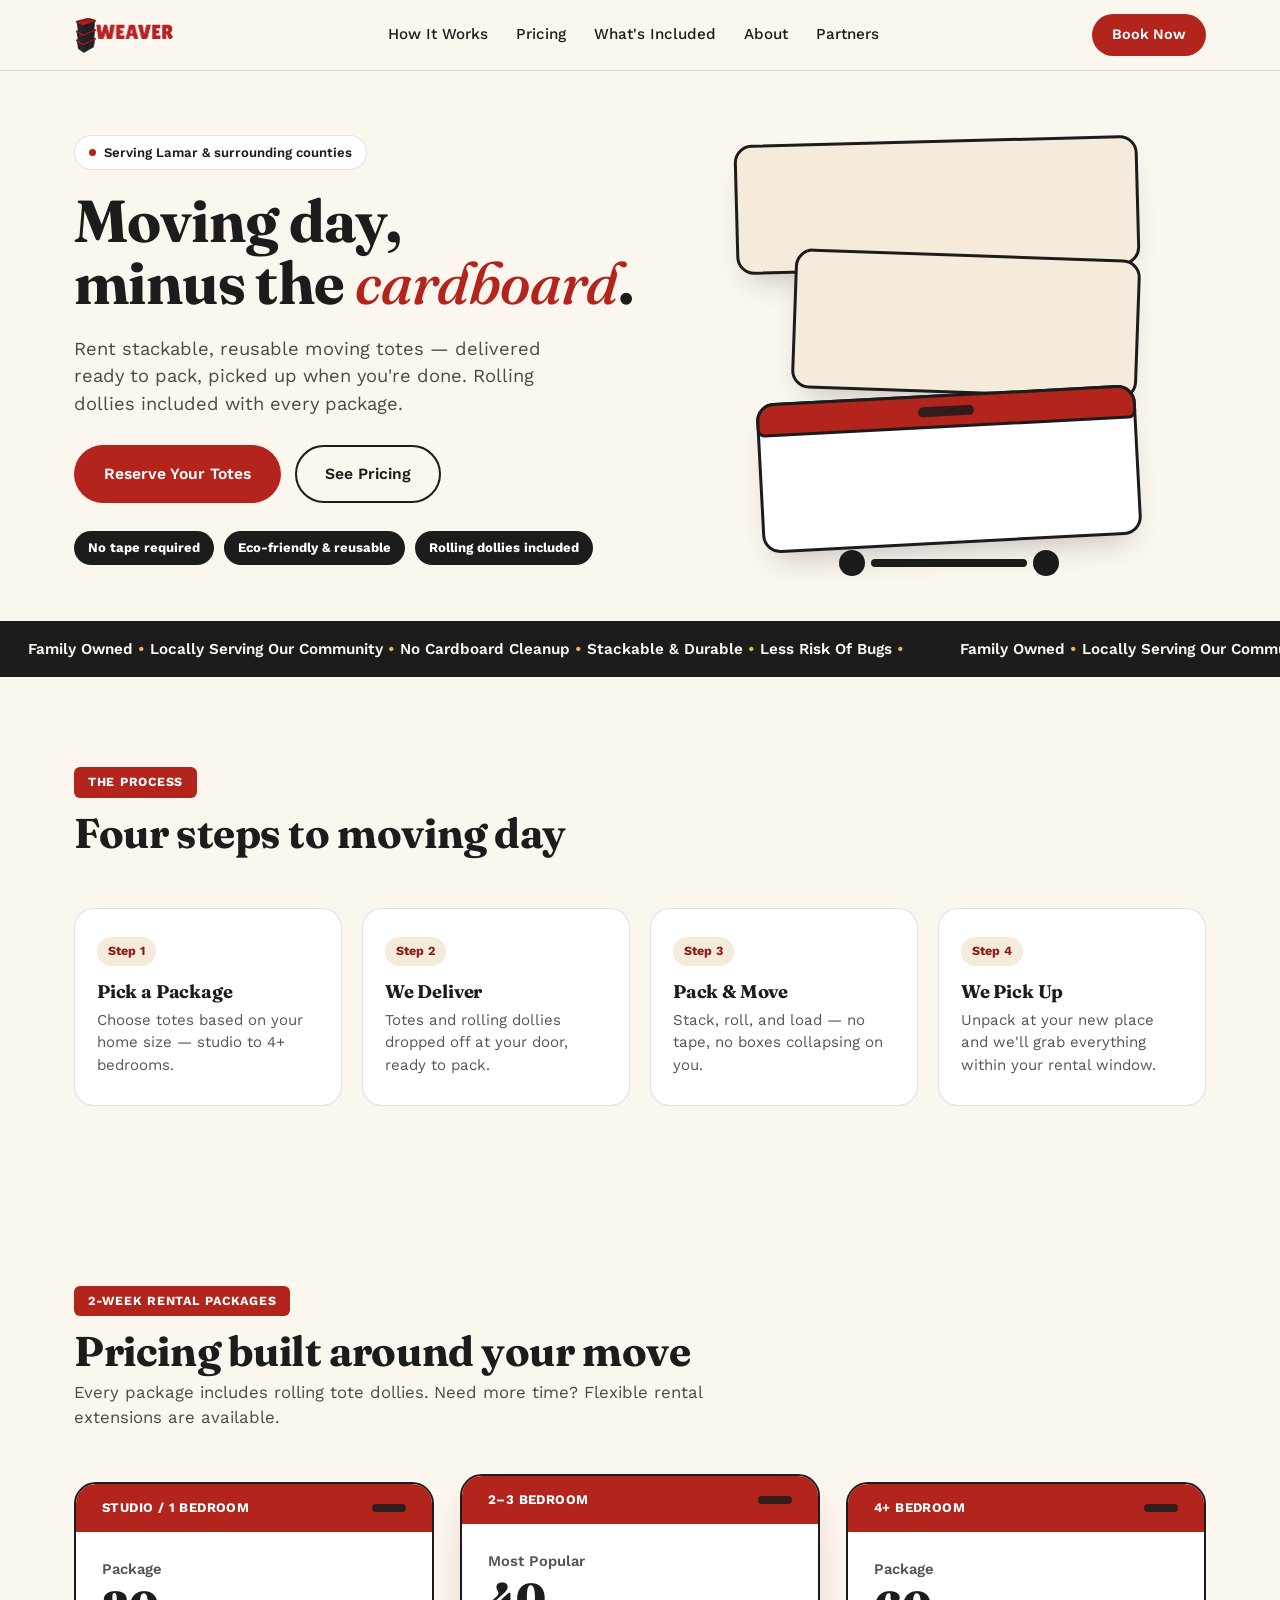
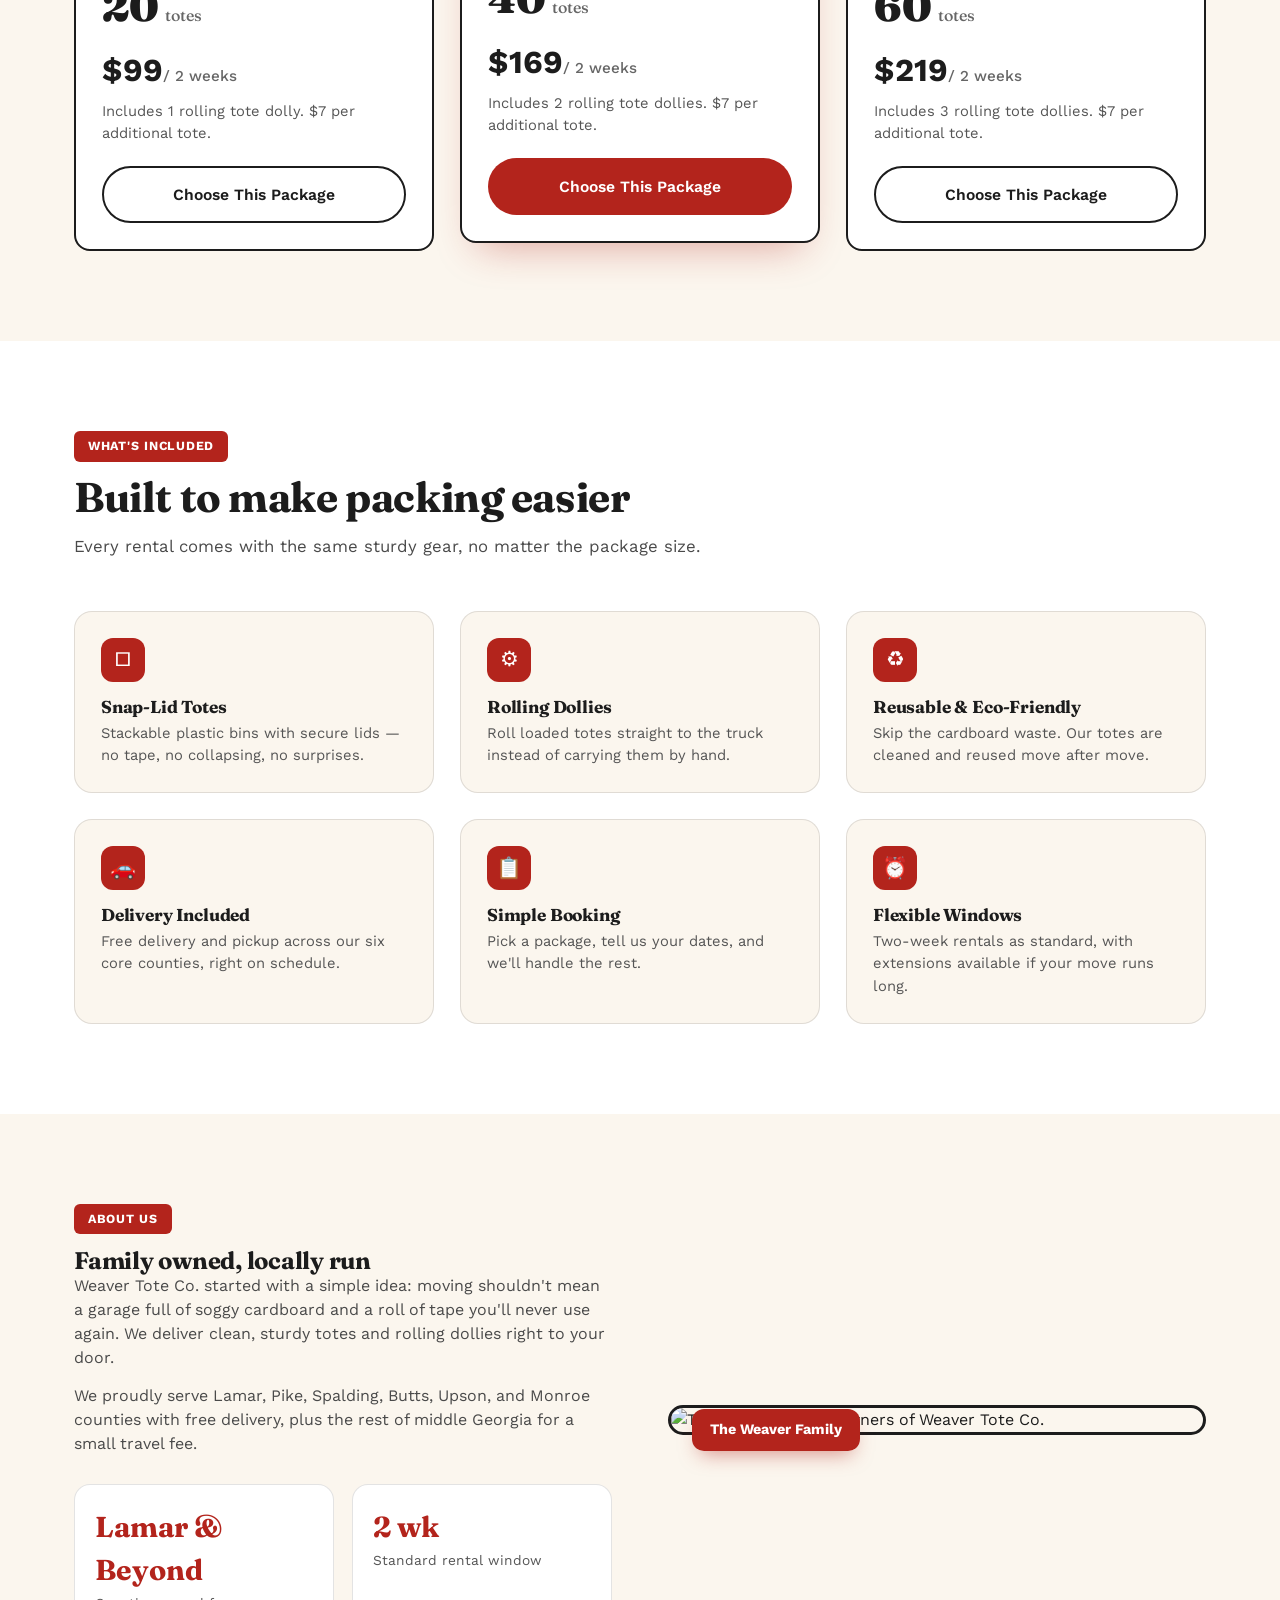
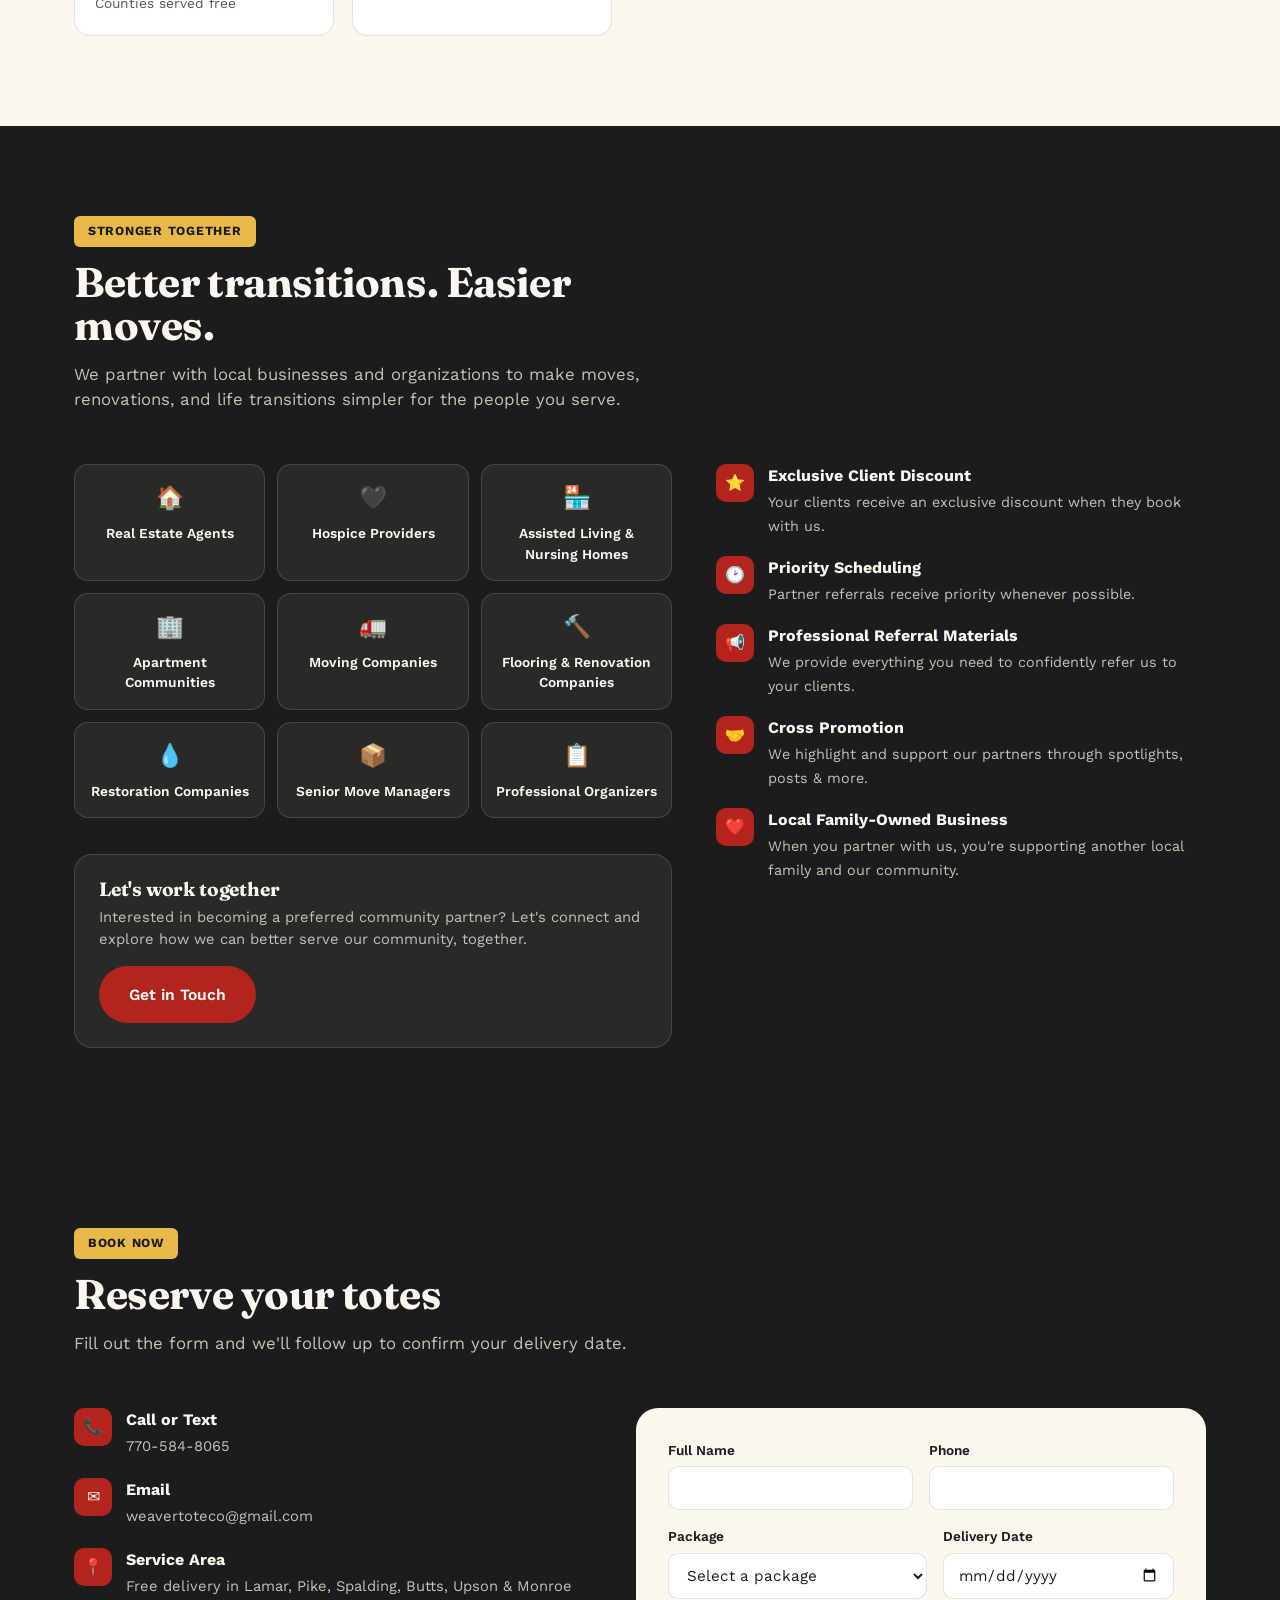
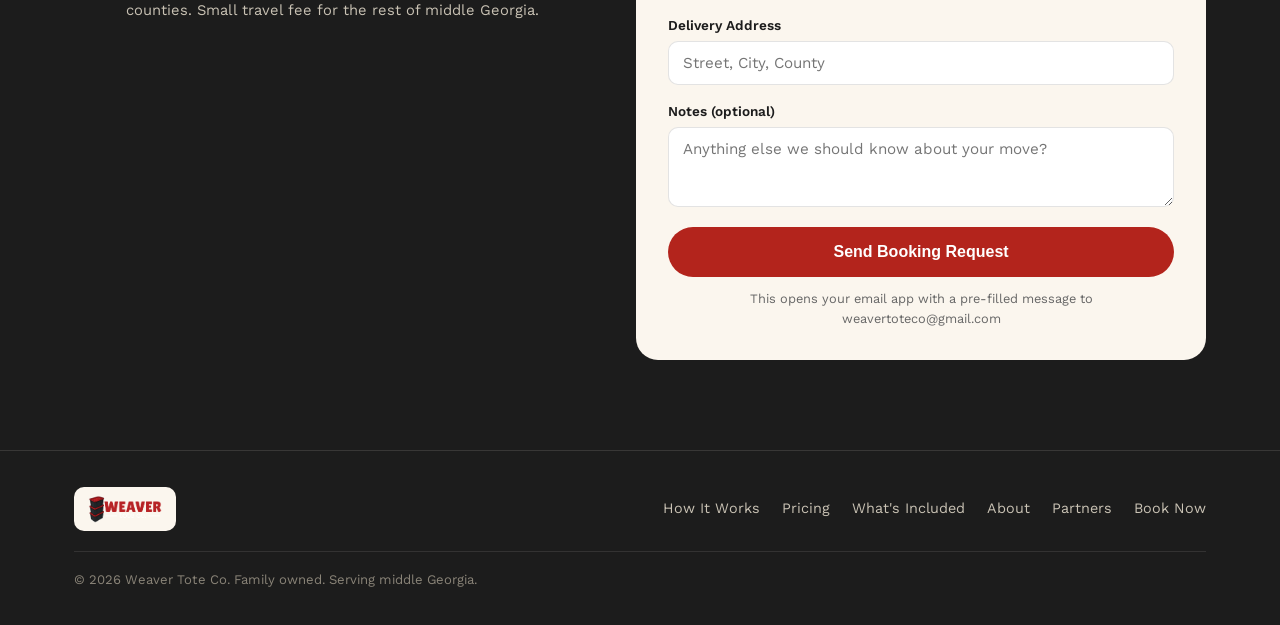
==== index.html @ 9ec3a5f7 "Add files via upload" ====
<!DOCTYPE html>
<html lang="en">
<head>
<meta charset="UTF-8">
<meta name="viewport" content="width=device-width, initial-scale=1.0">
<meta name="color-scheme" content="light only">
<title>Weaver Tote Co. | Moving Tote & Dolly Rentals in Middle Georgia</title>
<meta name="description" content="Rent stackable moving totes and rolling dollies, delivered to your door in middle Georgia. Free delivery to Lamar, Pike, Spalding, Butts, Upson & Monroe counties.">
<link rel="preconnect" href="https://fonts.googleapis.com">
<link rel="preconnect" href="https://fonts.gstatic.com" crossorigin>
<link href="https://fonts.googleapis.com/css2?family=Fraunces:ital,opsz,wght@0,9..144,400;0,9..144,600;0,9..144,700;0,9..144,900;1,9..144,500&family=Work+Sans:wght@400;500;600;700&display=swap" rel="stylesheet">
<style>
  :root{
    color-scheme: light;
    --red:#B3241C;
    --red-dark:#8C1B15;
    --ink:#1C1C1C;
    --cream:#FBF6EE;
    --cream-deep:#F4EBDA;
    --white:#FFFFFF;
    --gold:#E8B84B;
    --line: rgba(28,28,28,0.12);
    --max: 1180px;
  }
  *{box-sizing:border-box; margin:0; padding:0;}
  html{scroll-behavior:smooth; background:#FBF6EE;}
  body{
    font-family:'Work Sans', sans-serif;
    color:var(--ink);
    background:var(--cream);
    line-height:1.5;
    -webkit-font-smoothing:antialiased;
  }
  h1,h2,h3,h4{ font-family:'Fraunces', serif; font-weight:700; line-height:1.05; letter-spacing:-0.01em; }
  a{ color:inherit; text-decoration:none; }
  img{ max-width:100%; display:block; }
  .section-inner{ max-width:var(--max); margin:0 auto; padding:0 24px; }
  @media (prefers-reduced-motion: reduce){ *{ animation:none !important; transition:none !important; } }

  /* ---------- NAV ---------- */
  header{
    position:sticky; top:0; z-index:50;
    background:rgba(251,246,238,0.92);
    backdrop-filter:blur(8px);
    border-bottom:1px solid var(--line);
  }
  .nav-inner{
    max-width:var(--max); margin:0 auto; padding:14px 24px;
    display:flex; align-items:center; justify-content:space-between;
  }
  .nav-logo{ display:flex; align-items:center; gap:10px; font-family:'Fraunces',serif; font-weight:700; font-size:1.25rem; }
  .nav-logo img{ height:38px; width:auto; }
  .nav-links{ display:flex; gap:28px; font-size:0.95rem; font-weight:500; }
  .nav-links a{ position:relative; padding:4px 0; }
  .nav-links a::after{
    content:''; position:absolute; left:0; bottom:-2px; width:0; height:2px; background:var(--red);
    transition:width 0.2s ease;
  }
  .nav-links a:hover::after{ width:100%; }
  .nav-cta{
    background:var(--red); color:var(--white); padding:10px 20px; border-radius:999px;
    font-weight:600; font-size:0.9rem; white-space:nowrap;
  }
  .nav-cta:hover{ background:var(--red-dark); }
  .nav-toggle{ display:none; background:none; border:none; font-size:1.6rem; cursor:pointer; }

  @media (max-width:820px){
    .nav-links{
      position:fixed; top:66px; left:0; right:0; background:var(--white);
      flex-direction:column; gap:0; border-bottom:1px solid var(--line);
      max-height:0; overflow:hidden; transition:max-height 0.25s ease;
    }
    .nav-links.open{ max-height:340px; }
    .nav-links a{ padding:16px 24px; border-top:1px solid var(--line); }
    .nav-toggle{ display:block; }
  }

  /* ---------- HERO ---------- */
  .hero{ padding:64px 0 0; overflow:hidden; }
  .hero-grid{
    display:grid; grid-template-columns:1.05fr 0.95fr; gap:48px; align-items:center;
  }
  .badge-strip{
    display:inline-flex; align-items:center; gap:8px; background:var(--white);
    border:1px solid var(--line); padding:7px 14px; border-radius:999px;
    font-size:0.82rem; font-weight:600; margin-bottom:20px;
  }
  .badge-dot{ width:7px; height:7px; border-radius:50%; background:var(--red); }
  .hero h1{ font-size:clamp(2.4rem, 5vw, 3.7rem); margin-bottom:20px; }
  .hero h1 em{ font-style:italic; color:var(--red); font-weight:500; }
  .hero p.lead{ font-size:1.15rem; max-width:480px; color:#4a4a4a; margin-bottom:28px; }
  .hero-actions{ display:flex; gap:14px; flex-wrap:wrap; margin-bottom:28px; }
  .btn{
    display:inline-flex; align-items:center; justify-content:center; padding:15px 28px;
    border-radius:999px; font-weight:600; font-size:0.98rem; cursor:pointer; border:2px solid transparent;
    transition:transform 0.15s ease, background 0.15s ease;
  }
  .btn:hover{ transform:translateY(-2px); }
  .btn-primary{ background:var(--red); color:var(--white); }
  .btn-primary:hover{ background:var(--red-dark); }
  .btn-ghost{ background:transparent; border-color:var(--ink); color:var(--ink); }
  .btn-ghost:hover{ background:var(--ink); color:var(--white); }
  .hero-tags{ display:flex; gap:10px; flex-wrap:wrap; }
  .hero-tag{
    font-size:0.82rem; font-weight:700; color:var(--white); background:var(--ink);
    padding:7px 14px; border-radius:999px;
  }

  /* Signature: illustrated tote stack */
  .hero-art{ position:relative; display:flex; align-items:center; justify-content:center; }
  .tote-stack{ position:relative; width:100%; max-width:380px; }
  .tote{
    background:var(--white); border:3px solid var(--ink); border-radius:18px;
    position:relative; box-shadow:0 18px 30px -14px rgba(28,28,28,0.25);
  }
  .tote-lid{
    background:var(--red); border:3px solid var(--ink); border-radius:18px 18px 8px 8px;
    height:34px; margin:-3px -3px 0; position:relative;
  }
  .tote-lid::after{
    content:''; position:absolute; left:50%; top:50%; transform:translate(-50%,-50%);
    width:56px; height:10px; background:var(--ink); border-radius:6px; opacity:0.85;
  }
  .tote.t1{ height:150px; transform:rotate(-3deg); z-index:3; }
  .tote.t2{ height:140px; margin-top:-16px; margin-left:34px; transform:rotate(2deg); z-index:2; background:var(--cream-deep);}
  .tote.t3{ height:130px; margin-top:-16px; margin-left:-24px; transform:rotate(-1.5deg); z-index:1; background:var(--cream-deep);}
  .dolly{
    position:absolute; bottom:-26px; left:50%; transform:translateX(-50%); width:220px; height:14px;
    display:flex; justify-content:space-between; align-items:center;
  }
  .dolly-wheel{ width:26px; height:26px; border-radius:50%; background:var(--ink); }
  .dolly-bar{ flex:1; height:8px; background:var(--ink); margin:0 6px; border-radius:4px; }

  .marquee{ border-top:1px solid var(--line); border-bottom:1px solid var(--line); background:var(--ink); overflow:hidden; margin-top:56px; }
  .marquee-track{ display:flex; white-space:nowrap; animation:scroll 26s linear infinite; }
  .marquee-track span{ color:var(--cream); font-weight:600; font-size:0.95rem; padding:16px 28px; }
  .marquee-track span span{ color:var(--gold); padding:0; }
  @keyframes scroll{ from{ transform:translateX(0);} to{ transform:translateX(-50%);} }

  /* ---------- SECTION HEAD ---------- */
  section{ padding:90px 0; }
  .section-head{ max-width:640px; margin-bottom:52px; }
  .eyebrow{
    display:inline-block; font-size:0.78rem; font-weight:700; letter-spacing:0.06em; text-transform:uppercase;
    color:var(--white); background:var(--red); padding:6px 14px; border-radius:6px; margin-bottom:14px;
  }
  .section-head h2{ font-size:clamp(1.9rem, 3.4vw, 2.6rem); margin-bottom:14px; }
  .section-head p{ color:#4a4a4a; font-size:1.05rem; }

  /* ---------- PROCESS ---------- */
  .steps{ display:grid; grid-template-columns:repeat(4,1fr); gap:20px; position:relative; }
  .step{
    background:var(--white); border:1px solid var(--line); border-radius:20px; padding:28px 22px;
    position:relative;
  }
  .step-tag{
    display:inline-block; background:var(--cream-deep); color:var(--red-dark); font-weight:700;
    font-size:0.78rem; padding:5px 11px; border-radius:999px; margin-bottom:16px;
  }
  .step h3{ font-size:1.15rem; margin-bottom:8px; }
  .step p{ color:#555; font-size:0.94rem; }
  @media (max-width:900px){ .steps{ grid-template-columns:1fr 1fr; } }
  @media (max-width:560px){ .steps{ grid-template-columns:1fr; } }

  /* ---------- PRICING (signature cards styled as totes) ---------- */
  .pricing-note{ margin-top:-8px; }
  .pricing-grid{ display:grid; grid-template-columns:repeat(3,1fr); gap:26px; }
  .price-card{
    background:var(--white); border:2px solid var(--ink); border-radius:22px 22px 16px 16px;
    overflow:hidden; position:relative; display:flex; flex-direction:column;
  }
  .price-card.featured{ box-shadow:0 20px 40px -18px rgba(179,36,28,0.4); transform:translateY(-8px); }
  .price-lid{ background:var(--red); padding:14px 26px; display:flex; align-items:center; justify-content:space-between; }
  .price-lid span{ color:var(--white); font-weight:700; font-size:0.82rem; letter-spacing:0.03em; text-transform:uppercase; }
  .price-lid .clasp{ width:34px; height:8px; background:var(--ink); border-radius:5px; opacity:0.85; }
  .price-body{ padding:26px; flex:1; display:flex; flex-direction:column; }
  .price-card-label{ font-size:0.92rem; color:#555; font-weight:600; margin-bottom:6px; }
  .price-tote-count{ font-family:'Fraunces',serif; font-size:2.6rem; font-weight:900; line-height:1; }
  .price-tote-count small{ font-size:1rem; font-weight:500; margin-left:6px; color:#666; }
  .price-amount{ font-size:2rem; font-weight:700; margin:18px 0 6px; }
  .price-amount span{ font-size:0.95rem; font-weight:500; color:#666; }
  .price-includes{ color:#555; font-size:0.92rem; margin-bottom:22px; }
  .price-card .btn{ margin-top:auto; }
  @media (max-width:900px){ .pricing-grid{ grid-template-columns:1fr; } .price-card.featured{ transform:none; } }

  /* ---------- CATALOG / FEATURES ---------- */
  .catalog{ background:var(--white); }
  .feature-grid{ display:grid; grid-template-columns:repeat(3,1fr); gap:26px; }
  .feature{
    padding:26px; border-radius:18px; background:var(--cream);
    border:1px solid var(--line);
  }
  .feature-icon{
    width:44px; height:44px; border-radius:12px; background:var(--red); color:var(--white);
    display:flex; align-items:center; justify-content:center; font-size:1.3rem; margin-bottom:16px;
  }
  .feature h3{ font-size:1.08rem; margin-bottom:6px; }
  .feature p{ color:#555; font-size:0.92rem; }
  @media (max-width:900px){ .feature-grid{ grid-template-columns:1fr 1fr; } }
  @media (max-width:560px){ .feature-grid{ grid-template-columns:1fr; } }

  /* ---------- ABOUT ---------- */
  .about-grid{ display:grid; grid-template-columns:1fr 1fr; gap:56px; align-items:center; }
  .about-stats{ display:grid; grid-template-columns:1fr 1fr; gap:18px; margin-top:28px; }
  .stat{ background:var(--white); border:1px solid var(--line); border-radius:16px; padding:20px; }
  .stat b{ font-family:'Fraunces',serif; font-size:1.8rem; display:block; color:var(--red); }
  .stat span{ font-size:0.86rem; color:#555; }
  .about-copy p{ color:#4a4a4a; margin-bottom:14px; }
  @media (max-width:820px){ .about-grid{ grid-template-columns:1fr; } }
  .family-photo-wrap{ position:relative; }
  .family-photo-wrap img{
    border-radius:22px; border:3px solid var(--ink); box-shadow:0 20px 40px -18px rgba(28,28,28,0.35);
    width:100%; height:auto; object-fit:cover;
  }
  .family-tag{
    position:absolute; bottom:-16px; left:24px; background:var(--red); color:var(--white);
    padding:10px 18px; border-radius:12px; font-weight:700; font-size:0.9rem; box-shadow:0 10px 20px -8px rgba(179,36,28,0.5);
  }

  /* ---------- PARTNERS ---------- */
  .partners{ background:var(--ink); color:var(--cream); }
  .partners .eyebrow{ background:var(--gold); color:var(--ink); }
  .partners .section-head p{ color:#c9c2b4; }
  .partners-layout{ display:grid; grid-template-columns:1.1fr 0.9fr; gap:44px; }
  .partner-grid{ display:grid; grid-template-columns:repeat(3,1fr); gap:12px; margin-bottom:36px; }
  .partner-chip{
    background:rgba(251,246,238,0.06); border:1px solid rgba(251,246,238,0.14); border-radius:14px;
    padding:16px 12px; text-align:center; font-size:0.86rem; font-weight:600;
  }
  .partner-chip .p-icon{ font-size:1.4rem; display:block; margin-bottom:8px; }
  @media (max-width:700px){ .partner-grid{ grid-template-columns:1fr 1fr; } }

  .benefit-list{ display:flex; flex-direction:column; gap:18px; }
  .benefit{ display:flex; gap:14px; align-items:flex-start; }
  .benefit-icon{
    width:38px; height:38px; border-radius:10px; background:var(--red); flex-shrink:0;
    display:flex; align-items:center; justify-content:center; font-size:1rem;
  }
  .benefit b{ display:block; margin-bottom:2px; }
  .benefit span{ color:#c9c2b4; font-size:0.9rem; }
  .partner-cta{
    margin-top:32px; background:rgba(251,246,238,0.06); border:1px solid rgba(251,246,238,0.14);
    border-radius:18px; padding:24px;
  }
  .partner-cta h3{ font-size:1.2rem; margin-bottom:6px; }
  .partner-cta p{ color:#c9c2b4; font-size:0.92rem; margin-bottom:16px; }
  @media (max-width:900px){ .partners-layout{ grid-template-columns:1fr; } }

  /* ---------- BOOKING ---------- */
  .book{ background:var(--ink); color:var(--cream); }
  .book .eyebrow{ background:var(--gold); color:var(--ink); }
  .book .section-head p{ color:#c9c2b4; }
  .book-grid{ display:grid; grid-template-columns:1fr 1.1fr; gap:44px; }
  .book-info{ display:flex; flex-direction:column; gap:20px; }
  .info-row{ display:flex; gap:14px; align-items:flex-start; }
  .info-icon{
    width:38px; height:38px; border-radius:10px; background:var(--red); flex-shrink:0;
    display:flex; align-items:center; justify-content:center; font-size:1rem;
  }
  .info-row b{ display:block; margin-bottom:2px; }
  .info-row span{ color:#c9c2b4; font-size:0.92rem; }
  form{ background:var(--cream); border-radius:22px; padding:32px; color:var(--ink); }
  .form-row{ display:grid; grid-template-columns:1fr 1fr; gap:16px; }
  .form-field{ margin-bottom:16px; display:flex; flex-direction:column; gap:6px; }
  label{ font-size:0.85rem; font-weight:600; }
  input, select, textarea{
    font-family:'Work Sans',sans-serif; padding:12px 14px; border-radius:10px; border:1.5px solid var(--line);
    font-size:0.95rem; background:var(--white); color:var(--ink);
  }
  input:focus, select:focus, textarea:focus{ outline:2px solid var(--red); outline-offset:1px; border-color:var(--red); }
  textarea{ resize:vertical; min-height:80px; }
  .form-submit{
    width:100%; background:var(--red); color:var(--white); border:none; padding:16px; border-radius:999px;
    font-weight:700; font-size:1rem; cursor:pointer; margin-top:4px;
  }
  .form-submit:hover{ background:var(--red-dark); }
  .form-note{ font-size:0.8rem; color:#666; text-align:center; margin-top:12px; }
  @media (max-width:820px){ .book-grid{ grid-template-columns:1fr; } .form-row{ grid-template-columns:1fr; } }

  /* ---------- FOOTER ---------- */
  footer{ background:var(--ink); border-top:1px solid rgba(251,246,238,0.12); padding:36px 0; }
  .footer-inner{ max-width:var(--max); margin:0 auto; padding:0 24px; display:flex; flex-direction:column; gap:20px; }
  .footer-top{ display:flex; justify-content:space-between; align-items:center; flex-wrap:wrap; gap:16px; }
  .footer-logo{ display:flex; align-items:center; gap:10px; background:var(--cream); padding:8px 14px; border-radius:10px; }
  .footer-logo img{ height:28px; width:auto; }
  .footer-links{ display:flex; gap:22px; flex-wrap:wrap; font-size:0.9rem; }
  .footer-links a{ color:#c9c2b4; }
  .footer-links a:hover{ color:var(--white); }
  .footer-bottom{ color:#8a8478; font-size:0.82rem; border-top:1px solid rgba(251,246,238,0.1); padding-top:18px; }

  :focus-visible{ outline:2px solid var(--red); outline-offset:2px; }
</style>
</head>
<body>

<header>
  <div class="nav-inner">
    <a href="#" class="nav-logo">
      <img src="logo.png" alt="Weaver Tote Co.">
    </a>
    <nav class="nav-links" id="navLinks">
      <a href="#how">How It Works</a>
      <a href="#pricing">Pricing</a>
      <a href="#catalog">What's Included</a>
      <a href="#about">About</a>
      <a href="#partners">Partners</a>
    </nav>
    <div style="display:flex; align-items:center; gap:14px;">
      <a href="#book" class="nav-cta">Book Now</a>
      <button class="nav-toggle" id="navToggle" aria-label="Toggle menu">&#9776;</button>
    </div>
  </div>
</header>

<section class="hero">
  <div class="section-inner">
    <div class="hero-grid">
      <div>
        <div class="badge-strip"><span class="badge-dot"></span> Serving Lamar &amp; surrounding counties</div>
        <h1>Moving day,<br>minus the <em>cardboard</em>.</h1>
        <p class="lead">Rent stackable, reusable moving totes — delivered ready to pack, picked up when you're done. Rolling dollies included with every package.</p>
        <div class="hero-actions">
          <a href="#book" class="btn btn-primary">Reserve Your Totes</a>
          <a href="#pricing" class="btn btn-ghost">See Pricing</a>
        </div>
        <div class="hero-tags">
          <span class="hero-tag">No tape required</span>
          <span class="hero-tag">Eco-friendly & reusable</span>
          <span class="hero-tag">Rolling dollies included</span>
        </div>
      </div>
      <div class="hero-art">
        <div class="tote-stack">
          <div class="tote t3"></div>
          <div class="tote t2"></div>
          <div class="tote t1">
            <div class="tote-lid"></div>
          </div>
          <div class="dolly">
            <div class="dolly-wheel"></div>
            <div class="dolly-bar"></div>
            <div class="dolly-wheel"></div>
          </div>
        </div>
      </div>
    </div>
  </div>

  <div class="marquee">
    <div class="marquee-track">
      <span>Family Owned <span>&bull;</span> Locally Serving Our Community <span>&bull;</span> No Cardboard Cleanup <span>&bull;</span> Stackable &amp; Durable <span>&bull;</span> Less Risk Of Bugs <span>&bull;</span></span>
      <span>Family Owned <span>&bull;</span> Locally Serving Our Community <span>&bull;</span> No Cardboard Cleanup <span>&bull;</span> Stackable &amp; Durable <span>&bull;</span> Less Risk Of Bugs <span>&bull;</span></span>
    </div>
  </div>
</section>

<section id="how">
  <div class="section-inner">
    <div class="section-head">
      <span class="eyebrow">The Process</span>
      <h2>Four steps to moving day</h2>
    </div>
    <div class="steps">
      <div class="step">
        <span class="step-tag">Step 1</span>
        <h3>Pick a Package</h3>
        <p>Choose totes based on your home size — studio to 4+ bedrooms.</p>
      </div>
      <div class="step">
        <span class="step-tag">Step 2</span>
        <h3>We Deliver</h3>
        <p>Totes and rolling dollies dropped off at your door, ready to pack.</p>
      </div>
      <div class="step">
        <span class="step-tag">Step 3</span>
        <h3>Pack & Move</h3>
        <p>Stack, roll, and load — no tape, no boxes collapsing on you.</p>
      </div>
      <div class="step">
        <span class="step-tag">Step 4</span>
        <h3>We Pick Up</h3>
        <p>Unpack at your new place and we'll grab everything within your rental window.</p>
      </div>
    </div>
  </div>
</section>

<section id="pricing">
  <div class="section-inner">
    <div class="section-head">
      <span class="eyebrow">2-Week Rental Packages</span>
      <h2>Pricing built around your move</h2>
      <p class="pricing-note">Every package includes rolling tote dollies. Need more time? Flexible rental extensions are available.</p>
    </div>

    <div class="pricing-grid">
      <div class="price-card">
        <div class="price-lid"><span>Studio / 1 Bedroom</span><div class="clasp"></div></div>
        <div class="price-body">
          <div class="price-card-label">Package</div>
          <div class="price-tote-count">20<small>totes</small></div>
          <div class="price-amount">$99<span>/ 2 weeks</span></div>
          <p class="price-includes">Includes 1 rolling tote dolly. $7 per additional tote.</p>
          <a href="#book" class="btn btn-ghost">Choose This Package</a>
        </div>
      </div>
      <div class="price-card featured">
        <div class="price-lid"><span>2&ndash;3 Bedroom</span><div class="clasp"></div></div>
        <div class="price-body">
          <div class="price-card-label">Most Popular</div>
          <div class="price-tote-count">40<small>totes</small></div>
          <div class="price-amount">$169<span>/ 2 weeks</span></div>
          <p class="price-includes">Includes 2 rolling tote dollies. $7 per additional tote.</p>
          <a href="#book" class="btn btn-primary">Choose This Package</a>
        </div>
      </div>
      <div class="price-card">
        <div class="price-lid"><span>4+ Bedroom</span><div class="clasp"></div></div>
        <div class="price-body">
          <div class="price-card-label">Package</div>
          <div class="price-tote-count">60<small>totes</small></div>
          <div class="price-amount">$219<span>/ 2 weeks</span></div>
          <p class="price-includes">Includes 3 rolling tote dollies. $7 per additional tote.</p>
          <a href="#book" class="btn btn-ghost">Choose This Package</a>
        </div>
      </div>
    </div>
  </div>
</section>

<section id="catalog" class="catalog">
  <div class="section-inner">
    <div class="section-head">
      <span class="eyebrow">What's Included</span>
      <h2>Built to make packing easier</h2>
      <p>Every rental comes with the same sturdy gear, no matter the package size.</p>
    </div>
    <div class="feature-grid">
      <div class="feature">
        <div class="feature-icon">&#9633;</div>
        <h3>Snap-Lid Totes</h3>
        <p>Stackable plastic bins with secure lids — no tape, no collapsing, no surprises.</p>
      </div>
      <div class="feature">
        <div class="feature-icon">&#9881;</div>
        <h3>Rolling Dollies</h3>
        <p>Roll loaded totes straight to the truck instead of carrying them by hand.</p>
      </div>
      <div class="feature">
        <div class="feature-icon">&#9851;</div>
        <h3>Reusable & Eco-Friendly</h3>
        <p>Skip the cardboard waste. Our totes are cleaned and reused move after move.</p>
      </div>
      <div class="feature">
        <div class="feature-icon">&#128663;</div>
        <h3>Delivery Included</h3>
        <p>Free delivery and pickup across our six core counties, right on schedule.</p>
      </div>
      <div class="feature">
        <div class="feature-icon">&#128203;</div>
        <h3>Simple Booking</h3>
        <p>Pick a package, tell us your dates, and we'll handle the rest.</p>
      </div>
      <div class="feature">
        <div class="feature-icon">&#9200;</div>
        <h3>Flexible Windows</h3>
        <p>Two-week rentals as standard, with extensions available if your move runs long.</p>
      </div>
    </div>
  </div>
</section>

<section id="about">
  <div class="section-inner">
    <div class="about-grid">
      <div class="about-copy">
        <span class="eyebrow">About Us</span>
        <h2>Family owned, locally run</h2>
        <p>Weaver Tote Co. started with a simple idea: moving shouldn't mean a garage full of soggy cardboard and a roll of tape you'll never use again. We deliver clean, sturdy totes and rolling dollies right to your door.</p>
        <p>We proudly serve Lamar, Pike, Spalding, Butts, Upson, and Monroe counties with free delivery, plus the rest of middle Georgia for a small travel fee.</p>
        <div class="about-stats">
          <div class="stat"><b>Lamar &amp;<br>Beyond</b><span>Counties served free</span></div>
          <div class="stat"><b>2 wk</b><span>Standard rental window</span></div>
        </div>
      </div>
      <div class="family-photo-wrap">
        <img src="family.jpg" alt="The Weaver family, owners of Weaver Tote Co.">
        <div class="family-tag">The Weaver Family</div>
      </div>
    </div>
  </div>
</section>

<section id="partners" class="partners">
  <div class="section-inner">
    <div class="section-head">
      <span class="eyebrow">Stronger Together</span>
      <h2>Better transitions. Easier moves.</h2>
      <p>We partner with local businesses and organizations to make moves, renovations, and life transitions simpler for the people you serve.</p>
    </div>
    <div class="partners-layout">
      <div>
        <div class="partner-grid">
          <div class="partner-chip"><span class="p-icon">&#127968;</span>Real Estate Agents</div>
          <div class="partner-chip"><span class="p-icon">&#128420;&#65039;</span>Hospice Providers</div>
          <div class="partner-chip"><span class="p-icon">&#127978;</span>Assisted Living &amp; Nursing Homes</div>
          <div class="partner-chip"><span class="p-icon">&#127970;</span>Apartment Communities</div>
          <div class="partner-chip"><span class="p-icon">&#128667;</span>Moving Companies</div>
          <div class="partner-chip"><span class="p-icon">&#128296;</span>Flooring &amp; Renovation Companies</div>
          <div class="partner-chip"><span class="p-icon">&#128167;</span>Restoration Companies</div>
          <div class="partner-chip"><span class="p-icon">&#128230;</span>Senior Move Managers</div>
          <div class="partner-chip"><span class="p-icon">&#128203;</span>Professional Organizers</div>
        </div>
        <div class="partner-cta">
          <h3>Let's work together</h3>
          <p>Interested in becoming a preferred community partner? Let's connect and explore how we can better serve our community, together.</p>
          <a href="#book" class="btn btn-primary">Get in Touch</a>
        </div>
      </div>
      <div class="benefit-list">
        <div class="benefit">
          <div class="benefit-icon">&#11088;</div>
          <div><b>Exclusive Client Discount</b><span>Your clients receive an exclusive discount when they book with us.</span></div>
        </div>
        <div class="benefit">
          <div class="benefit-icon">&#128337;</div>
          <div><b>Priority Scheduling</b><span>Partner referrals receive priority whenever possible.</span></div>
        </div>
        <div class="benefit">
          <div class="benefit-icon">&#128226;</div>
          <div><b>Professional Referral Materials</b><span>We provide everything you need to confidently refer us to your clients.</span></div>
        </div>
        <div class="benefit">
          <div class="benefit-icon">&#129309;</div>
          <div><b>Cross Promotion</b><span>We highlight and support our partners through spotlights, posts &amp; more.</span></div>
        </div>
        <div class="benefit">
          <div class="benefit-icon">&#10084;&#65039;</div>
          <div><b>Local Family-Owned Business</b><span>When you partner with us, you're supporting another local family and our community.</span></div>
        </div>
      </div>
    </div>
  </div>
</section>

<section id="book" class="book">
  <div class="section-inner">
    <div class="section-head">
      <span class="eyebrow">Book Now</span>
      <h2>Reserve your totes</h2>
      <p>Fill out the form and we'll follow up to confirm your delivery date.</p>
    </div>
    <div class="book-grid">
      <div class="book-info">
        <div class="info-row">
          <div class="info-icon">&#128222;</div>
          <div><b>Call or Text</b><span>770-584-8065</span></div>
        </div>
        <div class="info-row">
          <div class="info-icon">&#9993;</div>
          <div><b>Email</b><span>weavertoteco@gmail.com</span></div>
        </div>
        <div class="info-row">
          <div class="info-icon">&#128205;</div>
          <div><b>Service Area</b><span>Free delivery in Lamar, Pike, Spalding, Butts, Upson &amp; Monroe counties. Small travel fee for the rest of middle Georgia.</span></div>
        </div>
      </div>
      <form id="bookingForm">
        <div class="form-row">
          <div class="form-field">
            <label for="name">Full Name</label>
            <input type="text" id="name" required>
          </div>
          <div class="form-field">
            <label for="phone">Phone</label>
            <input type="tel" id="phone" required>
          </div>
        </div>
        <div class="form-row">
          <div class="form-field">
            <label for="package">Package</label>
            <select id="package" required>
              <option value="">Select a package</option>
              <option value="20 Totes — Studio/1BR ($99)">20 Totes — Studio/1BR ($99)</option>
              <option value="40 Totes — 2-3BR ($169)">40 Totes — 2-3BR ($169)</option>
              <option value="60 Totes — 4+BR ($219)">60 Totes — 4+BR ($219)</option>
              <option value="Custom / Not Sure Yet">Custom / Not Sure Yet</option>
            </select>
          </div>
          <div class="form-field">
            <label for="date">Delivery Date</label>
            <input type="date" id="date" required>
          </div>
        </div>
        <div class="form-field">
          <label for="address">Delivery Address</label>
          <input type="text" id="address" placeholder="Street, City, County" required>
        </div>
        <div class="form-field">
          <label for="notes">Notes (optional)</label>
          <textarea id="notes" placeholder="Anything else we should know about your move?"></textarea>
        </div>
        <button type="submit" class="form-submit">Send Booking Request</button>
        <p class="form-note">This opens your email app with a pre-filled message to weavertoteco@gmail.com</p>
      </form>
    </div>
  </div>
</section>

<footer>
  <div class="footer-inner">
    <div class="footer-top">
      <div class="footer-logo">
        <img src="logo.png" alt="Weaver Tote Co.">
      </div>
      <div class="footer-links">
        <a href="#how">How It Works</a>
        <a href="#pricing">Pricing</a>
        <a href="#catalog">What's Included</a>
        <a href="#about">About</a>
        <a href="#partners">Partners</a>
        <a href="#book">Book Now</a>
      </div>
    </div>
    <div class="footer-bottom">
      <span>&copy; 2026 Weaver Tote Co. Family owned. Serving middle Georgia.</span>
    </div>
  </div>
</footer>

<script>
  const navToggle = document.getElementById('navToggle');
  const navLinks = document.getElementById('navLinks');
  navToggle.addEventListener('click', () => navLinks.classList.toggle('open'));
  navLinks.querySelectorAll('a').forEach(a => a.addEventListener('click', () => navLinks.classList.remove('open')));

  document.getElementById('bookingForm').addEventListener('submit', function(e){
    e.preventDefault();
    const name = document.getElementById('name').value;
    const phone = document.getElementById('phone').value;
    const pkg = document.getElementById('package').value;
    const date = document.getElementById('date').value;
    const address = document.getElementById('address').value;
    const notes = document.getElementById('notes').value;

    const subject = encodeURIComponent('Tote Booking Request — ' + name);
    const body = encodeURIComponent(
      'Name: ' + name + '\n' +
      'Phone: ' + phone + '\n' +
      'Package: ' + pkg + '\n' +
      'Delivery Date: ' + date + '\n' +
      'Delivery Address: ' + address + '\n' +
      'Notes: ' + (notes || 'None')
    );
    window.location.href = 'mailto:weavertoteco@gmail.com?subject=' + subject + '&body=' + body;
  });
</script>

</body>
</html>
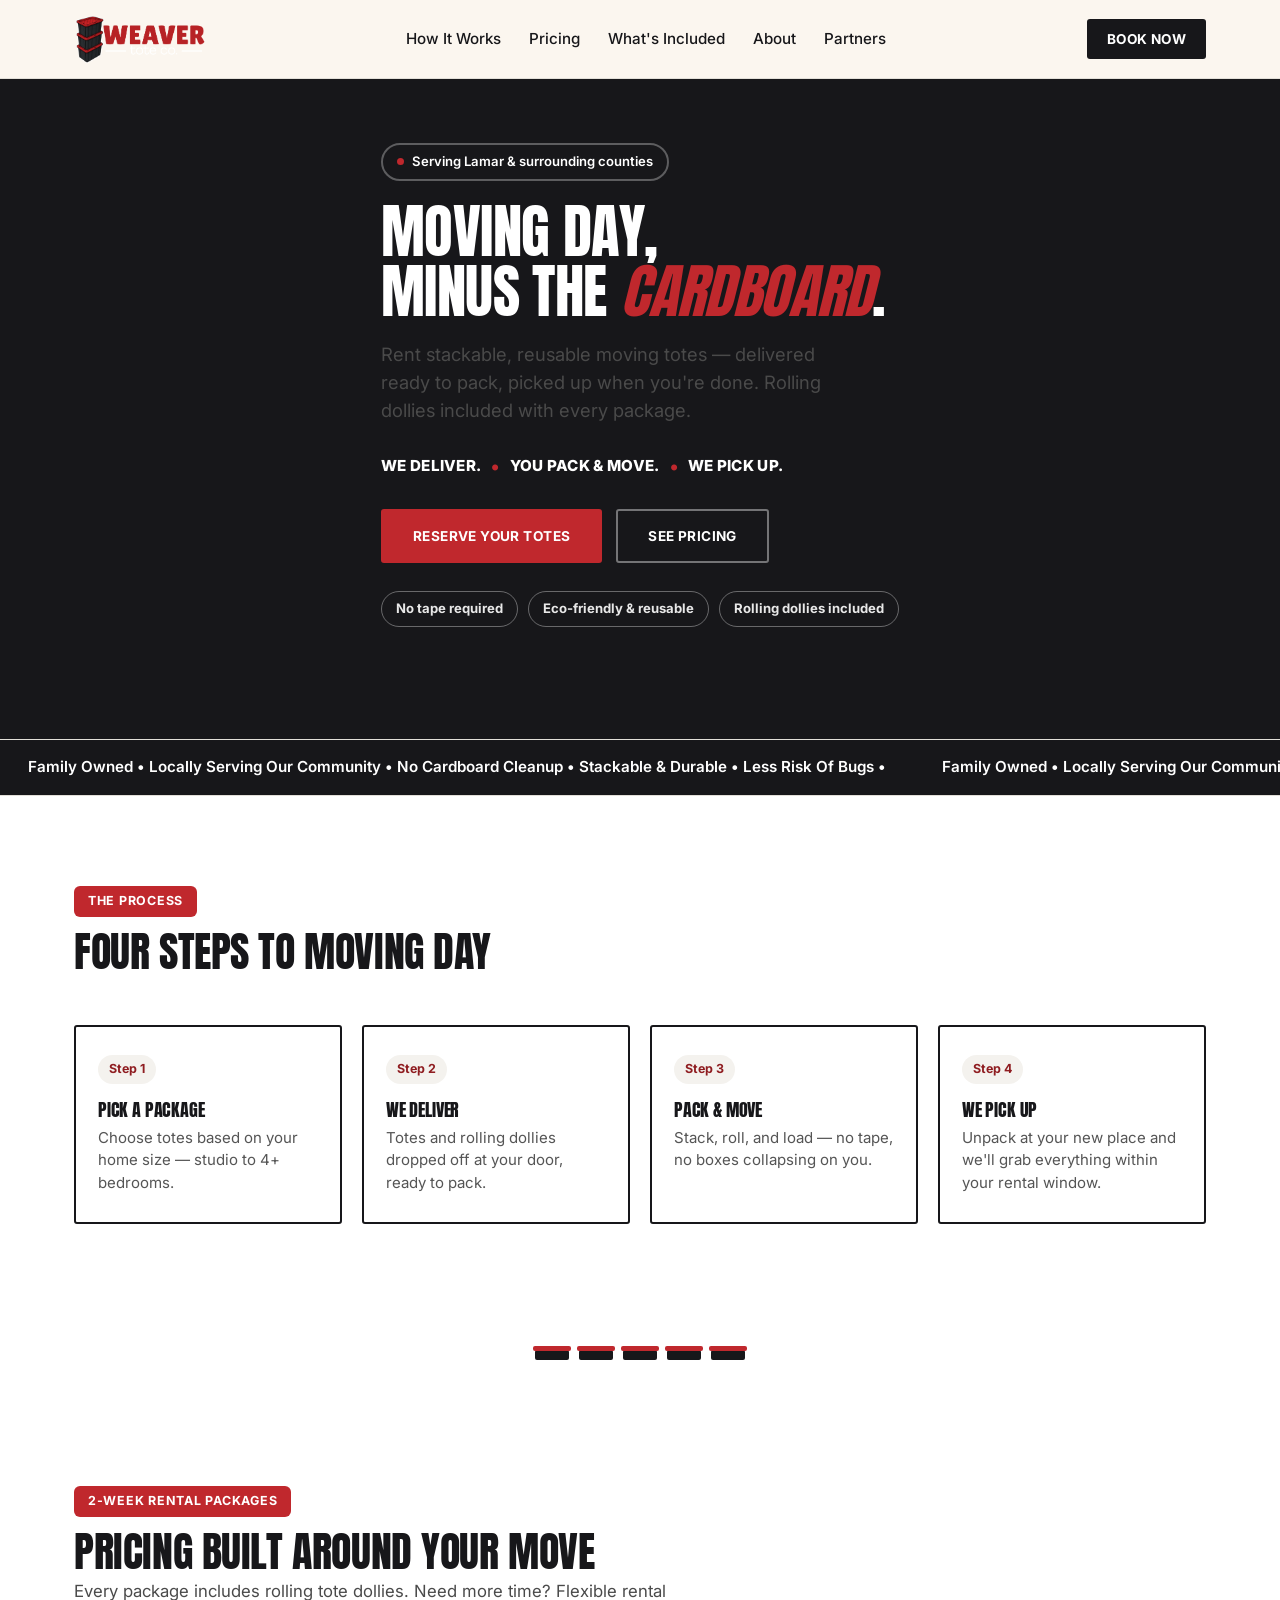
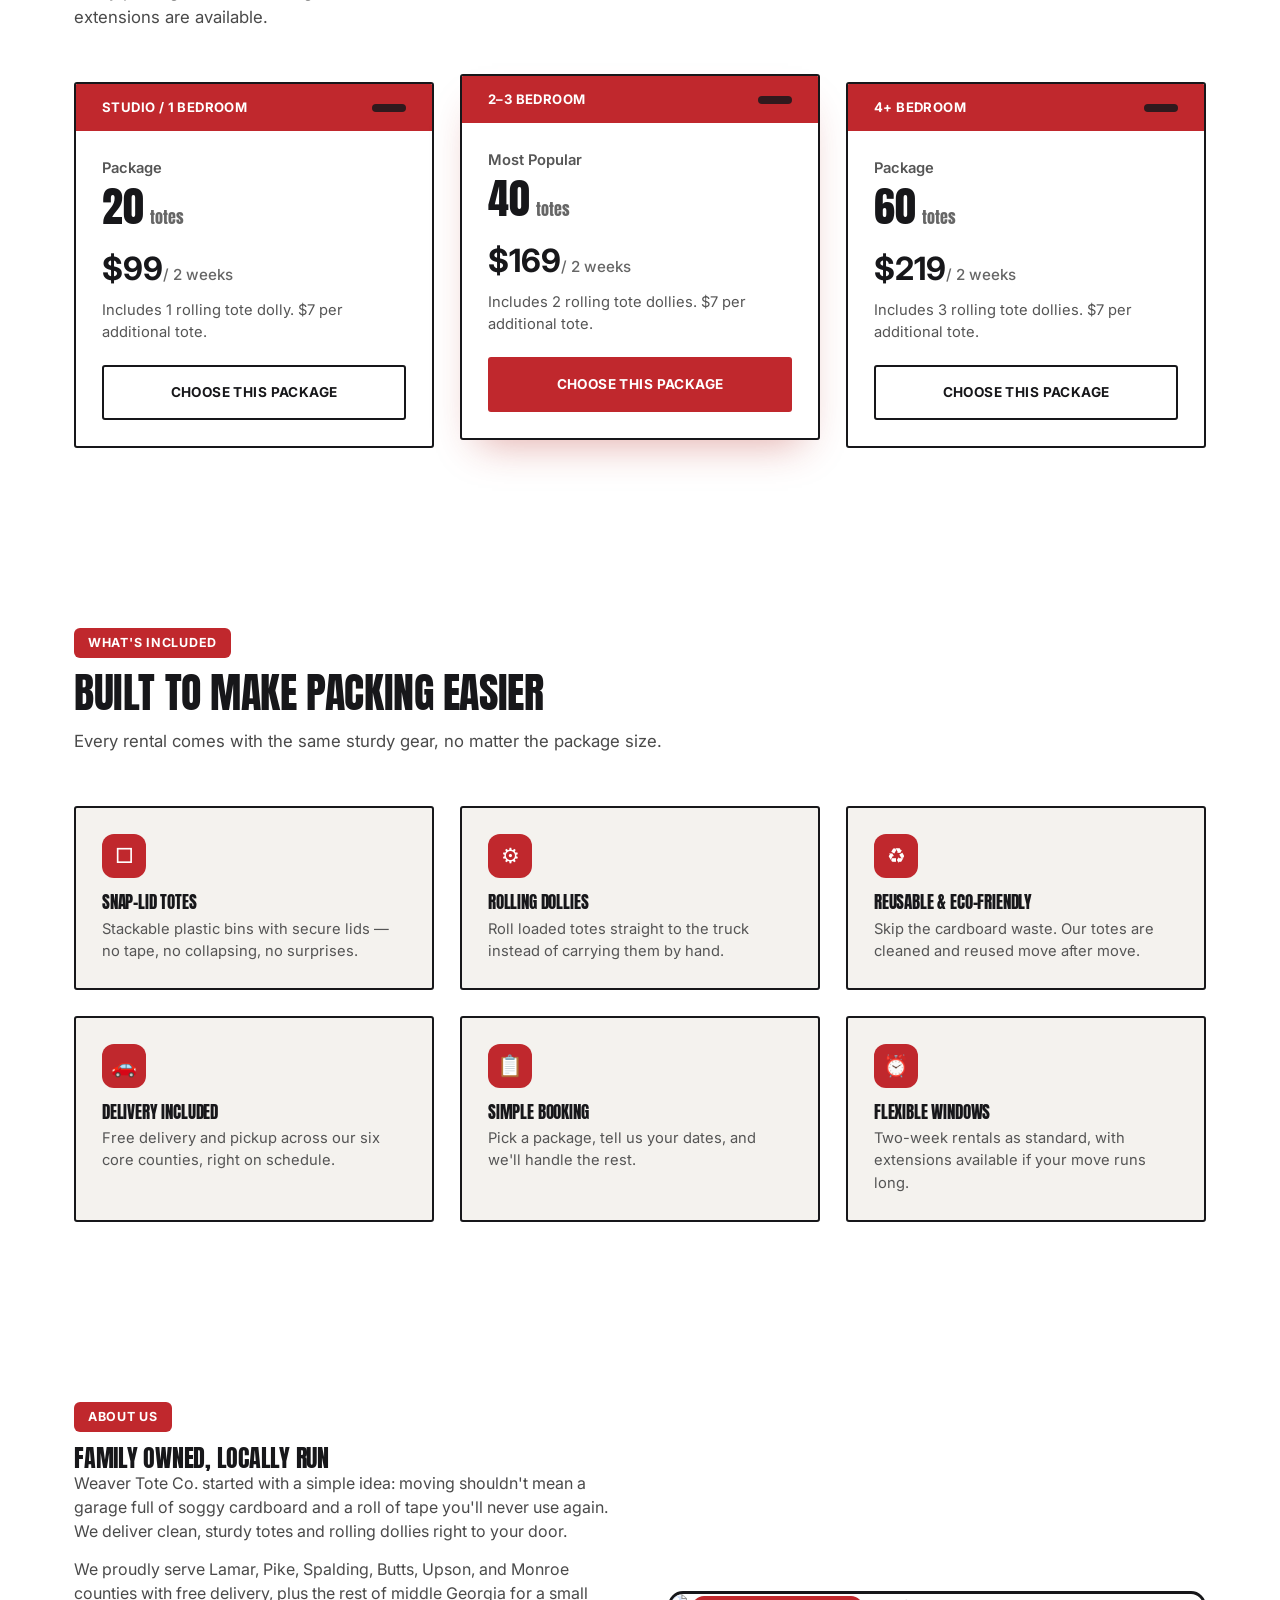
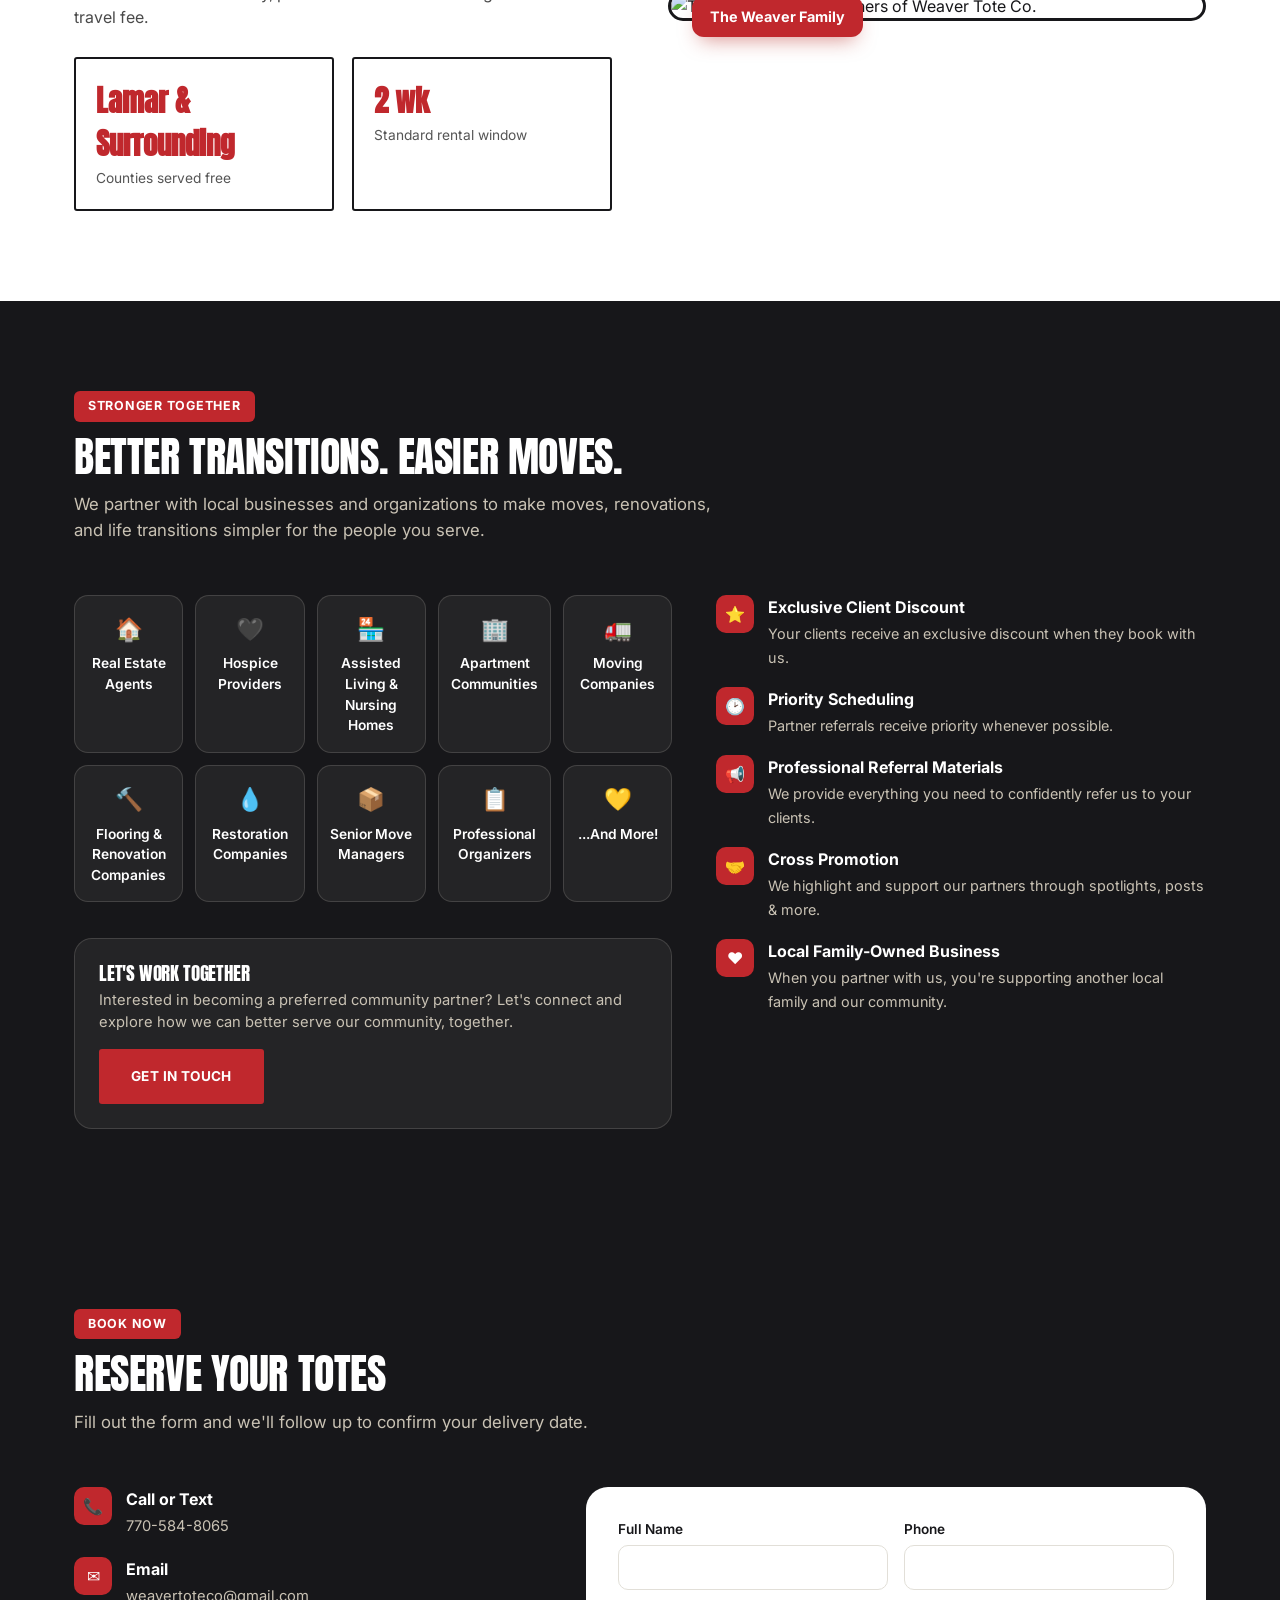
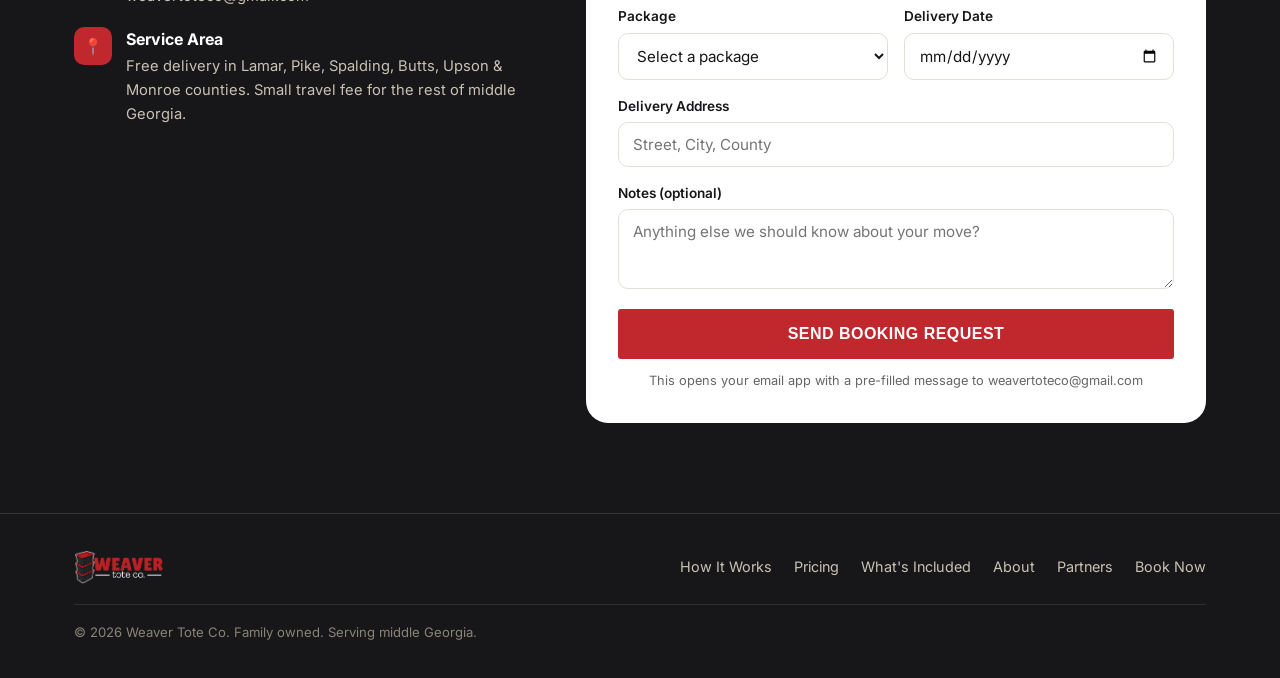
==== commit cc631c2f: "Add files via upload" ====
--- a/index.html
+++ b/index.html
@@ -8,30 +8,31 @@
 <meta name="description" content="Rent stackable moving totes and rolling dollies, delivered to your door in middle Georgia. Free delivery to Lamar, Pike, Spalding, Butts, Upson & Monroe counties.">
 <link rel="preconnect" href="https://fonts.googleapis.com">
 <link rel="preconnect" href="https://fonts.gstatic.com" crossorigin>
-<link href="https://fonts.googleapis.com/css2?family=Fraunces:ital,opsz,wght@0,9..144,400;0,9..144,600;0,9..144,700;0,9..144,900;1,9..144,500&family=Work+Sans:wght@400;500;600;700&display=swap" rel="stylesheet">
+<link href="https://fonts.googleapis.com/css2?family=Anton&family=Inter:wght@400;500;600;700;800&display=swap" rel="stylesheet">
 <style>
   :root{
     color-scheme: light;
-    --red:#B3241C;
-    --red-dark:#8C1B15;
-    --ink:#1C1C1C;
-    --cream:#FBF6EE;
-    --cream-deep:#F4EBDA;
+    --red:#C0282D;
+    --red-dark:#8F1D21;
+    --ink:#17171A;
+    --cream:#FFFFFF;
+    --cream-deep:#F4F2EE;
     --white:#FFFFFF;
-    --gold:#E8B84B;
-    --line: rgba(28,28,28,0.12);
+    --gold:#C0282D;
+    --line: #E2DFD8;
+    --radius: 3px;
     --max: 1180px;
   }
   *{box-sizing:border-box; margin:0; padding:0;}
-  html{scroll-behavior:smooth; background:#FBF6EE;}
+  html{scroll-behavior:smooth; background:#FFFFFF;}
   body{
-    font-family:'Work Sans', sans-serif;
+    font-family:'Inter', sans-serif;
     color:var(--ink);
     background:var(--cream);
     line-height:1.5;
     -webkit-font-smoothing:antialiased;
   }
-  h1,h2,h3,h4{ font-family:'Fraunces', serif; font-weight:700; line-height:1.05; letter-spacing:-0.01em; }
+  h1,h2,h3,h4{ font-family:'Anton', sans-serif; font-weight:400; line-height:1.02; letter-spacing:-0.01em; text-transform:uppercase; }
   a{ color:inherit; text-decoration:none; }
   img{ max-width:100%; display:block; }
   .section-inner{ max-width:var(--max); margin:0 auto; padding:0 24px; }
@@ -48,8 +49,8 @@
     max-width:var(--max); margin:0 auto; padding:14px 24px;
     display:flex; align-items:center; justify-content:space-between;
   }
-  .nav-logo{ display:flex; align-items:center; gap:10px; font-family:'Fraunces',serif; font-weight:700; font-size:1.25rem; }
-  .nav-logo img{ height:38px; width:auto; }
+  .nav-logo{ display:flex; align-items:center; gap:10px; font-family:'Anton',sans-serif; font-weight:400; font-size:1.25rem; }
+  .nav-logo img{ height:50px; width:auto; }
   .nav-links{ display:flex; gap:28px; font-size:0.95rem; font-weight:500; }
   .nav-links a{ position:relative; padding:4px 0; }
   .nav-links a::after{
@@ -58,11 +59,14 @@
   }
   .nav-links a:hover::after{ width:100%; }
   .nav-cta{
-    background:var(--red); color:var(--white); padding:10px 20px; border-radius:999px;
-    font-weight:600; font-size:0.9rem; white-space:nowrap;
-  }
-  .nav-cta:hover{ background:var(--red-dark); }
-  .nav-toggle{ display:none; background:none; border:none; font-size:1.6rem; cursor:pointer; }
+    background:var(--ink); color:var(--white); padding:10px 20px; border-radius:var(--radius);
+    font-weight:700; font-size:0.85rem; white-space:nowrap; text-transform:uppercase; letter-spacing:0.03em;
+  }
+  .nav-cta:hover{ background:var(--red); }
+  .nav-toggle{
+    display:none; background:none; border:none; font-size:1.6rem; cursor:pointer;
+    -webkit-appearance:none; appearance:none; color:var(--ink); padding:4px; line-height:1;
+  }
 
   @media (max-width:820px){
     .nav-links{
@@ -76,13 +80,28 @@
   }
 
   /* ---------- HERO ---------- */
-  .hero{ padding:64px 0 0; overflow:hidden; }
+  .hero{ padding:64px 0 0; overflow:hidden; background:var(--ink); color:#fff; }
+  .hero h1{ color:#fff; }
+  .hero .lead{ color:#cfcfd2; }
+  .hero-tagline{
+    display:flex; flex-wrap:wrap; gap:10px; align-items:center;
+    font-weight:800; text-transform:uppercase; font-size:0.95rem; letter-spacing:0.02em;
+    color:#fff; margin:20px 0 28px;
+  }
+  .hero-tagline span{ display:flex; align-items:center; gap:10px; }
+  .hero-tagline span:not(.first)::before{ content:'•'; color:var(--red); font-size:1.2rem; }
+  .hero .badge-strip{ background:transparent; border-color:rgba(255,255,255,0.3); color:#fff; }
+  .hero .badge-strip .badge-dot{ background:var(--red); }
+  .hero .btn-ghost{ border-color:rgba(255,255,255,0.4); color:#fff; }
+  .hero .btn-ghost:hover{ background:#fff; color:var(--ink); }
+  .hero .hero-tag{ background:transparent; border:1.5px solid rgba(255,255,255,0.35); color:#e8e8e8; }
   .hero-grid{
-    display:grid; grid-template-columns:1.05fr 0.95fr; gap:48px; align-items:center;
-  }
+    display:flex; justify-content:center;
+  }
+  .hero-solo{ max-width:640px; text-align:left; padding-bottom:56px; }
   .badge-strip{
     display:inline-flex; align-items:center; gap:8px; background:var(--white);
-    border:1px solid var(--line); padding:7px 14px; border-radius:999px;
+    border:2px solid var(--ink); padding:7px 14px; border-radius:999px;
     font-size:0.82rem; font-weight:600; margin-bottom:20px;
   }
   .badge-dot{ width:7px; height:7px; border-radius:50%; background:var(--red); }
@@ -91,8 +110,9 @@
   .hero p.lead{ font-size:1.15rem; max-width:480px; color:#4a4a4a; margin-bottom:28px; }
   .hero-actions{ display:flex; gap:14px; flex-wrap:wrap; margin-bottom:28px; }
   .btn{
-    display:inline-flex; align-items:center; justify-content:center; padding:15px 28px;
-    border-radius:999px; font-weight:600; font-size:0.98rem; cursor:pointer; border:2px solid transparent;
+    display:inline-flex; align-items:center; justify-content:center; padding:15px 30px;
+    border-radius:var(--radius); font-weight:700; font-size:0.85rem; cursor:pointer; border:2px solid transparent;
+    text-transform:uppercase; letter-spacing:0.03em;
     transition:transform 0.15s ease, background 0.15s ease;
   }
   .btn:hover{ transform:translateY(-2px); }
@@ -106,35 +126,10 @@
     padding:7px 14px; border-radius:999px;
   }
 
-  /* Signature: illustrated tote stack */
-  .hero-art{ position:relative; display:flex; align-items:center; justify-content:center; }
-  .tote-stack{ position:relative; width:100%; max-width:380px; }
-  .tote{
-    background:var(--white); border:3px solid var(--ink); border-radius:18px;
-    position:relative; box-shadow:0 18px 30px -14px rgba(28,28,28,0.25);
-  }
-  .tote-lid{
-    background:var(--red); border:3px solid var(--ink); border-radius:18px 18px 8px 8px;
-    height:34px; margin:-3px -3px 0; position:relative;
-  }
-  .tote-lid::after{
-    content:''; position:absolute; left:50%; top:50%; transform:translate(-50%,-50%);
-    width:56px; height:10px; background:var(--ink); border-radius:6px; opacity:0.85;
-  }
-  .tote.t1{ height:150px; transform:rotate(-3deg); z-index:3; }
-  .tote.t2{ height:140px; margin-top:-16px; margin-left:34px; transform:rotate(2deg); z-index:2; background:var(--cream-deep);}
-  .tote.t3{ height:130px; margin-top:-16px; margin-left:-24px; transform:rotate(-1.5deg); z-index:1; background:var(--cream-deep);}
-  .dolly{
-    position:absolute; bottom:-26px; left:50%; transform:translateX(-50%); width:220px; height:14px;
-    display:flex; justify-content:space-between; align-items:center;
-  }
-  .dolly-wheel{ width:26px; height:26px; border-radius:50%; background:var(--ink); }
-  .dolly-bar{ flex:1; height:8px; background:var(--ink); margin:0 6px; border-radius:4px; }
-
   .marquee{ border-top:1px solid var(--line); border-bottom:1px solid var(--line); background:var(--ink); overflow:hidden; margin-top:56px; }
   .marquee-track{ display:flex; white-space:nowrap; animation:scroll 26s linear infinite; }
   .marquee-track span{ color:var(--cream); font-weight:600; font-size:0.95rem; padding:16px 28px; }
-  .marquee-track span span{ color:var(--gold); padding:0; }
+  .marquee-track span span{ color:var(--white); padding:0; }
   @keyframes scroll{ from{ transform:translateX(0);} to{ transform:translateX(-50%);} }
 
   /* ---------- SECTION HEAD ---------- */
@@ -150,7 +145,7 @@
   /* ---------- PROCESS ---------- */
   .steps{ display:grid; grid-template-columns:repeat(4,1fr); gap:20px; position:relative; }
   .step{
-    background:var(--white); border:1px solid var(--line); border-radius:20px; padding:28px 22px;
+    background:var(--white); border:2px solid var(--ink); border-radius:var(--radius); padding:28px 22px;
     position:relative;
   }
   .step-tag{
@@ -166,7 +161,7 @@
   .pricing-note{ margin-top:-8px; }
   .pricing-grid{ display:grid; grid-template-columns:repeat(3,1fr); gap:26px; }
   .price-card{
-    background:var(--white); border:2px solid var(--ink); border-radius:22px 22px 16px 16px;
+    background:var(--white); border:2px solid var(--ink); border-radius:var(--radius);
     overflow:hidden; position:relative; display:flex; flex-direction:column;
   }
   .price-card.featured{ box-shadow:0 20px 40px -18px rgba(179,36,28,0.4); transform:translateY(-8px); }
@@ -175,7 +170,7 @@
   .price-lid .clasp{ width:34px; height:8px; background:var(--ink); border-radius:5px; opacity:0.85; }
   .price-body{ padding:26px; flex:1; display:flex; flex-direction:column; }
   .price-card-label{ font-size:0.92rem; color:#555; font-weight:600; margin-bottom:6px; }
-  .price-tote-count{ font-family:'Fraunces',serif; font-size:2.6rem; font-weight:900; line-height:1; }
+  .price-tote-count{ font-family:'Anton',sans-serif; font-size:2.6rem; font-weight:400; line-height:1; }
   .price-tote-count small{ font-size:1rem; font-weight:500; margin-left:6px; color:#666; }
   .price-amount{ font-size:2rem; font-weight:700; margin:18px 0 6px; }
   .price-amount span{ font-size:0.95rem; font-weight:500; color:#666; }
@@ -187,8 +182,8 @@
   .catalog{ background:var(--white); }
   .feature-grid{ display:grid; grid-template-columns:repeat(3,1fr); gap:26px; }
   .feature{
-    padding:26px; border-radius:18px; background:var(--cream);
-    border:1px solid var(--line);
+    padding:26px; border-radius:var(--radius); background:var(--cream-deep);
+    border:2px solid var(--ink);
   }
   .feature-icon{
     width:44px; height:44px; border-radius:12px; background:var(--red); color:var(--white);
@@ -202,8 +197,8 @@
   /* ---------- ABOUT ---------- */
   .about-grid{ display:grid; grid-template-columns:1fr 1fr; gap:56px; align-items:center; }
   .about-stats{ display:grid; grid-template-columns:1fr 1fr; gap:18px; margin-top:28px; }
-  .stat{ background:var(--white); border:1px solid var(--line); border-radius:16px; padding:20px; }
-  .stat b{ font-family:'Fraunces',serif; font-size:1.8rem; display:block; color:var(--red); }
+  .stat{ background:var(--white); border:2px solid var(--ink); border-radius:var(--radius); padding:20px; }
+  .stat b{ font-family:'Anton',sans-serif; font-size:1.8rem; display:block; color:var(--red); }
   .stat span{ font-size:0.86rem; color:#555; }
   .about-copy p{ color:#4a4a4a; margin-bottom:14px; }
   @media (max-width:820px){ .about-grid{ grid-template-columns:1fr; } }
@@ -219,10 +214,10 @@
 
   /* ---------- PARTNERS ---------- */
   .partners{ background:var(--ink); color:var(--cream); }
-  .partners .eyebrow{ background:var(--gold); color:var(--ink); }
+  
   .partners .section-head p{ color:#c9c2b4; }
   .partners-layout{ display:grid; grid-template-columns:1.1fr 0.9fr; gap:44px; }
-  .partner-grid{ display:grid; grid-template-columns:repeat(3,1fr); gap:12px; margin-bottom:36px; }
+  .partner-grid{ display:grid; grid-template-columns:repeat(5,1fr); gap:12px; margin-bottom:36px; }
   .partner-chip{
     background:rgba(251,246,238,0.06); border:1px solid rgba(251,246,238,0.14); border-radius:14px;
     padding:16px 12px; text-align:center; font-size:0.86rem; font-weight:600;
@@ -248,7 +243,7 @@
 
   /* ---------- BOOKING ---------- */
   .book{ background:var(--ink); color:var(--cream); }
-  .book .eyebrow{ background:var(--gold); color:var(--ink); }
+  
   .book .section-head p{ color:#c9c2b4; }
   .book-grid{ display:grid; grid-template-columns:1fr 1.1fr; gap:44px; }
   .book-info{ display:flex; flex-direction:column; gap:20px; }
@@ -264,13 +259,13 @@
   .form-field{ margin-bottom:16px; display:flex; flex-direction:column; gap:6px; }
   label{ font-size:0.85rem; font-weight:600; }
   input, select, textarea{
-    font-family:'Work Sans',sans-serif; padding:12px 14px; border-radius:10px; border:1.5px solid var(--line);
+    font-family:'Inter',sans-serif; padding:12px 14px; border-radius:10px; border:1.5px solid var(--line);
     font-size:0.95rem; background:var(--white); color:var(--ink);
   }
   input:focus, select:focus, textarea:focus{ outline:2px solid var(--red); outline-offset:1px; border-color:var(--red); }
   textarea{ resize:vertical; min-height:80px; }
   .form-submit{
-    width:100%; background:var(--red); color:var(--white); border:none; padding:16px; border-radius:999px;
+    width:100%; background:var(--red); color:var(--white); border:none; padding:16px; border-radius:var(--radius); text-transform:uppercase; letter-spacing:0.03em;
     font-weight:700; font-size:1rem; cursor:pointer; margin-top:4px;
   }
   .form-submit:hover{ background:var(--red-dark); }
@@ -281,14 +276,22 @@
   footer{ background:var(--ink); border-top:1px solid rgba(251,246,238,0.12); padding:36px 0; }
   .footer-inner{ max-width:var(--max); margin:0 auto; padding:0 24px; display:flex; flex-direction:column; gap:20px; }
   .footer-top{ display:flex; justify-content:space-between; align-items:center; flex-wrap:wrap; gap:16px; }
-  .footer-logo{ display:flex; align-items:center; gap:10px; background:var(--cream); padding:8px 14px; border-radius:10px; }
-  .footer-logo img{ height:28px; width:auto; }
+  .footer-logo{ display:flex; align-items:center; gap:10px; }
+  .footer-logo img{ height:34px; width:auto; }
   .footer-links{ display:flex; gap:22px; flex-wrap:wrap; font-size:0.9rem; }
   .footer-links a{ color:#c9c2b4; }
   .footer-links a:hover{ color:var(--white); }
   .footer-bottom{ color:#8a8478; font-size:0.82rem; border-top:1px solid rgba(251,246,238,0.1); padding-top:18px; }
 
   :focus-visible{ outline:2px solid var(--red); outline-offset:2px; }
+
+  /* signature divider */
+  .tote-rule{ display:flex; align-items:center; justify-content:center; gap:10px; padding:36px 0; }
+  .tote-rule span{ width:34px; height:10px; background:var(--ink); border-radius:2px; position:relative; }
+  .tote-rule span::after{
+    content:''; position:absolute; top:-4px; left:-2px; right:-2px; height:5px;
+    background:var(--red); border-radius:2px;
+  }
 </style>
 </head>
 <body>
@@ -315,10 +318,11 @@
 <section class="hero">
   <div class="section-inner">
     <div class="hero-grid">
-      <div>
+      <div class="hero-solo">
         <div class="badge-strip"><span class="badge-dot"></span> Serving Lamar &amp; surrounding counties</div>
         <h1>Moving day,<br>minus the <em>cardboard</em>.</h1>
         <p class="lead">Rent stackable, reusable moving totes — delivered ready to pack, picked up when you're done. Rolling dollies included with every package.</p>
+        <p class="hero-tagline"><span class="first">We deliver.</span><span>You pack &amp; move.</span><span>We pick up.</span></p>
         <div class="hero-actions">
           <a href="#book" class="btn btn-primary">Reserve Your Totes</a>
           <a href="#pricing" class="btn btn-ghost">See Pricing</a>
@@ -327,20 +331,6 @@
           <span class="hero-tag">No tape required</span>
           <span class="hero-tag">Eco-friendly & reusable</span>
           <span class="hero-tag">Rolling dollies included</span>
-        </div>
-      </div>
-      <div class="hero-art">
-        <div class="tote-stack">
-          <div class="tote t3"></div>
-          <div class="tote t2"></div>
-          <div class="tote t1">
-            <div class="tote-lid"></div>
-          </div>
-          <div class="dolly">
-            <div class="dolly-wheel"></div>
-            <div class="dolly-bar"></div>
-            <div class="dolly-wheel"></div>
-          </div>
         </div>
       </div>
     </div>
@@ -384,6 +374,8 @@
     </div>
   </div>
 </section>
+
+<div class="tote-rule"><span></span><span></span><span></span><span></span><span></span></div>
 
 <section id="pricing">
   <div class="section-inner">
@@ -479,7 +471,7 @@
         <p>Weaver Tote Co. started with a simple idea: moving shouldn't mean a garage full of soggy cardboard and a roll of tape you'll never use again. We deliver clean, sturdy totes and rolling dollies right to your door.</p>
         <p>We proudly serve Lamar, Pike, Spalding, Butts, Upson, and Monroe counties with free delivery, plus the rest of middle Georgia for a small travel fee.</p>
         <div class="about-stats">
-          <div class="stat"><b>Lamar &amp;<br>Beyond</b><span>Counties served free</span></div>
+          <div class="stat"><b>Lamar &amp;<br>Surrounding</b><span>Counties served free</span></div>
           <div class="stat"><b>2 wk</b><span>Standard rental window</span></div>
         </div>
       </div>
@@ -510,6 +502,7 @@
           <div class="partner-chip"><span class="p-icon">&#128167;</span>Restoration Companies</div>
           <div class="partner-chip"><span class="p-icon">&#128230;</span>Senior Move Managers</div>
           <div class="partner-chip"><span class="p-icon">&#128203;</span>Professional Organizers</div>
+          <div class="partner-chip"><span class="p-icon">&#128155;</span>...And More!</div>
         </div>
         <div class="partner-cta">
           <h3>Let's work together</h3>
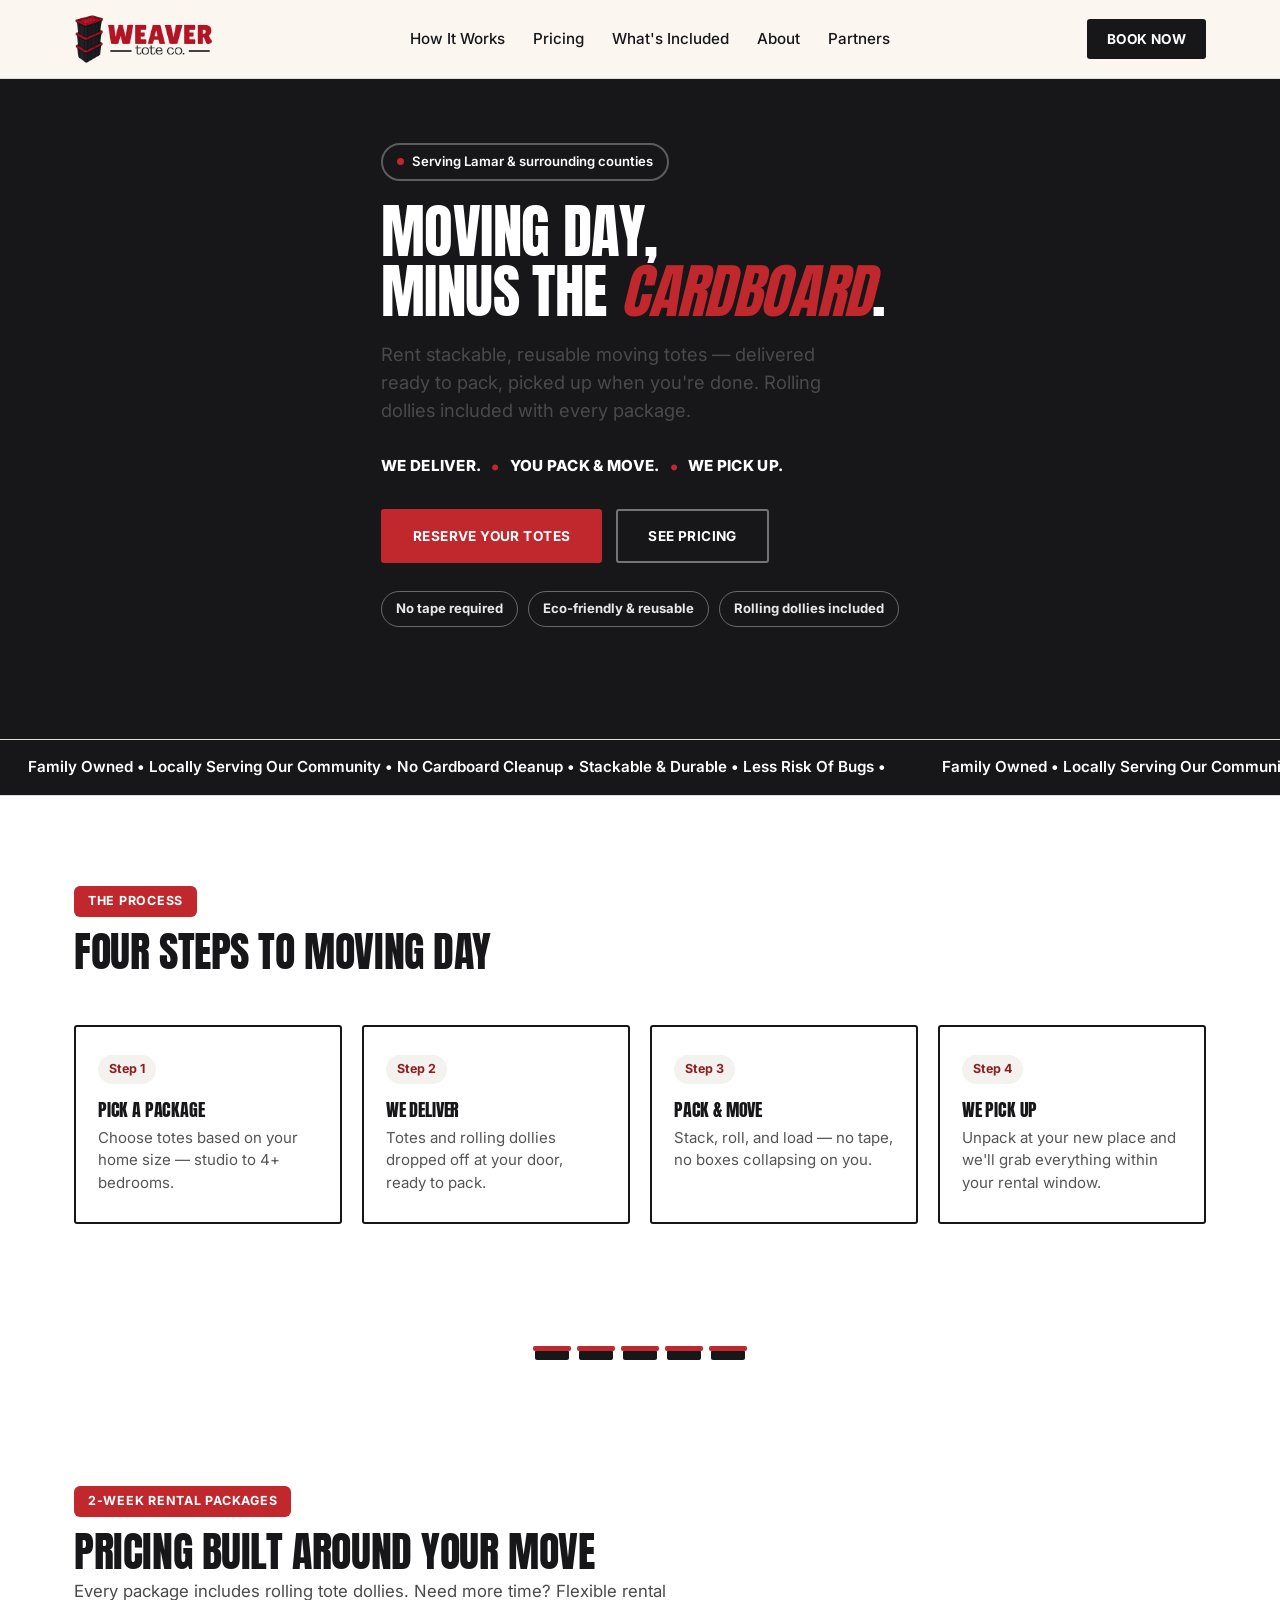
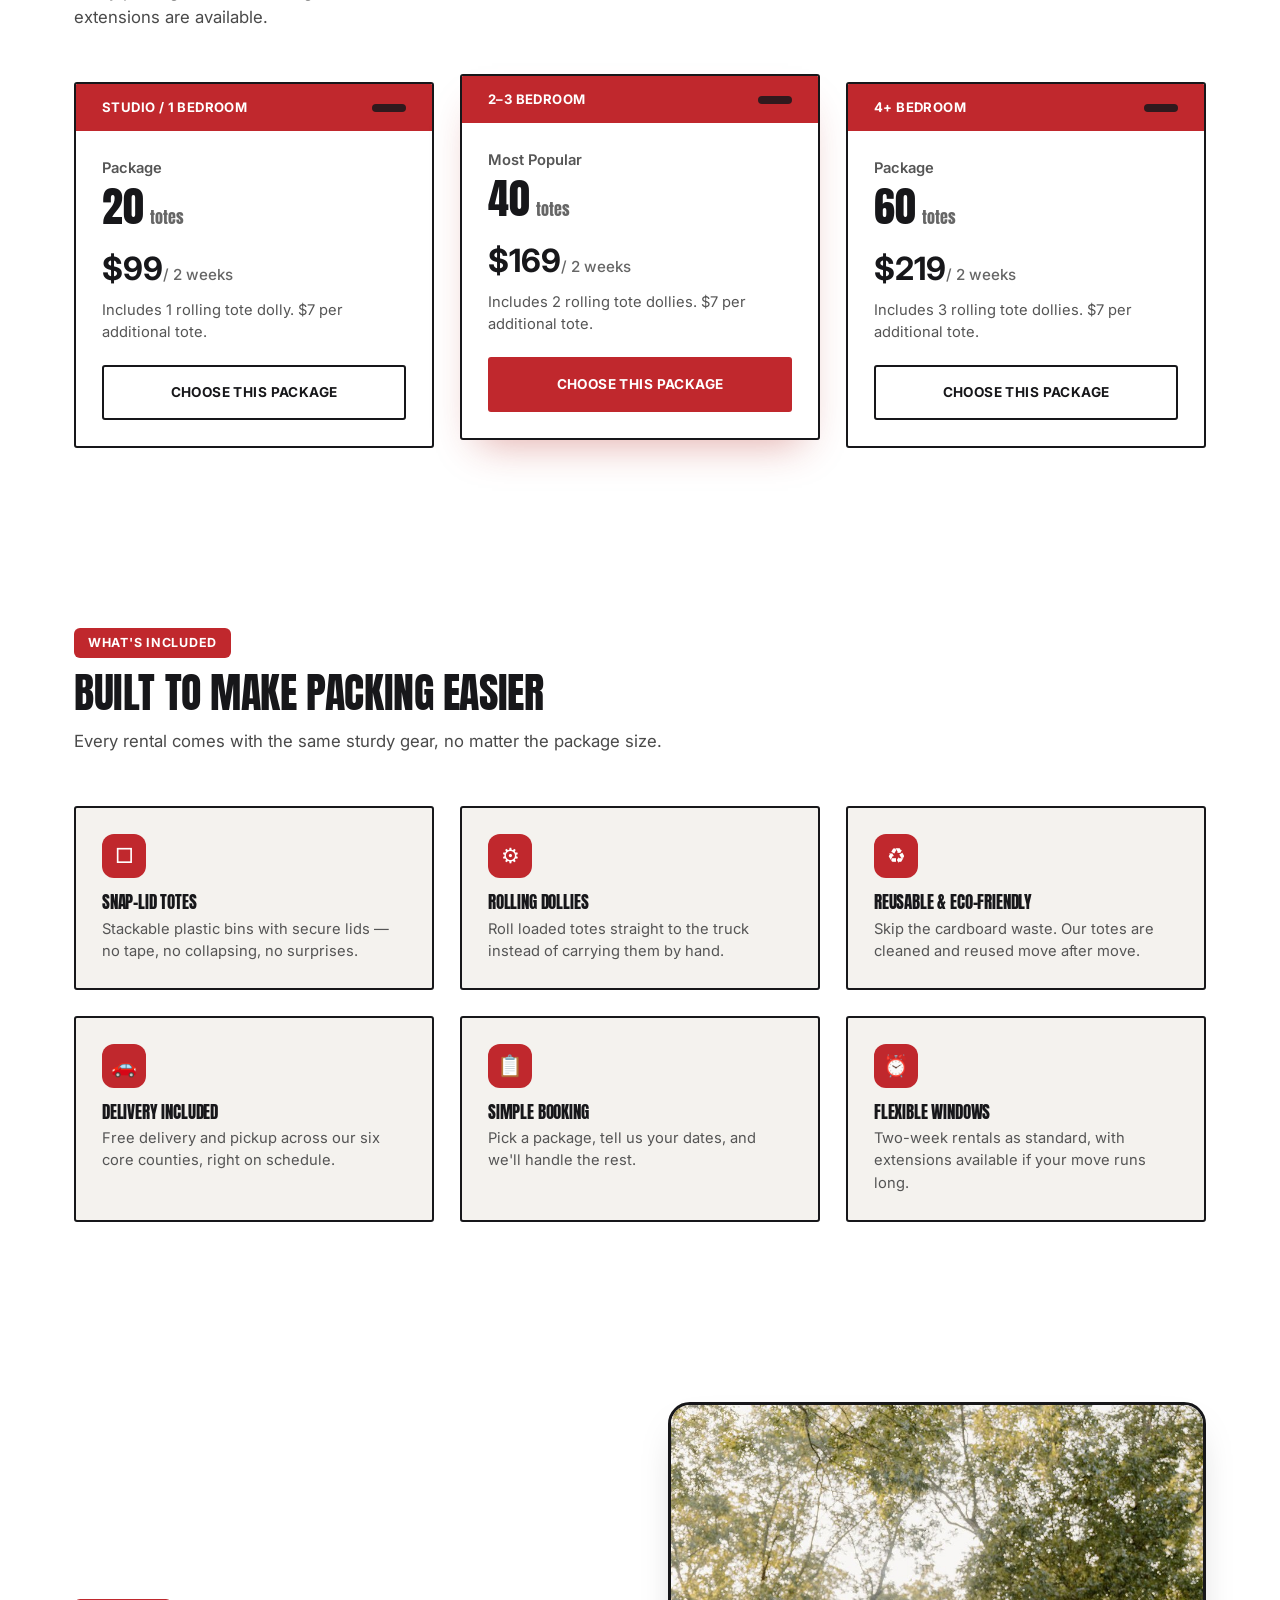
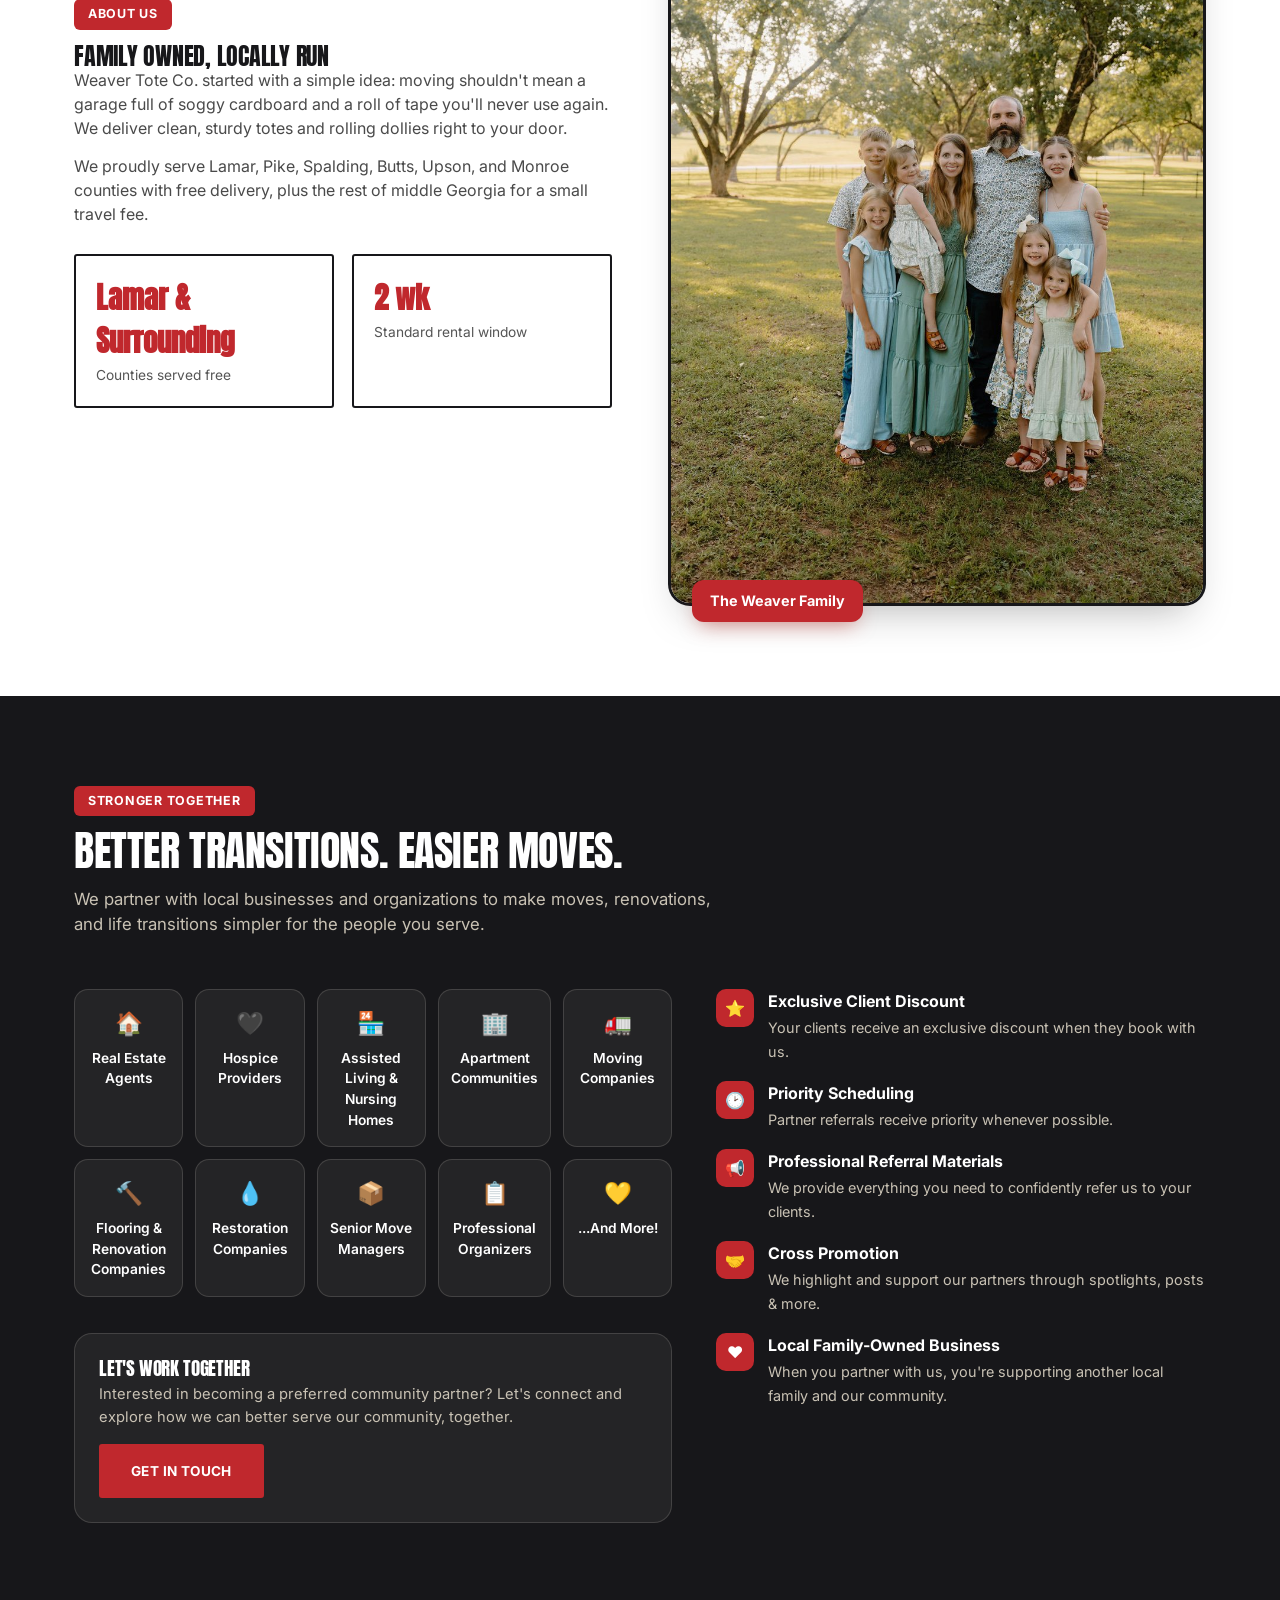
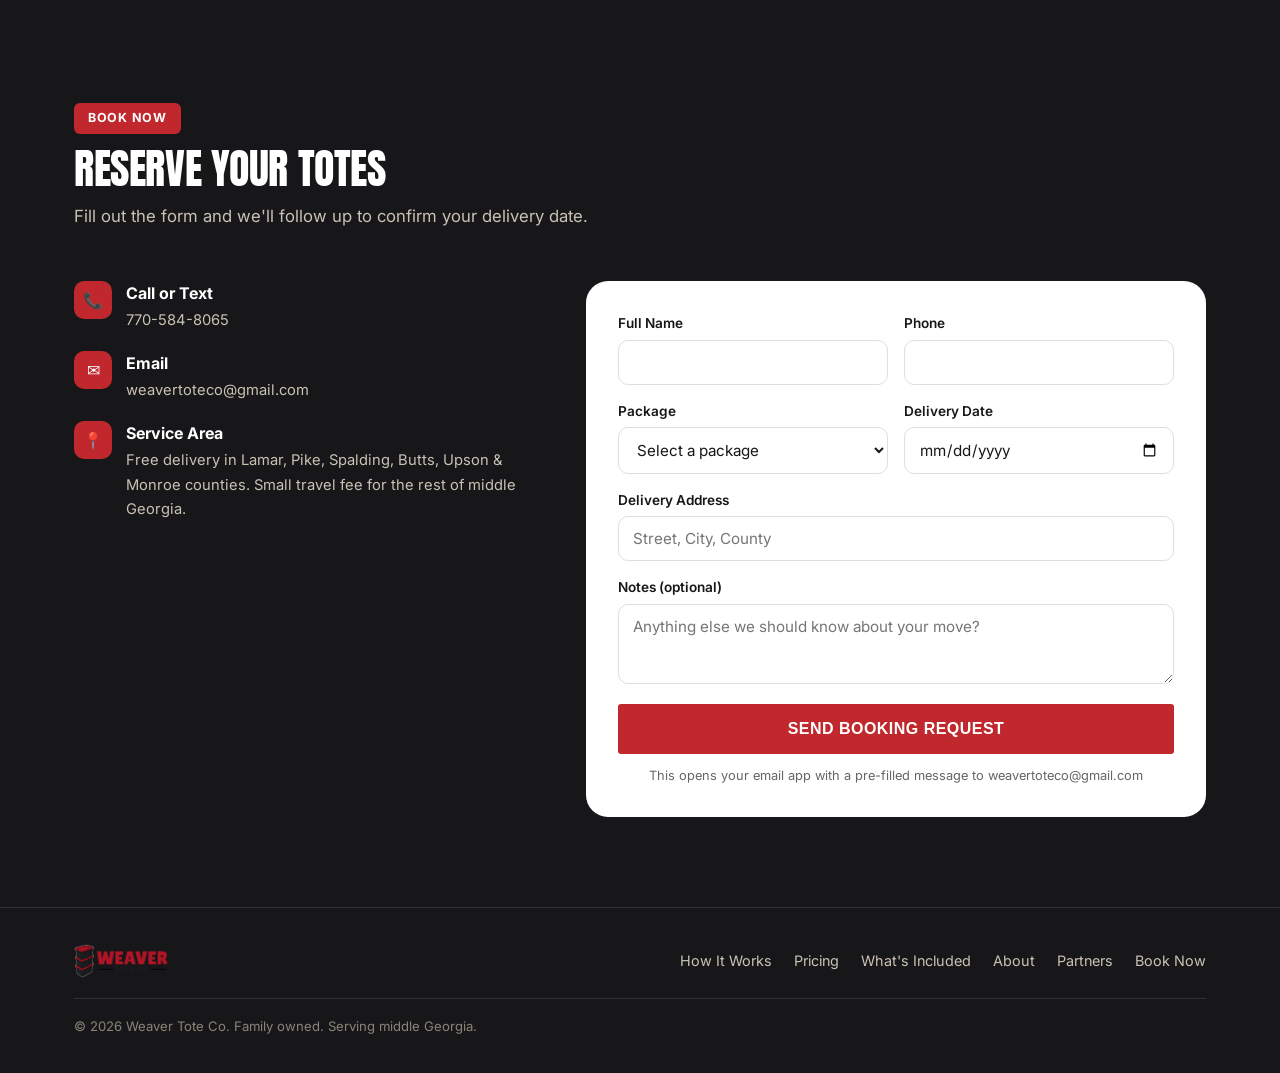
==== commit 084777aa: "Add files via upload" ====
--- a/index.html
+++ b/index.html
@@ -476,7 +476,7 @@
         </div>
       </div>
       <div class="family-photo-wrap">
-        <img src="family.jpg" alt="The Weaver family, owners of Weaver Tote Co.">
+        <img src="family.jpeg" alt="The Weaver family, owners of Weaver Tote Co.">
         <div class="family-tag">The Weaver Family</div>
       </div>
     </div>
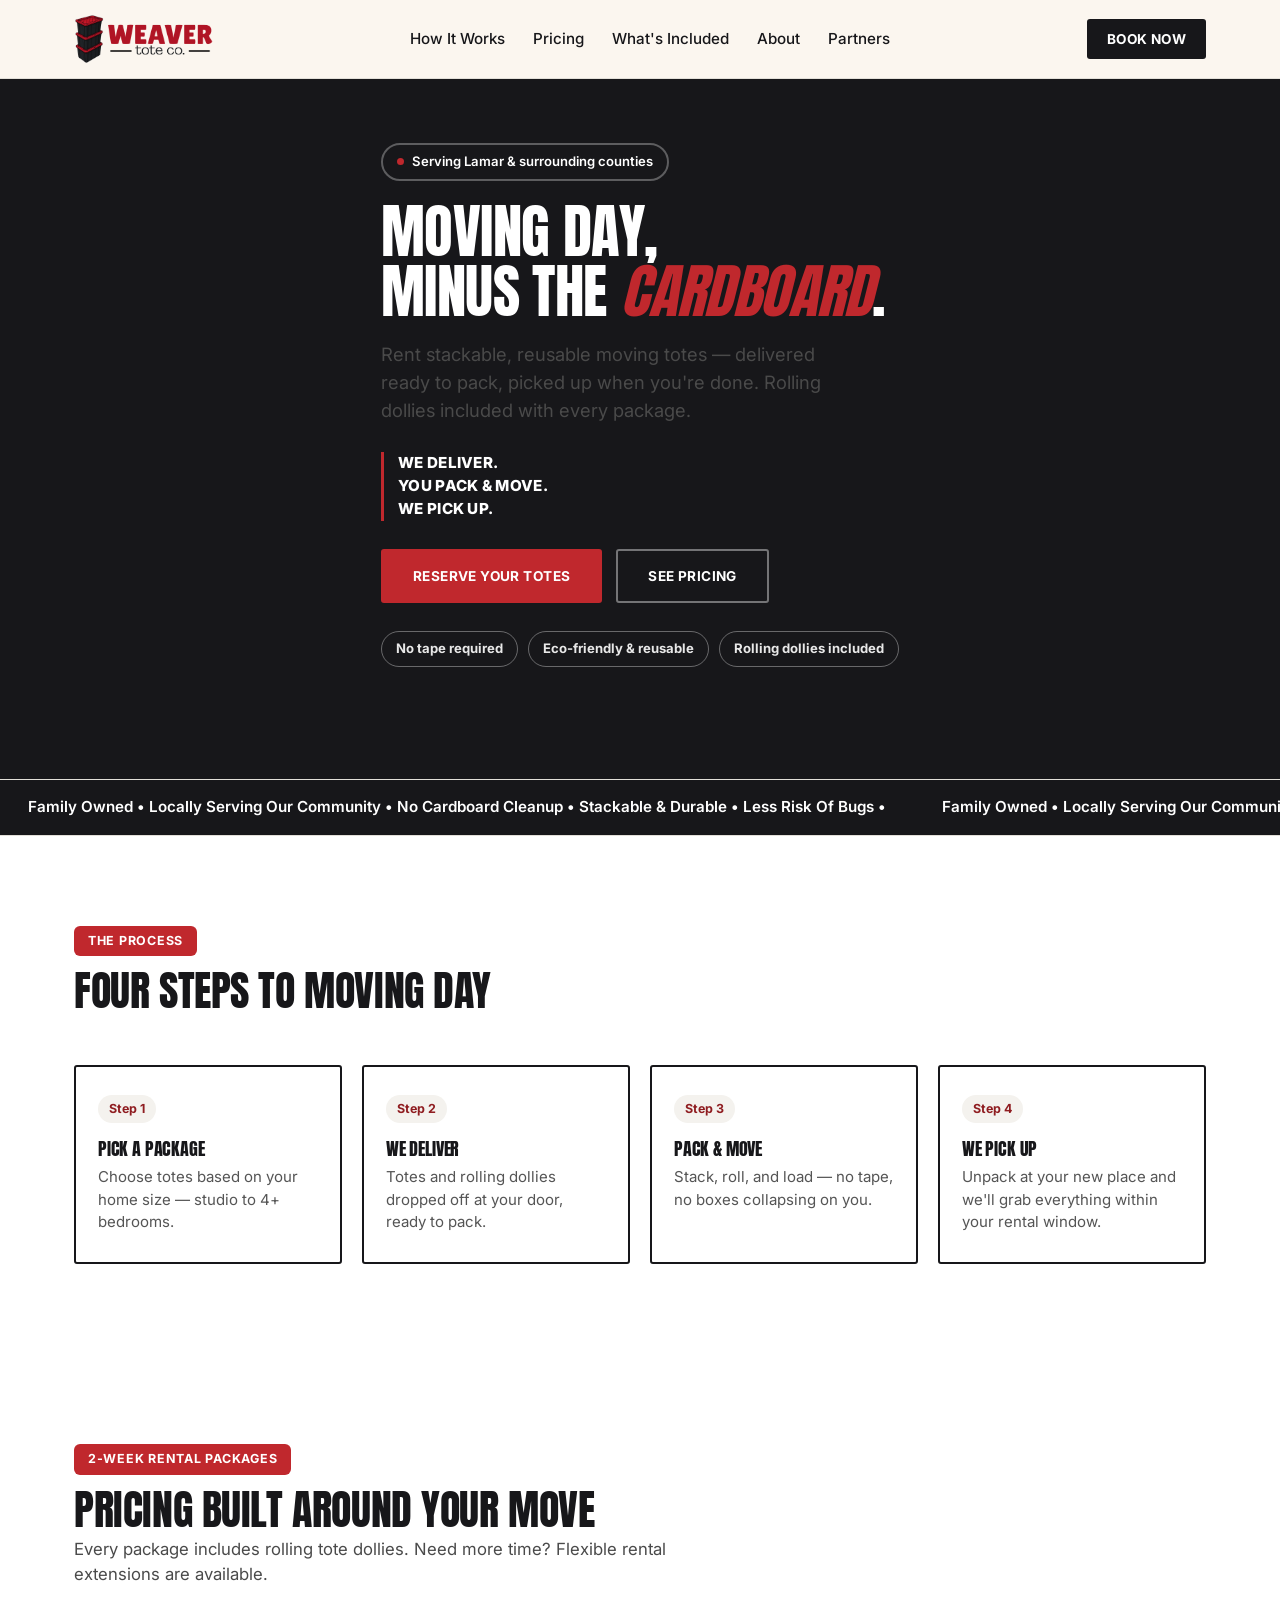
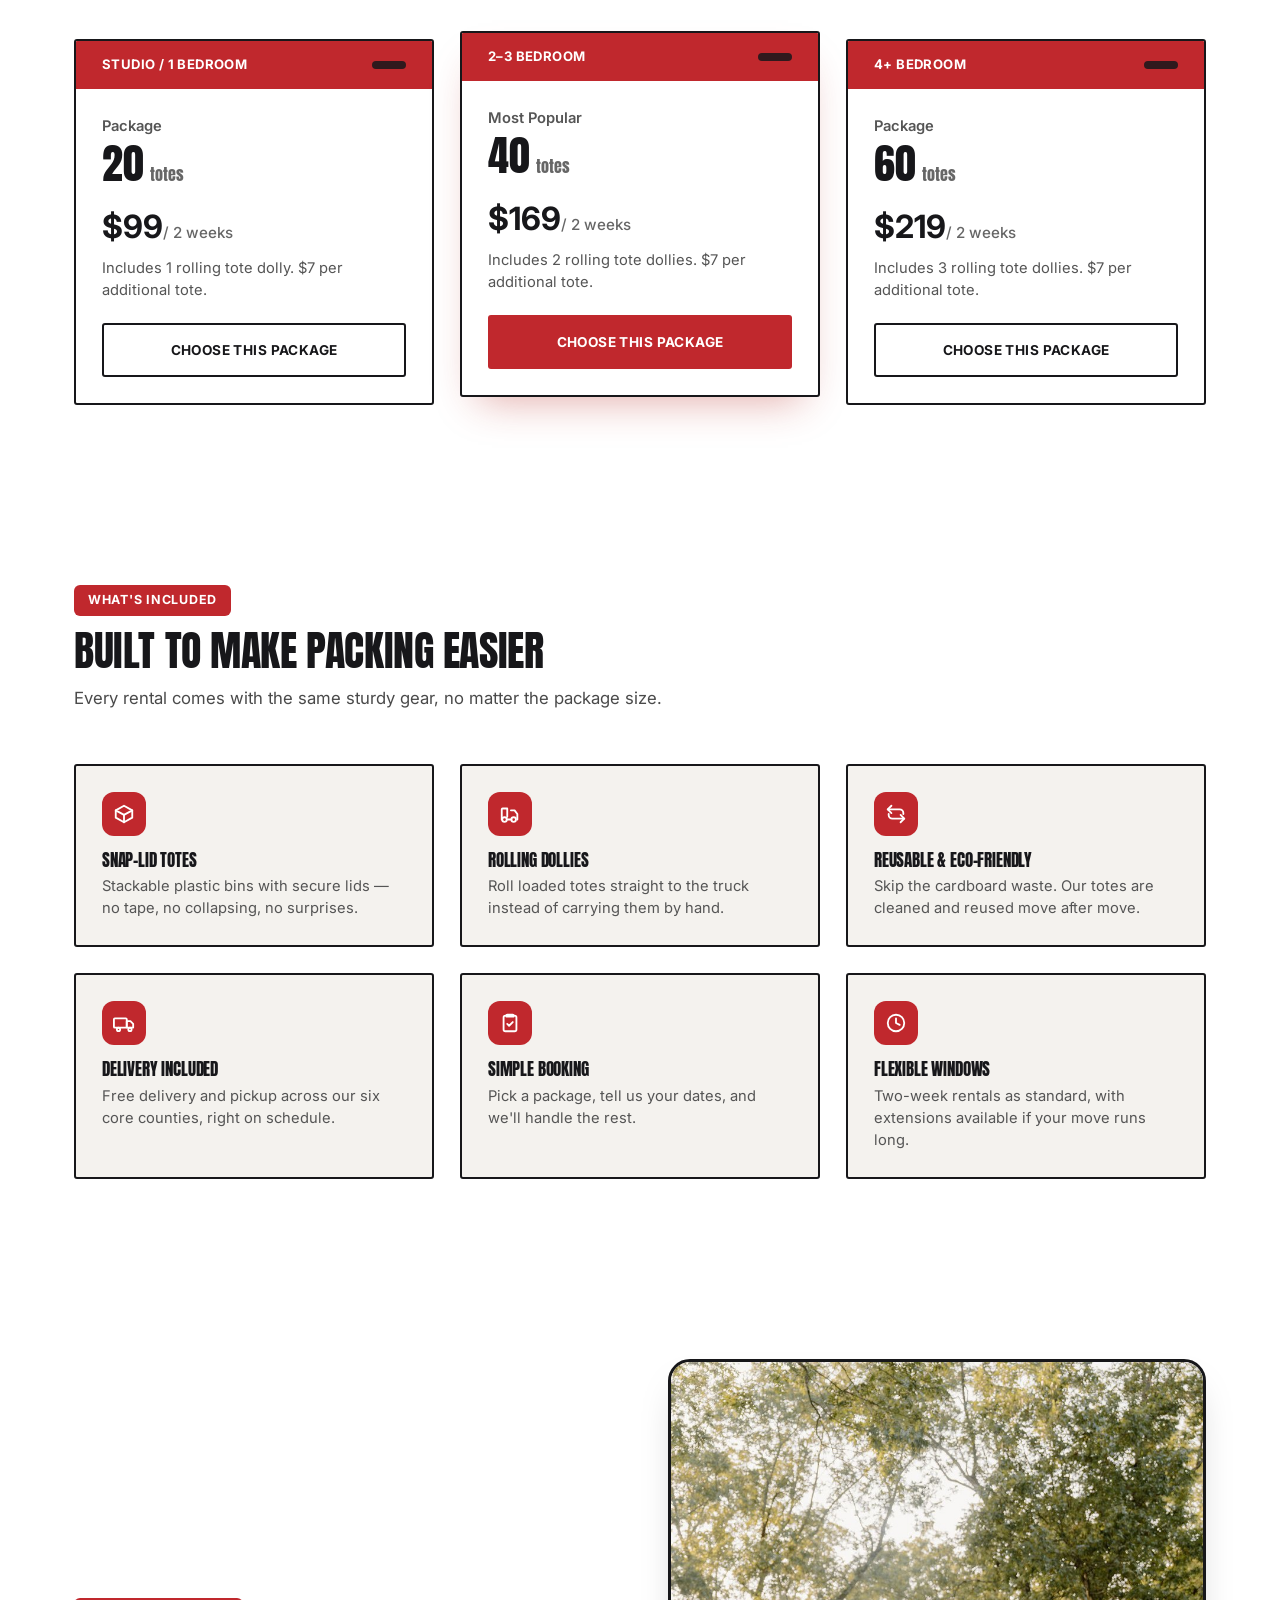
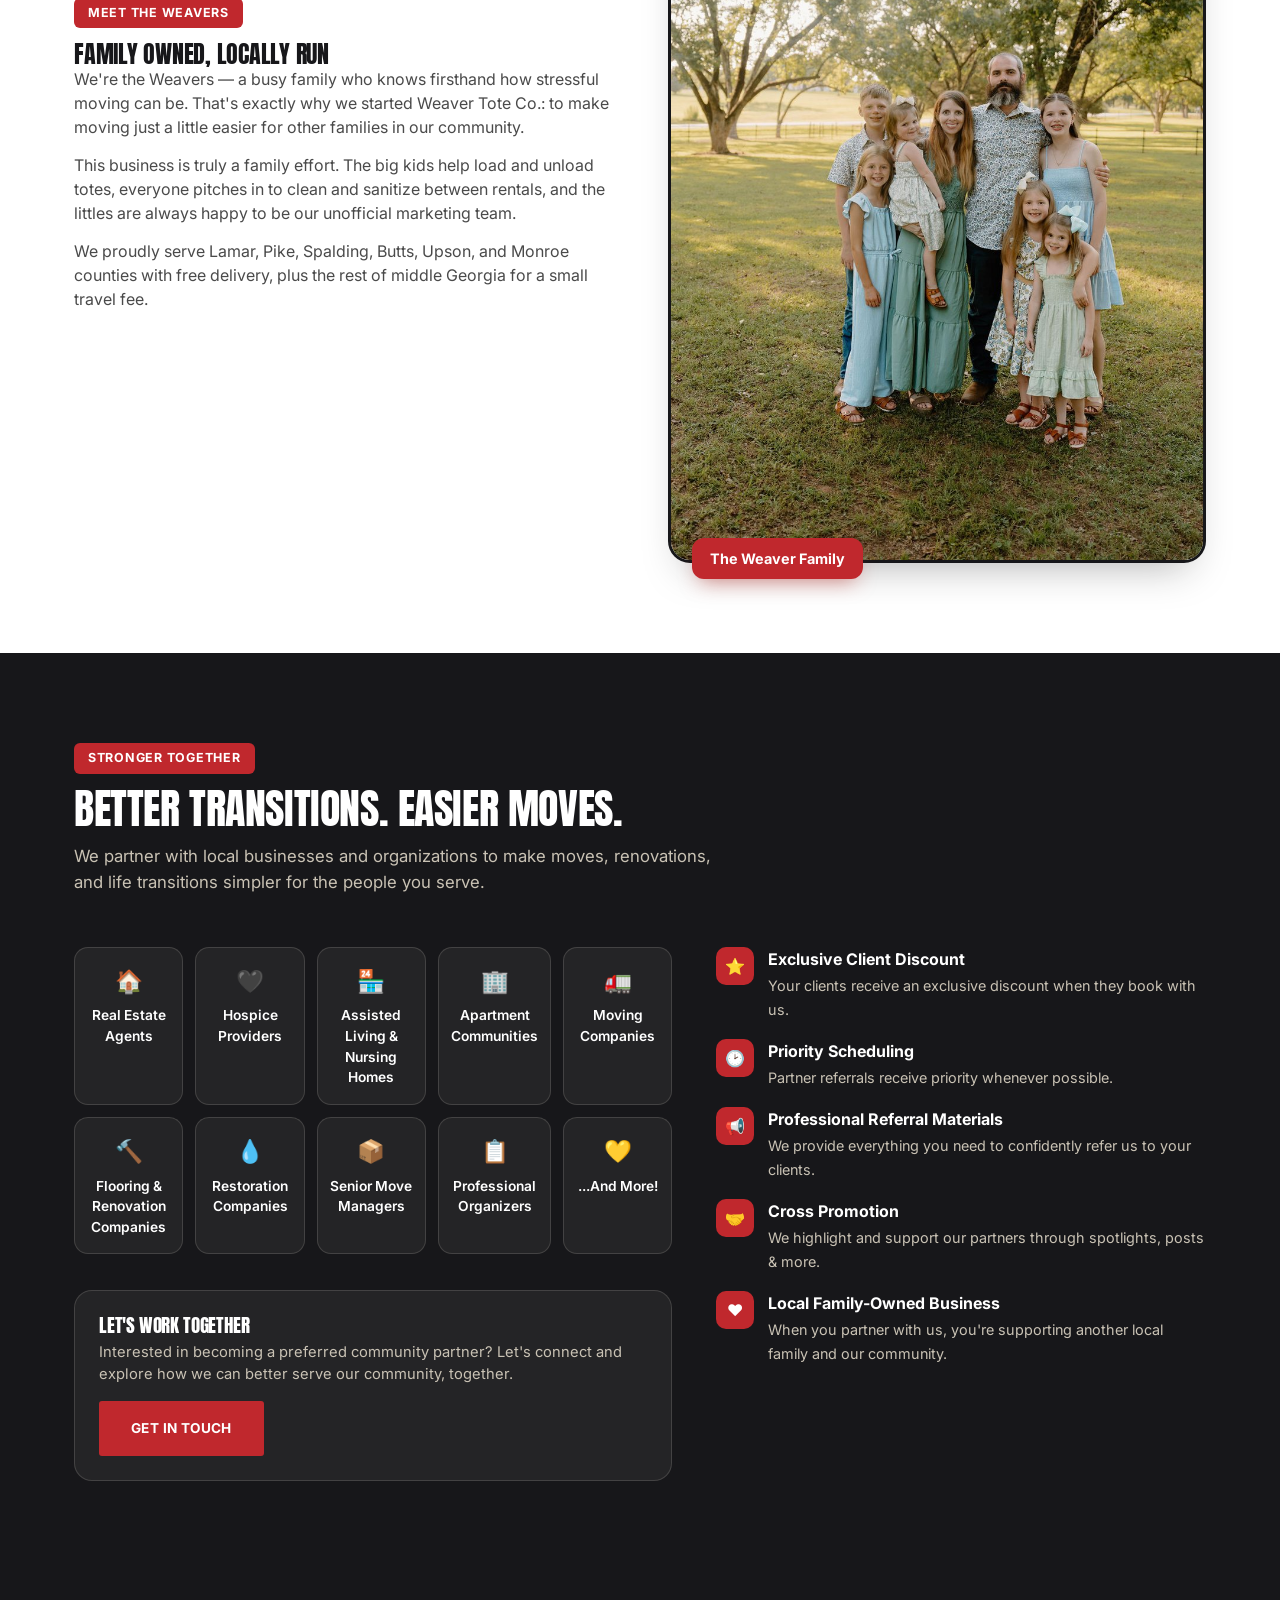
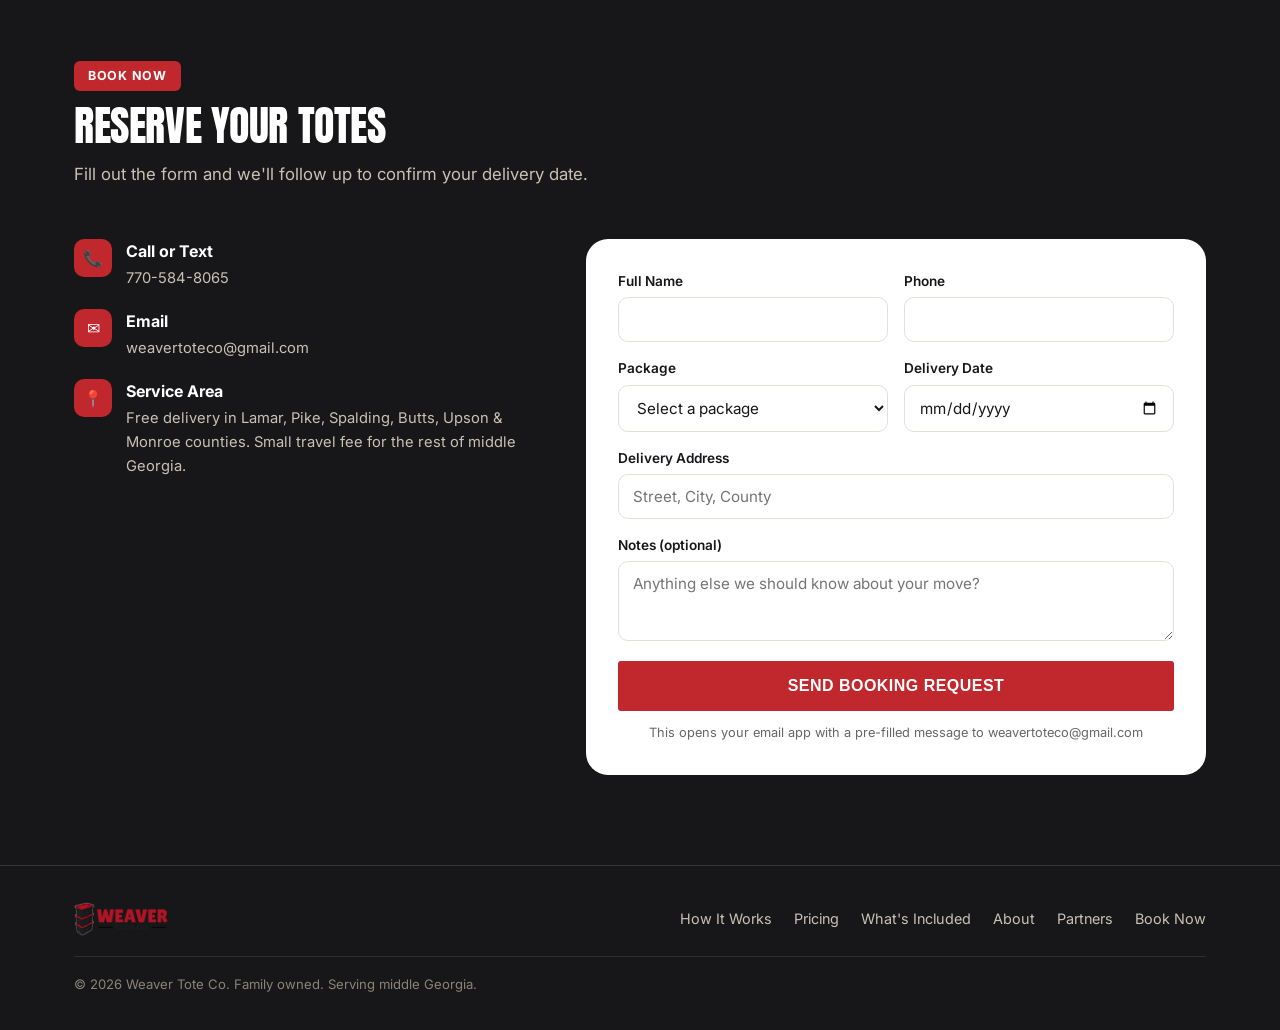
==== commit 5c28b028: "Add files via upload" ====
--- a/index.html
+++ b/index.html
@@ -84,12 +84,10 @@
   .hero h1{ color:#fff; }
   .hero .lead{ color:#cfcfd2; }
   .hero-tagline{
-    display:flex; flex-wrap:wrap; gap:10px; align-items:center;
+    display:flex; flex-direction:column; gap:6px;
     font-weight:800; text-transform:uppercase; font-size:0.95rem; letter-spacing:0.02em;
-    color:#fff; margin:20px 0 28px;
-  }
-  .hero-tagline span{ display:flex; align-items:center; gap:10px; }
-  .hero-tagline span:not(.first)::before{ content:'•'; color:var(--red); font-size:1.2rem; }
+    color:#fff; margin:20px 0 28px; padding-left:14px; border-left:3px solid var(--red);
+  }
   .hero .badge-strip{ background:transparent; border-color:rgba(255,255,255,0.3); color:#fff; }
   .hero .badge-strip .badge-dot{ background:var(--red); }
   .hero .btn-ghost{ border-color:rgba(255,255,255,0.4); color:#fff; }
@@ -189,6 +187,7 @@
     width:44px; height:44px; border-radius:12px; background:var(--red); color:var(--white);
     display:flex; align-items:center; justify-content:center; font-size:1.3rem; margin-bottom:16px;
   }
+  .feature-icon svg{ width:22px; height:22px; }
   .feature h3{ font-size:1.08rem; margin-bottom:6px; }
   .feature p{ color:#555; font-size:0.92rem; }
   @media (max-width:900px){ .feature-grid{ grid-template-columns:1fr 1fr; } }
@@ -322,7 +321,7 @@
         <div class="badge-strip"><span class="badge-dot"></span> Serving Lamar &amp; surrounding counties</div>
         <h1>Moving day,<br>minus the <em>cardboard</em>.</h1>
         <p class="lead">Rent stackable, reusable moving totes — delivered ready to pack, picked up when you're done. Rolling dollies included with every package.</p>
-        <p class="hero-tagline"><span class="first">We deliver.</span><span>You pack &amp; move.</span><span>We pick up.</span></p>
+        <p class="hero-tagline">We deliver.<br>You pack &amp; move.<br>We pick up.</p>
         <div class="hero-actions">
           <a href="#book" class="btn btn-primary">Reserve Your Totes</a>
           <a href="#pricing" class="btn btn-ghost">See Pricing</a>
@@ -374,8 +373,6 @@
     </div>
   </div>
 </section>
-
-<div class="tote-rule"><span></span><span></span><span></span><span></span><span></span></div>
 
 <section id="pricing">
   <div class="section-inner">
@@ -429,32 +426,32 @@
     </div>
     <div class="feature-grid">
       <div class="feature">
-        <div class="feature-icon">&#9633;</div>
+        <div class="feature-icon"><svg viewBox="0 0 24 24" fill="none" stroke="#fff" stroke-width="2" stroke-linecap="round" stroke-linejoin="round"><path d="M21 8 12 3 3 8l9 5 9-5Z"/><path d="M3 8v8l9 5 9-5V8"/><path d="M12 13v8"/></svg></div>
         <h3>Snap-Lid Totes</h3>
         <p>Stackable plastic bins with secure lids — no tape, no collapsing, no surprises.</p>
       </div>
       <div class="feature">
-        <div class="feature-icon">&#9881;</div>
+        <div class="feature-icon"><svg viewBox="0 0 24 24" fill="none" stroke="#fff" stroke-width="2" stroke-linecap="round" stroke-linejoin="round"><circle cx="6" cy="18" r="2.5"/><circle cx="16" cy="18" r="2.5"/><path d="M8.5 18h5M3 18V7a1 1 0 0 1 1-1h5v9M13 8h4l3 4v6"/></svg></div>
         <h3>Rolling Dollies</h3>
         <p>Roll loaded totes straight to the truck instead of carrying them by hand.</p>
       </div>
       <div class="feature">
-        <div class="feature-icon">&#9851;</div>
-        <h3>Reusable & Eco-Friendly</h3>
+        <div class="feature-icon"><svg viewBox="0 0 24 24" fill="none" stroke="#fff" stroke-width="2" stroke-linecap="round" stroke-linejoin="round"><path d="M7 3 3 7l4 4"/><path d="M3 7h13a4 4 0 0 1 4 4v1"/><path d="m17 21 4-4-4-4"/><path d="M21 17H8a4 4 0 0 1-4-4v-1"/></svg></div>
+        <h3>Reusable &amp; Eco-Friendly</h3>
         <p>Skip the cardboard waste. Our totes are cleaned and reused move after move.</p>
       </div>
       <div class="feature">
-        <div class="feature-icon">&#128663;</div>
+        <div class="feature-icon"><svg viewBox="0 0 24 24" fill="none" stroke="#fff" stroke-width="2" stroke-linecap="round" stroke-linejoin="round"><rect x="1" y="7" width="14" height="10" rx="1"/><path d="M15 10h4l3 3v4h-7z"/><circle cx="6" cy="19" r="1.8"/><circle cx="18.5" cy="19" r="1.8"/></svg></div>
         <h3>Delivery Included</h3>
         <p>Free delivery and pickup across our six core counties, right on schedule.</p>
       </div>
       <div class="feature">
-        <div class="feature-icon">&#128203;</div>
+        <div class="feature-icon"><svg viewBox="0 0 24 24" fill="none" stroke="#fff" stroke-width="2" stroke-linecap="round" stroke-linejoin="round"><rect x="5" y="4" width="14" height="17" rx="2"/><path d="M9 3h6a1 1 0 0 1 1 1v1H8V4a1 1 0 0 1 1-1Z"/><path d="m9 13 2 2 4-4"/></svg></div>
         <h3>Simple Booking</h3>
         <p>Pick a package, tell us your dates, and we'll handle the rest.</p>
       </div>
       <div class="feature">
-        <div class="feature-icon">&#9200;</div>
+        <div class="feature-icon"><svg viewBox="0 0 24 24" fill="none" stroke="#fff" stroke-width="2" stroke-linecap="round" stroke-linejoin="round"><circle cx="12" cy="12" r="9"/><path d="M12 7v5l4 2"/></svg></div>
         <h3>Flexible Windows</h3>
         <p>Two-week rentals as standard, with extensions available if your move runs long.</p>
       </div>
@@ -466,14 +463,11 @@
   <div class="section-inner">
     <div class="about-grid">
       <div class="about-copy">
-        <span class="eyebrow">About Us</span>
+        <span class="eyebrow">Meet the Weavers</span>
         <h2>Family owned, locally run</h2>
-        <p>Weaver Tote Co. started with a simple idea: moving shouldn't mean a garage full of soggy cardboard and a roll of tape you'll never use again. We deliver clean, sturdy totes and rolling dollies right to your door.</p>
+        <p>We're the Weavers — a busy family who knows firsthand how stressful moving can be. That's exactly why we started Weaver Tote Co.: to make moving just a little easier for other families in our community.</p>
+        <p>This business is truly a family effort. The big kids help load and unload totes, everyone pitches in to clean and sanitize between rentals, and the littles are always happy to be our unofficial marketing team.</p>
         <p>We proudly serve Lamar, Pike, Spalding, Butts, Upson, and Monroe counties with free delivery, plus the rest of middle Georgia for a small travel fee.</p>
-        <div class="about-stats">
-          <div class="stat"><b>Lamar &amp;<br>Surrounding</b><span>Counties served free</span></div>
-          <div class="stat"><b>2 wk</b><span>Standard rental window</span></div>
-        </div>
       </div>
       <div class="family-photo-wrap">
         <img src="family.jpeg" alt="The Weaver family, owners of Weaver Tote Co.">
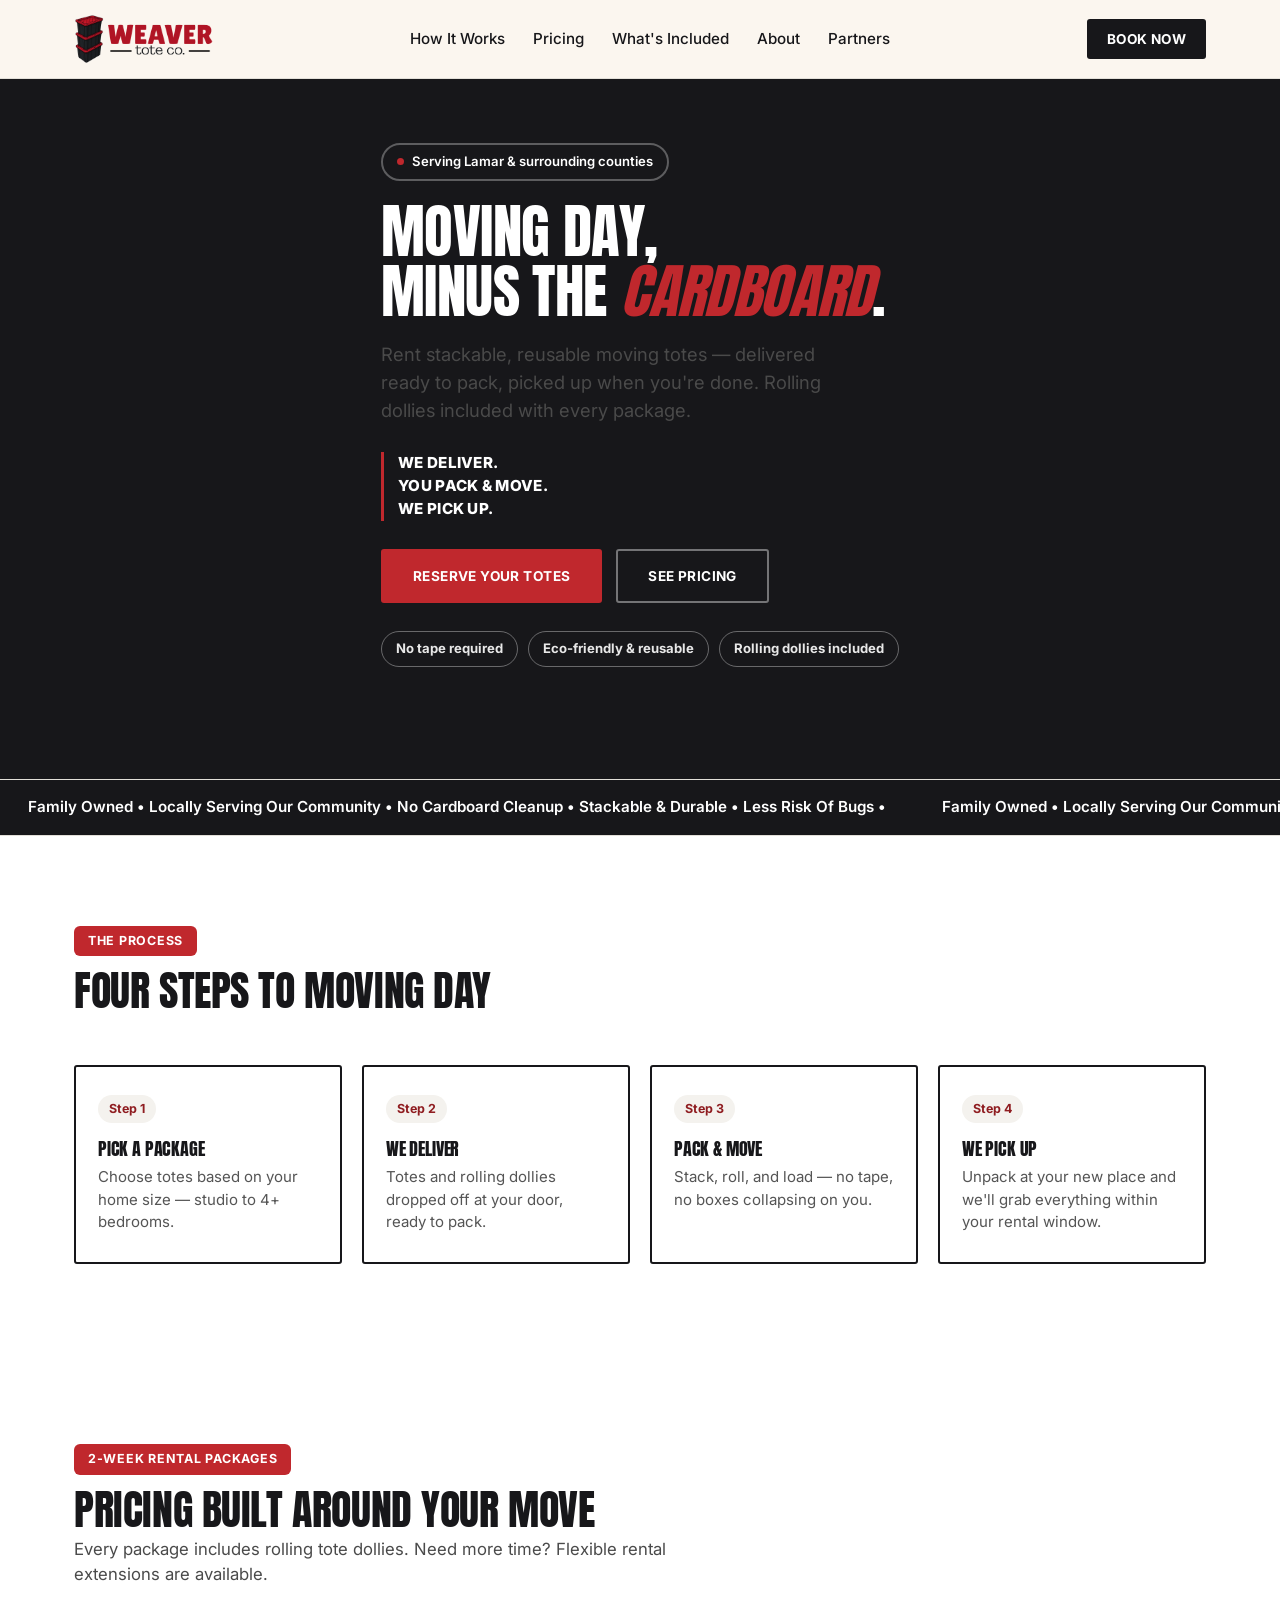
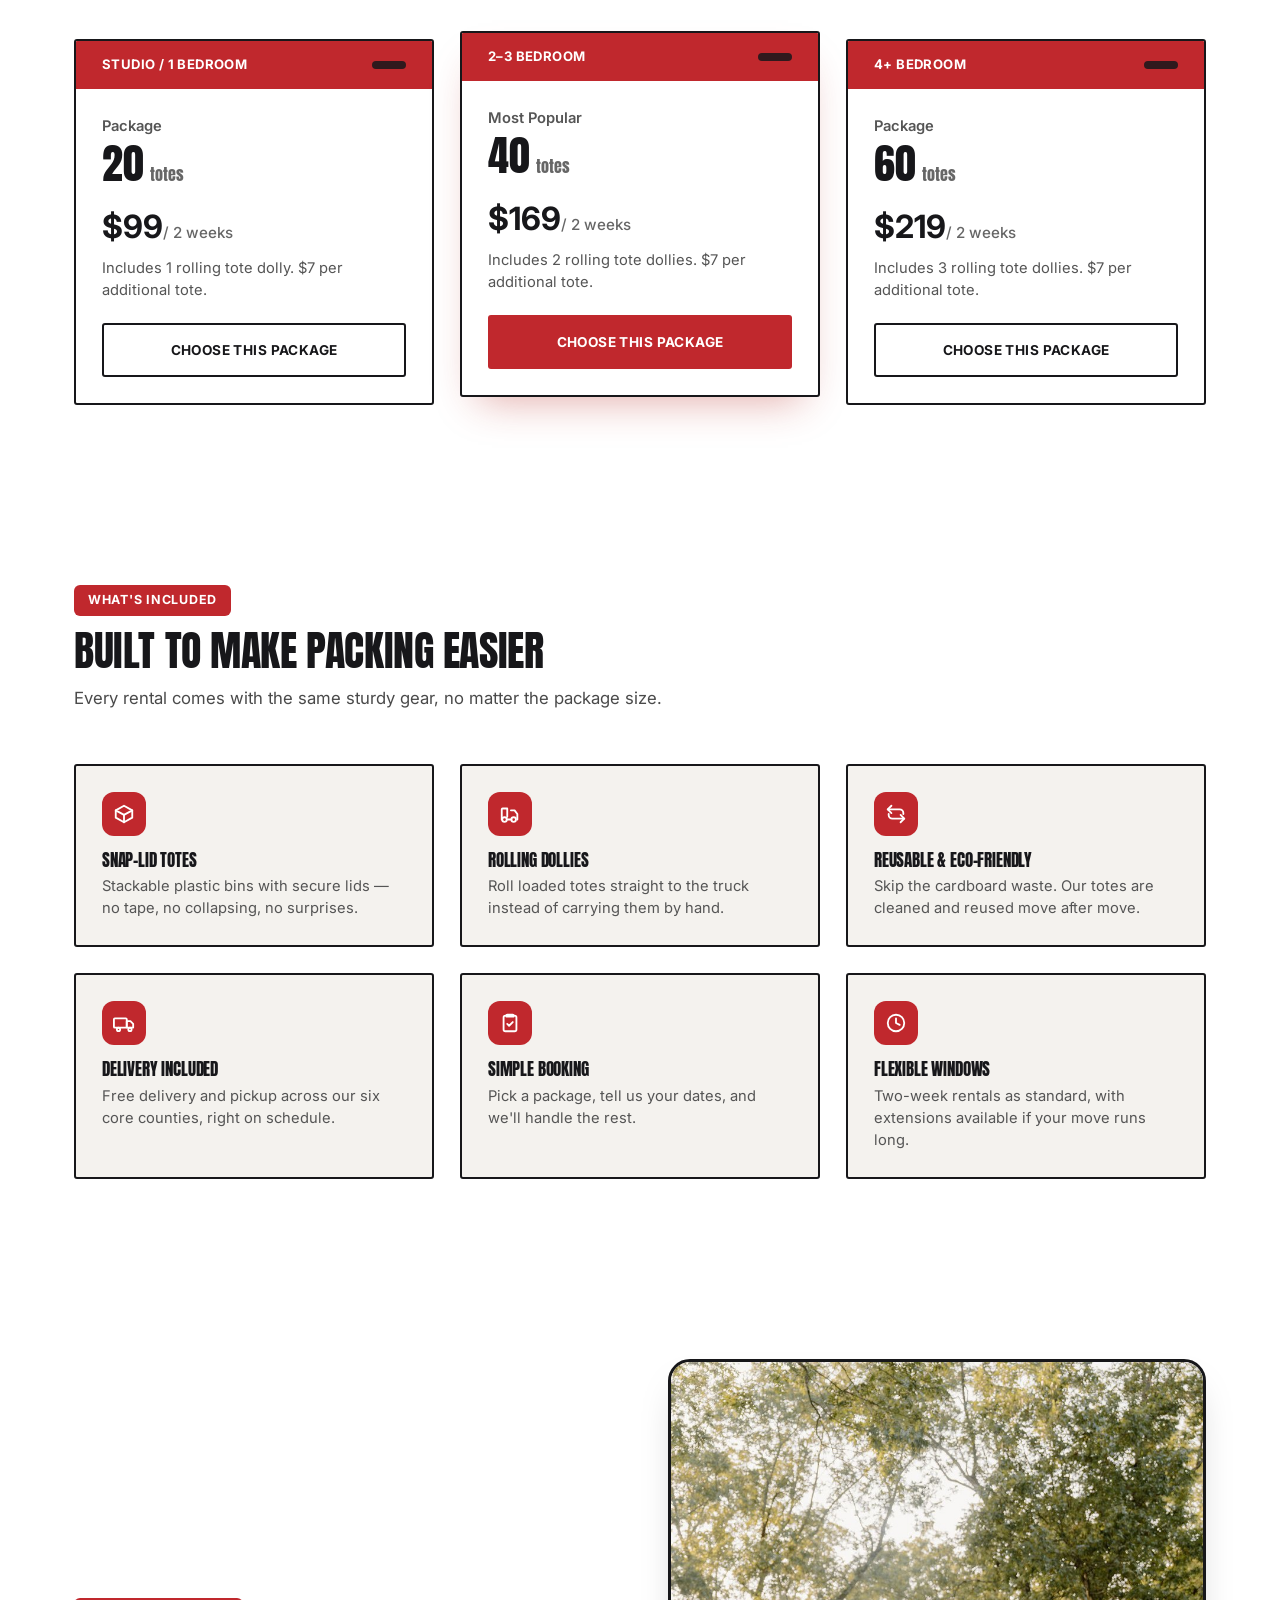
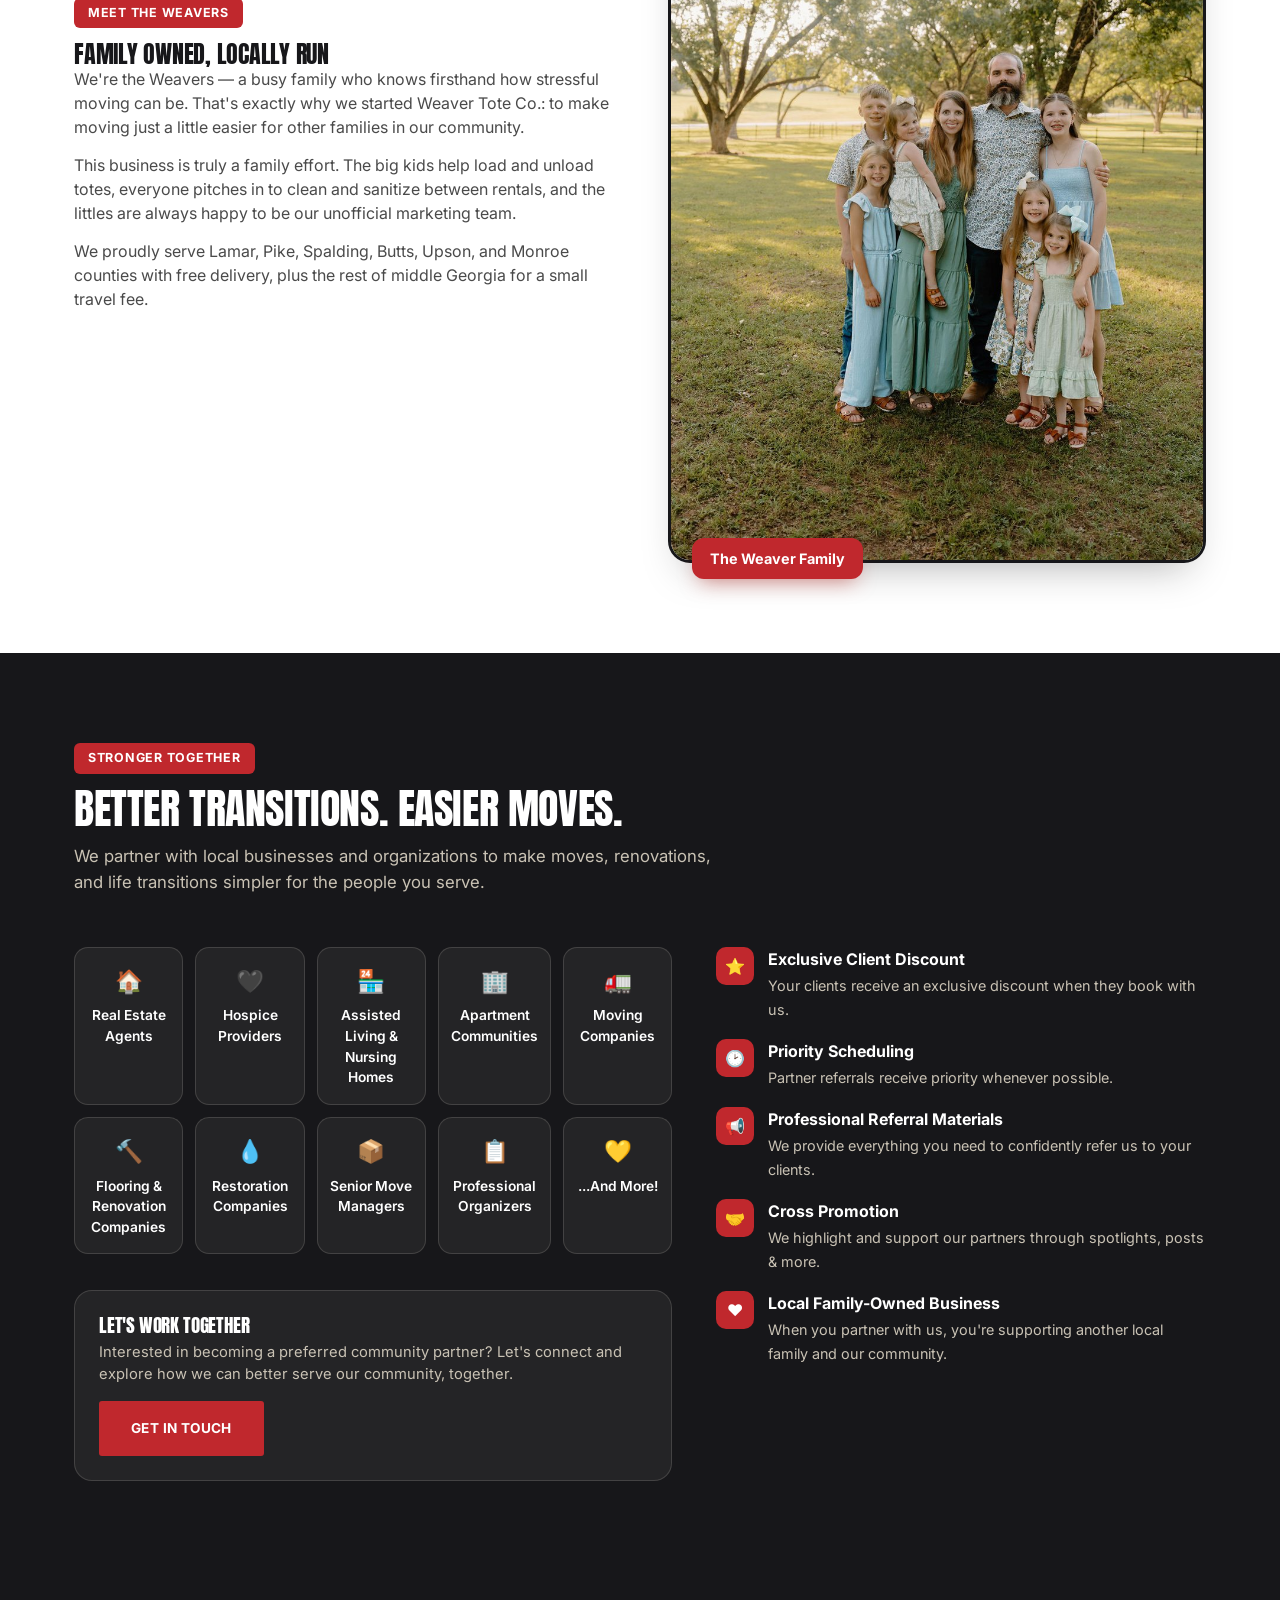
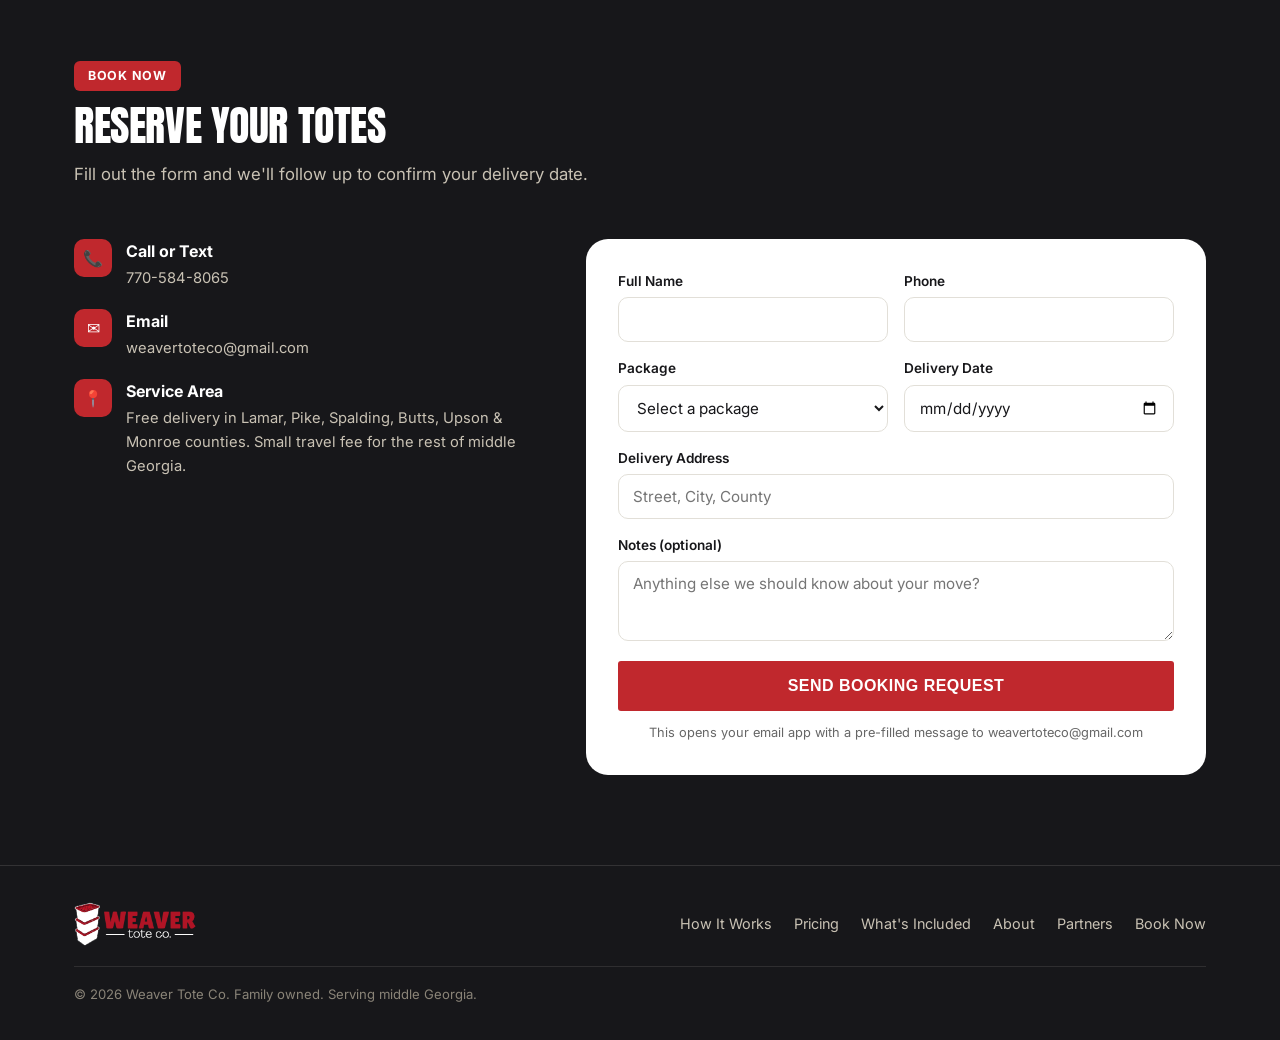
==== commit 4d50f650: "Add files via upload" ====
--- a/index.html
+++ b/index.html
@@ -275,8 +275,8 @@
   footer{ background:var(--ink); border-top:1px solid rgba(251,246,238,0.12); padding:36px 0; }
   .footer-inner{ max-width:var(--max); margin:0 auto; padding:0 24px; display:flex; flex-direction:column; gap:20px; }
   .footer-top{ display:flex; justify-content:space-between; align-items:center; flex-wrap:wrap; gap:16px; }
-  .footer-logo{ display:flex; align-items:center; gap:10px; }
-  .footer-logo img{ height:34px; width:auto; }
+  .footer-logo{ display:flex; align-items:center; gap:10px; flex-shrink:0; }
+  .footer-logo img{ height:44px; width:auto; flex-shrink:0; }
   .footer-links{ display:flex; gap:22px; flex-wrap:wrap; font-size:0.9rem; }
   .footer-links a{ color:#c9c2b4; }
   .footer-links a:hover{ color:var(--white); }
@@ -598,7 +598,7 @@
   <div class="footer-inner">
     <div class="footer-top">
       <div class="footer-logo">
-        <img src="logo.png" alt="Weaver Tote Co.">
+        <img src="logo-white.png" alt="Weaver Tote Co.">
       </div>
       <div class="footer-links">
         <a href="#how">How It Works</a>
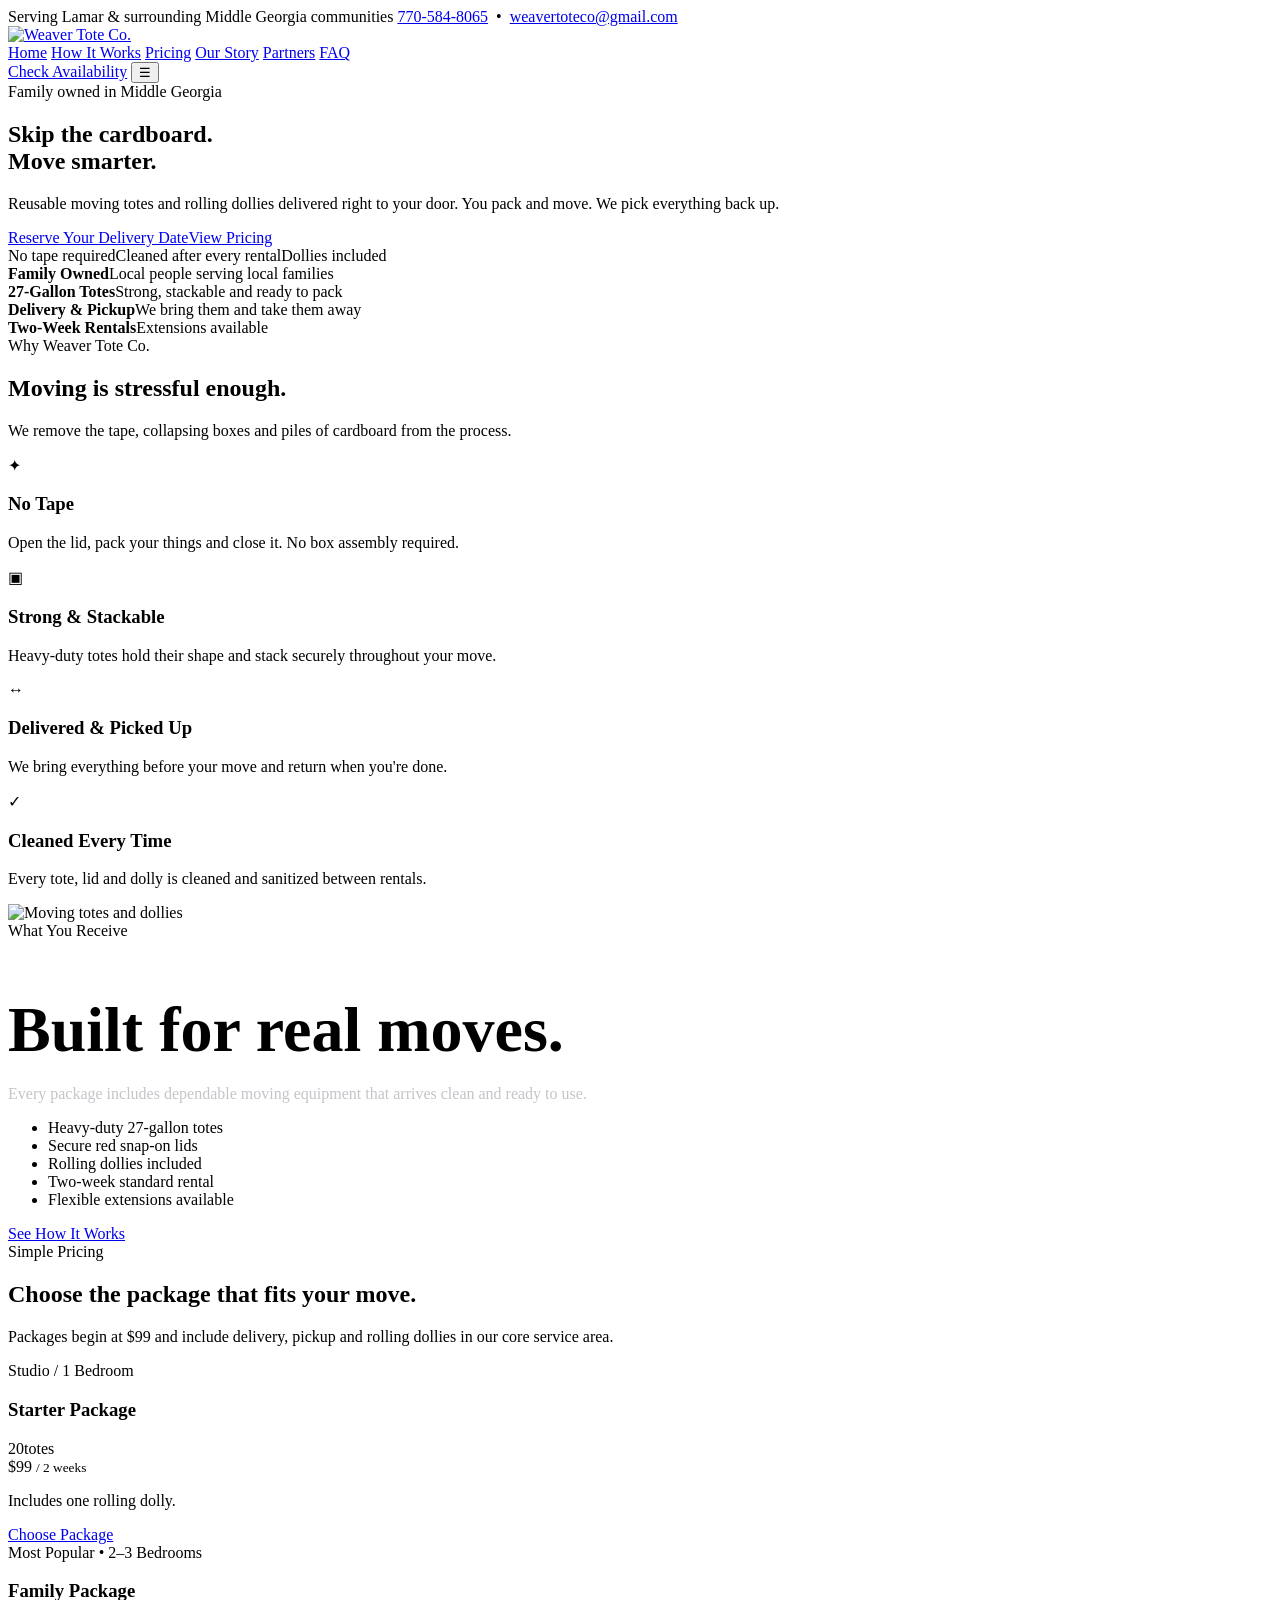
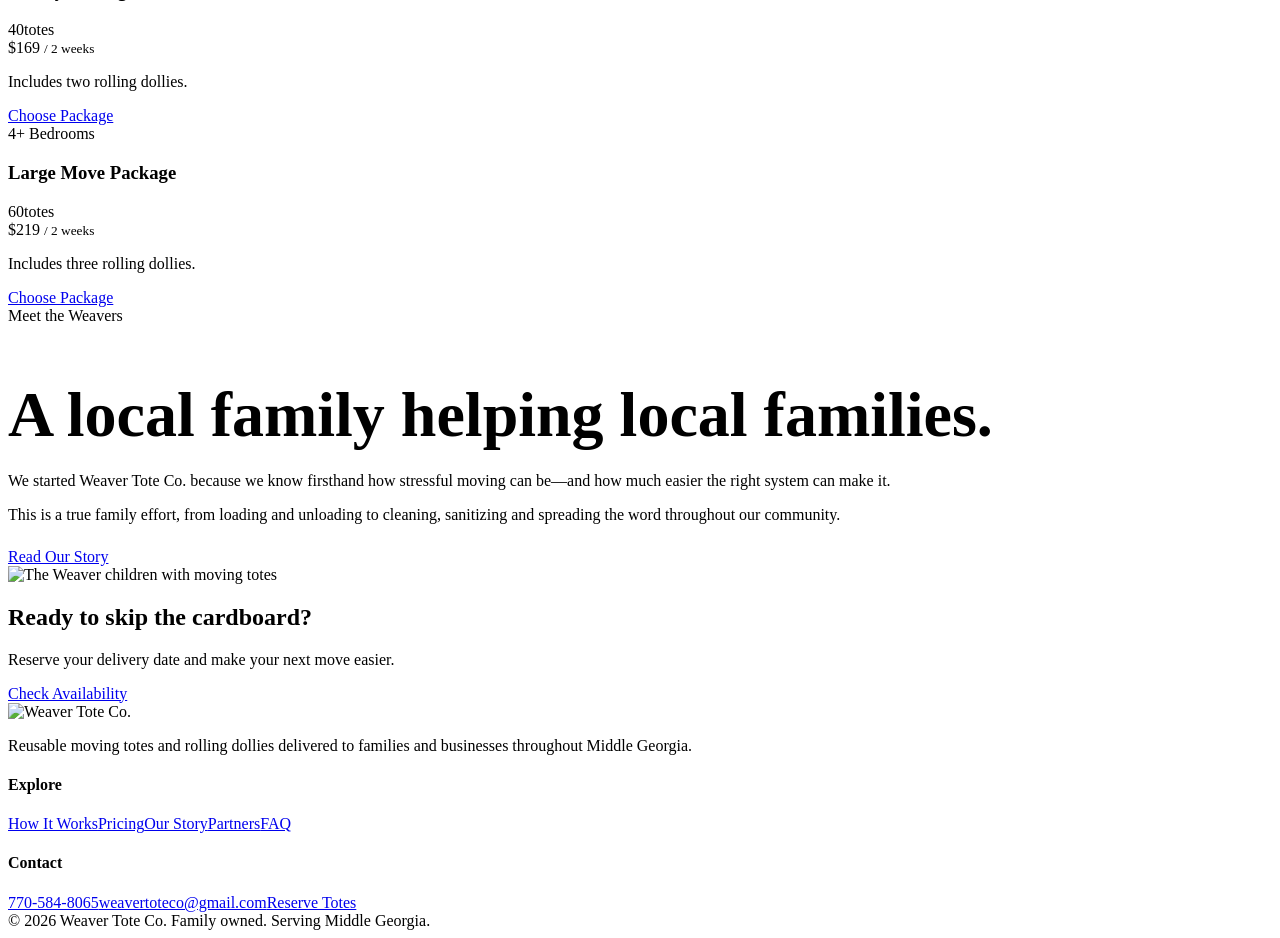
==== commit c3c69fd3: "Add files via upload" ====
--- a/index.html
+++ b/index.html
@@ -1,647 +1,99 @@
 <!DOCTYPE html>
-<html lang="en">
-<head>
-<meta charset="UTF-8">
-<meta name="viewport" content="width=device-width, initial-scale=1.0">
+<html lang="en"><head>
+<meta charset="UTF-8"><meta name="viewport" content="width=device-width,initial-scale=1">
 <meta name="color-scheme" content="light only">
-<title>Weaver Tote Co. | Moving Tote & Dolly Rentals in Middle Georgia</title>
-<meta name="description" content="Rent stackable moving totes and rolling dollies, delivered to your door in middle Georgia. Free delivery to Lamar, Pike, Spalding, Butts, Upson & Monroe counties.">
-<link rel="preconnect" href="https://fonts.googleapis.com">
-<link rel="preconnect" href="https://fonts.gstatic.com" crossorigin>
+<title>Weaver Tote Co. | Moving Tote Rentals in Middle Georgia</title><meta name="description" content="Reusable moving totes and rolling dollies delivered throughout Lamar County and surrounding Middle Georgia communities.">
+<link rel="preconnect" href="https://fonts.googleapis.com"><link rel="preconnect" href="https://fonts.gstatic.com" crossorigin>
 <link href="https://fonts.googleapis.com/css2?family=Anton&family=Inter:wght@400;500;600;700;800&display=swap" rel="stylesheet">
-<style>
-  :root{
-    color-scheme: light;
-    --red:#C0282D;
-    --red-dark:#8F1D21;
-    --ink:#17171A;
-    --cream:#FFFFFF;
-    --cream-deep:#F4F2EE;
-    --white:#FFFFFF;
-    --gold:#C0282D;
-    --line: #E2DFD8;
-    --radius: 3px;
-    --max: 1180px;
-  }
-  *{box-sizing:border-box; margin:0; padding:0;}
-  html{scroll-behavior:smooth; background:#FFFFFF;}
-  body{
-    font-family:'Inter', sans-serif;
-    color:var(--ink);
-    background:var(--cream);
-    line-height:1.5;
-    -webkit-font-smoothing:antialiased;
-  }
-  h1,h2,h3,h4{ font-family:'Anton', sans-serif; font-weight:400; line-height:1.02; letter-spacing:-0.01em; text-transform:uppercase; }
-  a{ color:inherit; text-decoration:none; }
-  img{ max-width:100%; display:block; }
-  .section-inner{ max-width:var(--max); margin:0 auto; padding:0 24px; }
-  @media (prefers-reduced-motion: reduce){ *{ animation:none !important; transition:none !important; } }
-
-  /* ---------- NAV ---------- */
-  header{
-    position:sticky; top:0; z-index:50;
-    background:rgba(251,246,238,0.92);
-    backdrop-filter:blur(8px);
-    border-bottom:1px solid var(--line);
-  }
-  .nav-inner{
-    max-width:var(--max); margin:0 auto; padding:14px 24px;
-    display:flex; align-items:center; justify-content:space-between;
-  }
-  .nav-logo{ display:flex; align-items:center; gap:10px; font-family:'Anton',sans-serif; font-weight:400; font-size:1.25rem; }
-  .nav-logo img{ height:50px; width:auto; }
-  .nav-links{ display:flex; gap:28px; font-size:0.95rem; font-weight:500; }
-  .nav-links a{ position:relative; padding:4px 0; }
-  .nav-links a::after{
-    content:''; position:absolute; left:0; bottom:-2px; width:0; height:2px; background:var(--red);
-    transition:width 0.2s ease;
-  }
-  .nav-links a:hover::after{ width:100%; }
-  .nav-cta{
-    background:var(--ink); color:var(--white); padding:10px 20px; border-radius:var(--radius);
-    font-weight:700; font-size:0.85rem; white-space:nowrap; text-transform:uppercase; letter-spacing:0.03em;
-  }
-  .nav-cta:hover{ background:var(--red); }
-  .nav-toggle{
-    display:none; background:none; border:none; font-size:1.6rem; cursor:pointer;
-    -webkit-appearance:none; appearance:none; color:var(--ink); padding:4px; line-height:1;
-  }
-
-  @media (max-width:820px){
-    .nav-links{
-      position:fixed; top:66px; left:0; right:0; background:var(--white);
-      flex-direction:column; gap:0; border-bottom:1px solid var(--line);
-      max-height:0; overflow:hidden; transition:max-height 0.25s ease;
-    }
-    .nav-links.open{ max-height:340px; }
-    .nav-links a{ padding:16px 24px; border-top:1px solid var(--line); }
-    .nav-toggle{ display:block; }
-  }
-
-  /* ---------- HERO ---------- */
-  .hero{ padding:64px 0 0; overflow:hidden; background:var(--ink); color:#fff; }
-  .hero h1{ color:#fff; }
-  .hero .lead{ color:#cfcfd2; }
-  .hero-tagline{
-    display:flex; flex-direction:column; gap:6px;
-    font-weight:800; text-transform:uppercase; font-size:0.95rem; letter-spacing:0.02em;
-    color:#fff; margin:20px 0 28px; padding-left:14px; border-left:3px solid var(--red);
-  }
-  .hero .badge-strip{ background:transparent; border-color:rgba(255,255,255,0.3); color:#fff; }
-  .hero .badge-strip .badge-dot{ background:var(--red); }
-  .hero .btn-ghost{ border-color:rgba(255,255,255,0.4); color:#fff; }
-  .hero .btn-ghost:hover{ background:#fff; color:var(--ink); }
-  .hero .hero-tag{ background:transparent; border:1.5px solid rgba(255,255,255,0.35); color:#e8e8e8; }
-  .hero-grid{
-    display:flex; justify-content:center;
-  }
-  .hero-solo{ max-width:640px; text-align:left; padding-bottom:56px; }
-  .badge-strip{
-    display:inline-flex; align-items:center; gap:8px; background:var(--white);
-    border:2px solid var(--ink); padding:7px 14px; border-radius:999px;
-    font-size:0.82rem; font-weight:600; margin-bottom:20px;
-  }
-  .badge-dot{ width:7px; height:7px; border-radius:50%; background:var(--red); }
-  .hero h1{ font-size:clamp(2.4rem, 5vw, 3.7rem); margin-bottom:20px; }
-  .hero h1 em{ font-style:italic; color:var(--red); font-weight:500; }
-  .hero p.lead{ font-size:1.15rem; max-width:480px; color:#4a4a4a; margin-bottom:28px; }
-  .hero-actions{ display:flex; gap:14px; flex-wrap:wrap; margin-bottom:28px; }
-  .btn{
-    display:inline-flex; align-items:center; justify-content:center; padding:15px 30px;
-    border-radius:var(--radius); font-weight:700; font-size:0.85rem; cursor:pointer; border:2px solid transparent;
-    text-transform:uppercase; letter-spacing:0.03em;
-    transition:transform 0.15s ease, background 0.15s ease;
-  }
-  .btn:hover{ transform:translateY(-2px); }
-  .btn-primary{ background:var(--red); color:var(--white); }
-  .btn-primary:hover{ background:var(--red-dark); }
-  .btn-ghost{ background:transparent; border-color:var(--ink); color:var(--ink); }
-  .btn-ghost:hover{ background:var(--ink); color:var(--white); }
-  .hero-tags{ display:flex; gap:10px; flex-wrap:wrap; }
-  .hero-tag{
-    font-size:0.82rem; font-weight:700; color:var(--white); background:var(--ink);
-    padding:7px 14px; border-radius:999px;
-  }
-
-  .marquee{ border-top:1px solid var(--line); border-bottom:1px solid var(--line); background:var(--ink); overflow:hidden; margin-top:56px; }
-  .marquee-track{ display:flex; white-space:nowrap; animation:scroll 26s linear infinite; }
-  .marquee-track span{ color:var(--cream); font-weight:600; font-size:0.95rem; padding:16px 28px; }
-  .marquee-track span span{ color:var(--white); padding:0; }
-  @keyframes scroll{ from{ transform:translateX(0);} to{ transform:translateX(-50%);} }
-
-  /* ---------- SECTION HEAD ---------- */
-  section{ padding:90px 0; }
-  .section-head{ max-width:640px; margin-bottom:52px; }
-  .eyebrow{
-    display:inline-block; font-size:0.78rem; font-weight:700; letter-spacing:0.06em; text-transform:uppercase;
-    color:var(--white); background:var(--red); padding:6px 14px; border-radius:6px; margin-bottom:14px;
-  }
-  .section-head h2{ font-size:clamp(1.9rem, 3.4vw, 2.6rem); margin-bottom:14px; }
-  .section-head p{ color:#4a4a4a; font-size:1.05rem; }
-
-  /* ---------- PROCESS ---------- */
-  .steps{ display:grid; grid-template-columns:repeat(4,1fr); gap:20px; position:relative; }
-  .step{
-    background:var(--white); border:2px solid var(--ink); border-radius:var(--radius); padding:28px 22px;
-    position:relative;
-  }
-  .step-tag{
-    display:inline-block; background:var(--cream-deep); color:var(--red-dark); font-weight:700;
-    font-size:0.78rem; padding:5px 11px; border-radius:999px; margin-bottom:16px;
-  }
-  .step h3{ font-size:1.15rem; margin-bottom:8px; }
-  .step p{ color:#555; font-size:0.94rem; }
-  @media (max-width:900px){ .steps{ grid-template-columns:1fr 1fr; } }
-  @media (max-width:560px){ .steps{ grid-template-columns:1fr; } }
-
-  /* ---------- PRICING (signature cards styled as totes) ---------- */
-  .pricing-note{ margin-top:-8px; }
-  .pricing-grid{ display:grid; grid-template-columns:repeat(3,1fr); gap:26px; }
-  .price-card{
-    background:var(--white); border:2px solid var(--ink); border-radius:var(--radius);
-    overflow:hidden; position:relative; display:flex; flex-direction:column;
-  }
-  .price-card.featured{ box-shadow:0 20px 40px -18px rgba(179,36,28,0.4); transform:translateY(-8px); }
-  .price-lid{ background:var(--red); padding:14px 26px; display:flex; align-items:center; justify-content:space-between; }
-  .price-lid span{ color:var(--white); font-weight:700; font-size:0.82rem; letter-spacing:0.03em; text-transform:uppercase; }
-  .price-lid .clasp{ width:34px; height:8px; background:var(--ink); border-radius:5px; opacity:0.85; }
-  .price-body{ padding:26px; flex:1; display:flex; flex-direction:column; }
-  .price-card-label{ font-size:0.92rem; color:#555; font-weight:600; margin-bottom:6px; }
-  .price-tote-count{ font-family:'Anton',sans-serif; font-size:2.6rem; font-weight:400; line-height:1; }
-  .price-tote-count small{ font-size:1rem; font-weight:500; margin-left:6px; color:#666; }
-  .price-amount{ font-size:2rem; font-weight:700; margin:18px 0 6px; }
-  .price-amount span{ font-size:0.95rem; font-weight:500; color:#666; }
-  .price-includes{ color:#555; font-size:0.92rem; margin-bottom:22px; }
-  .price-card .btn{ margin-top:auto; }
-  @media (max-width:900px){ .pricing-grid{ grid-template-columns:1fr; } .price-card.featured{ transform:none; } }
-
-  /* ---------- CATALOG / FEATURES ---------- */
-  .catalog{ background:var(--white); }
-  .feature-grid{ display:grid; grid-template-columns:repeat(3,1fr); gap:26px; }
-  .feature{
-    padding:26px; border-radius:var(--radius); background:var(--cream-deep);
-    border:2px solid var(--ink);
-  }
-  .feature-icon{
-    width:44px; height:44px; border-radius:12px; background:var(--red); color:var(--white);
-    display:flex; align-items:center; justify-content:center; font-size:1.3rem; margin-bottom:16px;
-  }
-  .feature-icon svg{ width:22px; height:22px; }
-  .feature h3{ font-size:1.08rem; margin-bottom:6px; }
-  .feature p{ color:#555; font-size:0.92rem; }
-  @media (max-width:900px){ .feature-grid{ grid-template-columns:1fr 1fr; } }
-  @media (max-width:560px){ .feature-grid{ grid-template-columns:1fr; } }
-
-  /* ---------- ABOUT ---------- */
-  .about-grid{ display:grid; grid-template-columns:1fr 1fr; gap:56px; align-items:center; }
-  .about-stats{ display:grid; grid-template-columns:1fr 1fr; gap:18px; margin-top:28px; }
-  .stat{ background:var(--white); border:2px solid var(--ink); border-radius:var(--radius); padding:20px; }
-  .stat b{ font-family:'Anton',sans-serif; font-size:1.8rem; display:block; color:var(--red); }
-  .stat span{ font-size:0.86rem; color:#555; }
-  .about-copy p{ color:#4a4a4a; margin-bottom:14px; }
-  @media (max-width:820px){ .about-grid{ grid-template-columns:1fr; } }
-  .family-photo-wrap{ position:relative; }
-  .family-photo-wrap img{
-    border-radius:22px; border:3px solid var(--ink); box-shadow:0 20px 40px -18px rgba(28,28,28,0.35);
-    width:100%; height:auto; object-fit:cover;
-  }
-  .family-tag{
-    position:absolute; bottom:-16px; left:24px; background:var(--red); color:var(--white);
-    padding:10px 18px; border-radius:12px; font-weight:700; font-size:0.9rem; box-shadow:0 10px 20px -8px rgba(179,36,28,0.5);
-  }
-
-  /* ---------- PARTNERS ---------- */
-  .partners{ background:var(--ink); color:var(--cream); }
-  
-  .partners .section-head p{ color:#c9c2b4; }
-  .partners-layout{ display:grid; grid-template-columns:1.1fr 0.9fr; gap:44px; }
-  .partner-grid{ display:grid; grid-template-columns:repeat(5,1fr); gap:12px; margin-bottom:36px; }
-  .partner-chip{
-    background:rgba(251,246,238,0.06); border:1px solid rgba(251,246,238,0.14); border-radius:14px;
-    padding:16px 12px; text-align:center; font-size:0.86rem; font-weight:600;
-  }
-  .partner-chip .p-icon{ font-size:1.4rem; display:block; margin-bottom:8px; }
-  @media (max-width:700px){ .partner-grid{ grid-template-columns:1fr 1fr; } }
-
-  .benefit-list{ display:flex; flex-direction:column; gap:18px; }
-  .benefit{ display:flex; gap:14px; align-items:flex-start; }
-  .benefit-icon{
-    width:38px; height:38px; border-radius:10px; background:var(--red); flex-shrink:0;
-    display:flex; align-items:center; justify-content:center; font-size:1rem;
-  }
-  .benefit b{ display:block; margin-bottom:2px; }
-  .benefit span{ color:#c9c2b4; font-size:0.9rem; }
-  .partner-cta{
-    margin-top:32px; background:rgba(251,246,238,0.06); border:1px solid rgba(251,246,238,0.14);
-    border-radius:18px; padding:24px;
-  }
-  .partner-cta h3{ font-size:1.2rem; margin-bottom:6px; }
-  .partner-cta p{ color:#c9c2b4; font-size:0.92rem; margin-bottom:16px; }
-  @media (max-width:900px){ .partners-layout{ grid-template-columns:1fr; } }
-
-  /* ---------- BOOKING ---------- */
-  .book{ background:var(--ink); color:var(--cream); }
-  
-  .book .section-head p{ color:#c9c2b4; }
-  .book-grid{ display:grid; grid-template-columns:1fr 1.1fr; gap:44px; }
-  .book-info{ display:flex; flex-direction:column; gap:20px; }
-  .info-row{ display:flex; gap:14px; align-items:flex-start; }
-  .info-icon{
-    width:38px; height:38px; border-radius:10px; background:var(--red); flex-shrink:0;
-    display:flex; align-items:center; justify-content:center; font-size:1rem;
-  }
-  .info-row b{ display:block; margin-bottom:2px; }
-  .info-row span{ color:#c9c2b4; font-size:0.92rem; }
-  form{ background:var(--cream); border-radius:22px; padding:32px; color:var(--ink); }
-  .form-row{ display:grid; grid-template-columns:1fr 1fr; gap:16px; }
-  .form-field{ margin-bottom:16px; display:flex; flex-direction:column; gap:6px; }
-  label{ font-size:0.85rem; font-weight:600; }
-  input, select, textarea{
-    font-family:'Inter',sans-serif; padding:12px 14px; border-radius:10px; border:1.5px solid var(--line);
-    font-size:0.95rem; background:var(--white); color:var(--ink);
-  }
-  input:focus, select:focus, textarea:focus{ outline:2px solid var(--red); outline-offset:1px; border-color:var(--red); }
-  textarea{ resize:vertical; min-height:80px; }
-  .form-submit{
-    width:100%; background:var(--red); color:var(--white); border:none; padding:16px; border-radius:var(--radius); text-transform:uppercase; letter-spacing:0.03em;
-    font-weight:700; font-size:1rem; cursor:pointer; margin-top:4px;
-  }
-  .form-submit:hover{ background:var(--red-dark); }
-  .form-note{ font-size:0.8rem; color:#666; text-align:center; margin-top:12px; }
-  @media (max-width:820px){ .book-grid{ grid-template-columns:1fr; } .form-row{ grid-template-columns:1fr; } }
-
-  /* ---------- FOOTER ---------- */
-  footer{ background:var(--ink); border-top:1px solid rgba(251,246,238,0.12); padding:36px 0; }
-  .footer-inner{ max-width:var(--max); margin:0 auto; padding:0 24px; display:flex; flex-direction:column; gap:20px; }
-  .footer-top{ display:flex; justify-content:space-between; align-items:center; flex-wrap:wrap; gap:16px; }
-  .footer-logo{ display:flex; align-items:center; gap:10px; flex-shrink:0; }
-  .footer-logo img{ height:44px; width:auto; flex-shrink:0; }
-  .footer-links{ display:flex; gap:22px; flex-wrap:wrap; font-size:0.9rem; }
-  .footer-links a{ color:#c9c2b4; }
-  .footer-links a:hover{ color:var(--white); }
-  .footer-bottom{ color:#8a8478; font-size:0.82rem; border-top:1px solid rgba(251,246,238,0.1); padding-top:18px; }
-
-  :focus-visible{ outline:2px solid var(--red); outline-offset:2px; }
-
-  /* signature divider */
-  .tote-rule{ display:flex; align-items:center; justify-content:center; gap:10px; padding:36px 0; }
-  .tote-rule span{ width:34px; height:10px; background:var(--ink); border-radius:2px; position:relative; }
-  .tote-rule span::after{
-    content:''; position:absolute; top:-4px; left:-2px; right:-2px; height:5px;
-    background:var(--red); border-radius:2px;
-  }
-</style>
-</head>
-<body>
-
+<link rel="stylesheet" href="assets/styles.css">
+</head><body>
 <header>
-  <div class="nav-inner">
-    <a href="#" class="nav-logo">
-      <img src="logo.png" alt="Weaver Tote Co.">
-    </a>
-    <nav class="nav-links" id="navLinks">
-      <a href="#how">How It Works</a>
-      <a href="#pricing">Pricing</a>
-      <a href="#catalog">What's Included</a>
-      <a href="#about">About</a>
-      <a href="#partners">Partners</a>
-    </nav>
-    <div style="display:flex; align-items:center; gap:14px;">
-      <a href="#book" class="nav-cta">Book Now</a>
-      <button class="nav-toggle" id="navToggle" aria-label="Toggle menu">&#9776;</button>
-    </div>
+ <div class="topbar"><div class="container topbar-inner">
+  <span>Serving Lamar & surrounding Middle Georgia communities</span>
+  <span><a href="tel:+17705848065">770-584-8065</a> &nbsp;•&nbsp; <a href="mailto:weavertoteco@gmail.com">weavertoteco@gmail.com</a></span>
+ </div></div>
+ <div class="container nav">
+  <a class="logo" href="index.html"><img src="assets/weaver-tote-logo.png" alt="Weaver Tote Co."></a>
+  <nav class="nav-links" id="navLinks"><a href="index.html" class="active">Home</a>
+<a href="how-it-works.html" class="">How It Works</a>
+<a href="pricing.html" class="">Pricing</a>
+<a href="our-story.html" class="">Our Story</a>
+<a href="partners.html" class="">Partners</a>
+<a href="faq.html" class="">FAQ</a></nav>
+  <div class="nav-actions">
+   <a class="btn btn-primary" href="book.html">Check Availability</a>
+   <button class="menu-toggle" id="menuToggle" aria-label="Open menu">☰</button>
   </div>
-</header>
-
-<section class="hero">
-  <div class="section-inner">
-    <div class="hero-grid">
-      <div class="hero-solo">
-        <div class="badge-strip"><span class="badge-dot"></span> Serving Lamar &amp; surrounding counties</div>
-        <h1>Moving day,<br>minus the <em>cardboard</em>.</h1>
-        <p class="lead">Rent stackable, reusable moving totes — delivered ready to pack, picked up when you're done. Rolling dollies included with every package.</p>
-        <p class="hero-tagline">We deliver.<br>You pack &amp; move.<br>We pick up.</p>
-        <div class="hero-actions">
-          <a href="#book" class="btn btn-primary">Reserve Your Totes</a>
-          <a href="#pricing" class="btn btn-ghost">See Pricing</a>
-        </div>
-        <div class="hero-tags">
-          <span class="hero-tag">No tape required</span>
-          <span class="hero-tag">Eco-friendly & reusable</span>
-          <span class="hero-tag">Rolling dollies included</span>
-        </div>
-      </div>
-    </div>
+ </div>
+</header><main>
+<section class="home-hero">
+ <div class="container"><div class="home-hero-content">
+  <div class="hero-badge"><i></i> Family owned in Middle Georgia</div>
+  <h1>Skip the cardboard.<br><span>Move smarter.</span></h1>
+  <p>Reusable moving totes and rolling dollies delivered right to your door. You pack and move. We pick everything back up.</p>
+  <div class="actions"><a href="book.html" class="btn btn-primary">Reserve Your Delivery Date</a><a href="pricing.html" class="btn btn-outline">View Pricing</a></div>
+  <div class="proof"><span>No tape required</span><span>Cleaned after every rental</span><span>Dollies included</span></div>
+ </div></div>
+</section>
+<div class="trust"><div class="container trust-grid">
+ <div><strong>Family Owned</strong><span>Local people serving local families</span></div>
+ <div><strong>27-Gallon Totes</strong><span>Strong, stackable and ready to pack</span></div>
+ <div><strong>Delivery & Pickup</strong><span>We bring them and take them away</span></div>
+ <div><strong>Two-Week Rentals</strong><span>Extensions available</span></div>
+</div></div>
+<section><div class="container">
+ <div class="section-head"><span class="eyebrow">Why Weaver Tote Co.</span><h2>Moving is stressful enough.</h2><p>We remove the tape, collapsing boxes and piles of cardboard from the process.</p></div>
+ <div class="card-grid">
+  <article class="card"><div class="card-icon">✦</div><h3>No Tape</h3><p>Open the lid, pack your things and close it. No box assembly required.</p></article>
+  <article class="card"><div class="card-icon">▣</div><h3>Strong & Stackable</h3><p>Heavy-duty totes hold their shape and stack securely throughout your move.</p></article>
+  <article class="card"><div class="card-icon">↔</div><h3>Delivered & Picked Up</h3><p>We bring everything before your move and return when you're done.</p></article>
+  <article class="card"><div class="card-icon">✓</div><h3>Cleaned Every Time</h3><p>Every tote, lid and dolly is cleaned and sanitized between rentals.</p></article>
+ </div>
+</div></section>
+<section class="dark"><div class="container two-col">
+ <div class="photo-frame"><img src="assets/totes-and-dollies.jpeg" alt="Moving totes and dollies"></div>
+ <div><span class="eyebrow">What You Receive</span><h2 style="font-size:clamp(2.5rem,5vw,4.2rem);margin-bottom:18px">Built for real moves.</h2>
+  <p style="color:#c4c4ca">Every package includes dependable moving equipment that arrives clean and ready to use.</p>
+  <ul class="check-list"><li>Heavy-duty 27-gallon totes</li><li>Secure red snap-on lids</li><li>Rolling dollies included</li><li>Two-week standard rental</li><li>Flexible extensions available</li></ul>
+  <a href="how-it-works.html" class="btn btn-primary">See How It Works</a>
+ </div>
+</div></section>
+<section><div class="container">
+ <div class="section-head"><span class="eyebrow">Simple Pricing</span><h2>Choose the package that fits your move.</h2><p>Packages begin at $99 and include delivery, pickup and rolling dollies in our core service area.</p></div>
+ <div class="pricing-grid">
+  <article class="price-card"><div class="price-top">Studio / 1 Bedroom</div><div class="price-body"><h3>Starter Package</h3><div class="tote-count">20<span>totes</span></div><div class="price">$99 <small>/ 2 weeks</small></div><p>Includes one rolling dolly.</p><a href="book.html" data-package="20 Totes — Studio/1BR ($99)" class="btn btn-dark">Choose Package</a></div></article>
+  <article class="price-card featured"><div class="price-top">Most Popular • 2–3 Bedrooms</div><div class="price-body"><h3>Family Package</h3><div class="tote-count">40<span>totes</span></div><div class="price">$169 <small>/ 2 weeks</small></div><p>Includes two rolling dollies.</p><a href="book.html" data-package="40 Totes — 2-3BR ($169)" class="btn btn-primary">Choose Package</a></div></article>
+  <article class="price-card"><div class="price-top">4+ Bedrooms</div><div class="price-body"><h3>Large Move Package</h3><div class="tote-count">60<span>totes</span></div><div class="price">$219 <small>/ 2 weeks</small></div><p>Includes three rolling dollies.</p><a href="book.html" data-package="60 Totes — 4+BR ($219)" class="btn btn-dark">Choose Package</a></div></article>
+ </div>
+</div></section>
+<section style="background:var(--off)"><div class="container two-col">
+ <div><span class="eyebrow">Meet the Weavers</span><h2 style="font-size:clamp(2.4rem,5vw,4rem);margin-bottom:20px">A local family helping local families.</h2>
+ <p style="color:var(--gray);margin-bottom:15px">We started Weaver Tote Co. because we know firsthand how stressful moving can be—and how much easier the right system can make it.</p>
+ <p style="color:var(--gray);margin-bottom:24px">This is a true family effort, from loading and unloading to cleaning, sanitizing and spreading the word throughout our community.</p>
+ <a href="our-story.html" class="btn btn-dark">Read Our Story</a></div>
+ <div class="photo-frame"><img src="assets/family-totes-2.jpeg" alt="The Weaver children with moving totes"></div>
+</div></section>
+</main>
+<section class="cta">
+ <div class="container cta-inner">
+  <div><h2>Ready to skip the cardboard?</h2><p>Reserve your delivery date and make your next move easier.</p></div>
+  <a href="book.html" class="btn btn-dark">Check Availability</a>
+ </div>
+</section>
+<footer>
+ <div class="container">
+  <div class="footer-grid">
+   <div>
+    <div class="footer-logo"><img src="assets/weaver-tote-logo.png" alt="Weaver Tote Co."></div>
+    <p>Reusable moving totes and rolling dollies delivered to families and businesses throughout Middle Georgia.</p>
+   </div>
+   <div><h4>Explore</h4><div class="footer-links">
+    <a href="how-it-works.html">How It Works</a><a href="pricing.html">Pricing</a><a href="our-story.html">Our Story</a><a href="partners.html">Partners</a><a href="faq.html">FAQ</a>
+   </div></div>
+   <div><h4>Contact</h4><div class="footer-links">
+    <a href="tel:+17705848065">770-584-8065</a><a href="mailto:weavertoteco@gmail.com">weavertoteco@gmail.com</a><a href="book.html">Reserve Totes</a>
+   </div></div>
   </div>
-
-  <div class="marquee">
-    <div class="marquee-track">
-      <span>Family Owned <span>&bull;</span> Locally Serving Our Community <span>&bull;</span> No Cardboard Cleanup <span>&bull;</span> Stackable &amp; Durable <span>&bull;</span> Less Risk Of Bugs <span>&bull;</span></span>
-      <span>Family Owned <span>&bull;</span> Locally Serving Our Community <span>&bull;</span> No Cardboard Cleanup <span>&bull;</span> Stackable &amp; Durable <span>&bull;</span> Less Risk Of Bugs <span>&bull;</span></span>
-    </div>
-  </div>
-</section>
-
-<section id="how">
-  <div class="section-inner">
-    <div class="section-head">
-      <span class="eyebrow">The Process</span>
-      <h2>Four steps to moving day</h2>
-    </div>
-    <div class="steps">
-      <div class="step">
-        <span class="step-tag">Step 1</span>
-        <h3>Pick a Package</h3>
-        <p>Choose totes based on your home size — studio to 4+ bedrooms.</p>
-      </div>
-      <div class="step">
-        <span class="step-tag">Step 2</span>
-        <h3>We Deliver</h3>
-        <p>Totes and rolling dollies dropped off at your door, ready to pack.</p>
-      </div>
-      <div class="step">
-        <span class="step-tag">Step 3</span>
-        <h3>Pack & Move</h3>
-        <p>Stack, roll, and load — no tape, no boxes collapsing on you.</p>
-      </div>
-      <div class="step">
-        <span class="step-tag">Step 4</span>
-        <h3>We Pick Up</h3>
-        <p>Unpack at your new place and we'll grab everything within your rental window.</p>
-      </div>
-    </div>
-  </div>
-</section>
-
-<section id="pricing">
-  <div class="section-inner">
-    <div class="section-head">
-      <span class="eyebrow">2-Week Rental Packages</span>
-      <h2>Pricing built around your move</h2>
-      <p class="pricing-note">Every package includes rolling tote dollies. Need more time? Flexible rental extensions are available.</p>
-    </div>
-
-    <div class="pricing-grid">
-      <div class="price-card">
-        <div class="price-lid"><span>Studio / 1 Bedroom</span><div class="clasp"></div></div>
-        <div class="price-body">
-          <div class="price-card-label">Package</div>
-          <div class="price-tote-count">20<small>totes</small></div>
-          <div class="price-amount">$99<span>/ 2 weeks</span></div>
-          <p class="price-includes">Includes 1 rolling tote dolly. $7 per additional tote.</p>
-          <a href="#book" class="btn btn-ghost">Choose This Package</a>
-        </div>
-      </div>
-      <div class="price-card featured">
-        <div class="price-lid"><span>2&ndash;3 Bedroom</span><div class="clasp"></div></div>
-        <div class="price-body">
-          <div class="price-card-label">Most Popular</div>
-          <div class="price-tote-count">40<small>totes</small></div>
-          <div class="price-amount">$169<span>/ 2 weeks</span></div>
-          <p class="price-includes">Includes 2 rolling tote dollies. $7 per additional tote.</p>
-          <a href="#book" class="btn btn-primary">Choose This Package</a>
-        </div>
-      </div>
-      <div class="price-card">
-        <div class="price-lid"><span>4+ Bedroom</span><div class="clasp"></div></div>
-        <div class="price-body">
-          <div class="price-card-label">Package</div>
-          <div class="price-tote-count">60<small>totes</small></div>
-          <div class="price-amount">$219<span>/ 2 weeks</span></div>
-          <p class="price-includes">Includes 3 rolling tote dollies. $7 per additional tote.</p>
-          <a href="#book" class="btn btn-ghost">Choose This Package</a>
-        </div>
-      </div>
-    </div>
-  </div>
-</section>
-
-<section id="catalog" class="catalog">
-  <div class="section-inner">
-    <div class="section-head">
-      <span class="eyebrow">What's Included</span>
-      <h2>Built to make packing easier</h2>
-      <p>Every rental comes with the same sturdy gear, no matter the package size.</p>
-    </div>
-    <div class="feature-grid">
-      <div class="feature">
-        <div class="feature-icon"><svg viewBox="0 0 24 24" fill="none" stroke="#fff" stroke-width="2" stroke-linecap="round" stroke-linejoin="round"><path d="M21 8 12 3 3 8l9 5 9-5Z"/><path d="M3 8v8l9 5 9-5V8"/><path d="M12 13v8"/></svg></div>
-        <h3>Snap-Lid Totes</h3>
-        <p>Stackable plastic bins with secure lids — no tape, no collapsing, no surprises.</p>
-      </div>
-      <div class="feature">
-        <div class="feature-icon"><svg viewBox="0 0 24 24" fill="none" stroke="#fff" stroke-width="2" stroke-linecap="round" stroke-linejoin="round"><circle cx="6" cy="18" r="2.5"/><circle cx="16" cy="18" r="2.5"/><path d="M8.5 18h5M3 18V7a1 1 0 0 1 1-1h5v9M13 8h4l3 4v6"/></svg></div>
-        <h3>Rolling Dollies</h3>
-        <p>Roll loaded totes straight to the truck instead of carrying them by hand.</p>
-      </div>
-      <div class="feature">
-        <div class="feature-icon"><svg viewBox="0 0 24 24" fill="none" stroke="#fff" stroke-width="2" stroke-linecap="round" stroke-linejoin="round"><path d="M7 3 3 7l4 4"/><path d="M3 7h13a4 4 0 0 1 4 4v1"/><path d="m17 21 4-4-4-4"/><path d="M21 17H8a4 4 0 0 1-4-4v-1"/></svg></div>
-        <h3>Reusable &amp; Eco-Friendly</h3>
-        <p>Skip the cardboard waste. Our totes are cleaned and reused move after move.</p>
-      </div>
-      <div class="feature">
-        <div class="feature-icon"><svg viewBox="0 0 24 24" fill="none" stroke="#fff" stroke-width="2" stroke-linecap="round" stroke-linejoin="round"><rect x="1" y="7" width="14" height="10" rx="1"/><path d="M15 10h4l3 3v4h-7z"/><circle cx="6" cy="19" r="1.8"/><circle cx="18.5" cy="19" r="1.8"/></svg></div>
-        <h3>Delivery Included</h3>
-        <p>Free delivery and pickup across our six core counties, right on schedule.</p>
-      </div>
-      <div class="feature">
-        <div class="feature-icon"><svg viewBox="0 0 24 24" fill="none" stroke="#fff" stroke-width="2" stroke-linecap="round" stroke-linejoin="round"><rect x="5" y="4" width="14" height="17" rx="2"/><path d="M9 3h6a1 1 0 0 1 1 1v1H8V4a1 1 0 0 1 1-1Z"/><path d="m9 13 2 2 4-4"/></svg></div>
-        <h3>Simple Booking</h3>
-        <p>Pick a package, tell us your dates, and we'll handle the rest.</p>
-      </div>
-      <div class="feature">
-        <div class="feature-icon"><svg viewBox="0 0 24 24" fill="none" stroke="#fff" stroke-width="2" stroke-linecap="round" stroke-linejoin="round"><circle cx="12" cy="12" r="9"/><path d="M12 7v5l4 2"/></svg></div>
-        <h3>Flexible Windows</h3>
-        <p>Two-week rentals as standard, with extensions available if your move runs long.</p>
-      </div>
-    </div>
-  </div>
-</section>
-
-<section id="about">
-  <div class="section-inner">
-    <div class="about-grid">
-      <div class="about-copy">
-        <span class="eyebrow">Meet the Weavers</span>
-        <h2>Family owned, locally run</h2>
-        <p>We're the Weavers — a busy family who knows firsthand how stressful moving can be. That's exactly why we started Weaver Tote Co.: to make moving just a little easier for other families in our community.</p>
-        <p>This business is truly a family effort. The big kids help load and unload totes, everyone pitches in to clean and sanitize between rentals, and the littles are always happy to be our unofficial marketing team.</p>
-        <p>We proudly serve Lamar, Pike, Spalding, Butts, Upson, and Monroe counties with free delivery, plus the rest of middle Georgia for a small travel fee.</p>
-      </div>
-      <div class="family-photo-wrap">
-        <img src="family.jpeg" alt="The Weaver family, owners of Weaver Tote Co.">
-        <div class="family-tag">The Weaver Family</div>
-      </div>
-    </div>
-  </div>
-</section>
-
-<section id="partners" class="partners">
-  <div class="section-inner">
-    <div class="section-head">
-      <span class="eyebrow">Stronger Together</span>
-      <h2>Better transitions. Easier moves.</h2>
-      <p>We partner with local businesses and organizations to make moves, renovations, and life transitions simpler for the people you serve.</p>
-    </div>
-    <div class="partners-layout">
-      <div>
-        <div class="partner-grid">
-          <div class="partner-chip"><span class="p-icon">&#127968;</span>Real Estate Agents</div>
-          <div class="partner-chip"><span class="p-icon">&#128420;&#65039;</span>Hospice Providers</div>
-          <div class="partner-chip"><span class="p-icon">&#127978;</span>Assisted Living &amp; Nursing Homes</div>
-          <div class="partner-chip"><span class="p-icon">&#127970;</span>Apartment Communities</div>
-          <div class="partner-chip"><span class="p-icon">&#128667;</span>Moving Companies</div>
-          <div class="partner-chip"><span class="p-icon">&#128296;</span>Flooring &amp; Renovation Companies</div>
-          <div class="partner-chip"><span class="p-icon">&#128167;</span>Restoration Companies</div>
-          <div class="partner-chip"><span class="p-icon">&#128230;</span>Senior Move Managers</div>
-          <div class="partner-chip"><span class="p-icon">&#128203;</span>Professional Organizers</div>
-          <div class="partner-chip"><span class="p-icon">&#128155;</span>...And More!</div>
-        </div>
-        <div class="partner-cta">
-          <h3>Let's work together</h3>
-          <p>Interested in becoming a preferred community partner? Let's connect and explore how we can better serve our community, together.</p>
-          <a href="#book" class="btn btn-primary">Get in Touch</a>
-        </div>
-      </div>
-      <div class="benefit-list">
-        <div class="benefit">
-          <div class="benefit-icon">&#11088;</div>
-          <div><b>Exclusive Client Discount</b><span>Your clients receive an exclusive discount when they book with us.</span></div>
-        </div>
-        <div class="benefit">
-          <div class="benefit-icon">&#128337;</div>
-          <div><b>Priority Scheduling</b><span>Partner referrals receive priority whenever possible.</span></div>
-        </div>
-        <div class="benefit">
-          <div class="benefit-icon">&#128226;</div>
-          <div><b>Professional Referral Materials</b><span>We provide everything you need to confidently refer us to your clients.</span></div>
-        </div>
-        <div class="benefit">
-          <div class="benefit-icon">&#129309;</div>
-          <div><b>Cross Promotion</b><span>We highlight and support our partners through spotlights, posts &amp; more.</span></div>
-        </div>
-        <div class="benefit">
-          <div class="benefit-icon">&#10084;&#65039;</div>
-          <div><b>Local Family-Owned Business</b><span>When you partner with us, you're supporting another local family and our community.</span></div>
-        </div>
-      </div>
-    </div>
-  </div>
-</section>
-
-<section id="book" class="book">
-  <div class="section-inner">
-    <div class="section-head">
-      <span class="eyebrow">Book Now</span>
-      <h2>Reserve your totes</h2>
-      <p>Fill out the form and we'll follow up to confirm your delivery date.</p>
-    </div>
-    <div class="book-grid">
-      <div class="book-info">
-        <div class="info-row">
-          <div class="info-icon">&#128222;</div>
-          <div><b>Call or Text</b><span>770-584-8065</span></div>
-        </div>
-        <div class="info-row">
-          <div class="info-icon">&#9993;</div>
-          <div><b>Email</b><span>weavertoteco@gmail.com</span></div>
-        </div>
-        <div class="info-row">
-          <div class="info-icon">&#128205;</div>
-          <div><b>Service Area</b><span>Free delivery in Lamar, Pike, Spalding, Butts, Upson &amp; Monroe counties. Small travel fee for the rest of middle Georgia.</span></div>
-        </div>
-      </div>
-      <form id="bookingForm">
-        <div class="form-row">
-          <div class="form-field">
-            <label for="name">Full Name</label>
-            <input type="text" id="name" required>
-          </div>
-          <div class="form-field">
-            <label for="phone">Phone</label>
-            <input type="tel" id="phone" required>
-          </div>
-        </div>
-        <div class="form-row">
-          <div class="form-field">
-            <label for="package">Package</label>
-            <select id="package" required>
-              <option value="">Select a package</option>
-              <option value="20 Totes — Studio/1BR ($99)">20 Totes — Studio/1BR ($99)</option>
-              <option value="40 Totes — 2-3BR ($169)">40 Totes — 2-3BR ($169)</option>
-              <option value="60 Totes — 4+BR ($219)">60 Totes — 4+BR ($219)</option>
-              <option value="Custom / Not Sure Yet">Custom / Not Sure Yet</option>
-            </select>
-          </div>
-          <div class="form-field">
-            <label for="date">Delivery Date</label>
-            <input type="date" id="date" required>
-          </div>
-        </div>
-        <div class="form-field">
-          <label for="address">Delivery Address</label>
-          <input type="text" id="address" placeholder="Street, City, County" required>
-        </div>
-        <div class="form-field">
-          <label for="notes">Notes (optional)</label>
-          <textarea id="notes" placeholder="Anything else we should know about your move?"></textarea>
-        </div>
-        <button type="submit" class="form-submit">Send Booking Request</button>
-        <p class="form-note">This opens your email app with a pre-filled message to weavertoteco@gmail.com</p>
-      </form>
-    </div>
-  </div>
-</section>
-
-<footer>
-  <div class="footer-inner">
-    <div class="footer-top">
-      <div class="footer-logo">
-        <img src="logo-white.png" alt="Weaver Tote Co.">
-      </div>
-      <div class="footer-links">
-        <a href="#how">How It Works</a>
-        <a href="#pricing">Pricing</a>
-        <a href="#catalog">What's Included</a>
-        <a href="#about">About</a>
-        <a href="#partners">Partners</a>
-        <a href="#book">Book Now</a>
-      </div>
-    </div>
-    <div class="footer-bottom">
-      <span>&copy; 2026 Weaver Tote Co. Family owned. Serving middle Georgia.</span>
-    </div>
-  </div>
-</footer>
-
-<script>
-  const navToggle = document.getElementById('navToggle');
-  const navLinks = document.getElementById('navLinks');
-  navToggle.addEventListener('click', () => navLinks.classList.toggle('open'));
-  navLinks.querySelectorAll('a').forEach(a => a.addEventListener('click', () => navLinks.classList.remove('open')));
-
-  document.getElementById('bookingForm').addEventListener('submit', function(e){
-    e.preventDefault();
-    const name = document.getElementById('name').value;
-    const phone = document.getElementById('phone').value;
-    const pkg = document.getElementById('package').value;
-    const date = document.getElementById('date').value;
-    const address = document.getElementById('address').value;
-    const notes = document.getElementById('notes').value;
-
-    const subject = encodeURIComponent('Tote Booking Request — ' + name);
-    const body = encodeURIComponent(
-      'Name: ' + name + '\n' +
-      'Phone: ' + phone + '\n' +
-      'Package: ' + pkg + '\n' +
-      'Delivery Date: ' + date + '\n' +
-      'Delivery Address: ' + address + '\n' +
-      'Notes: ' + (notes || 'None')
-    );
-    window.location.href = 'mailto:weavertoteco@gmail.com?subject=' + subject + '&body=' + body;
-  });
-</script>
-
-</body>
-</html>
+  <div class="copyright">© 2026 Weaver Tote Co. Family owned. Serving Middle Georgia.</div>
+ </div>
+</footer><script src="assets/site.js"></script></body></html>
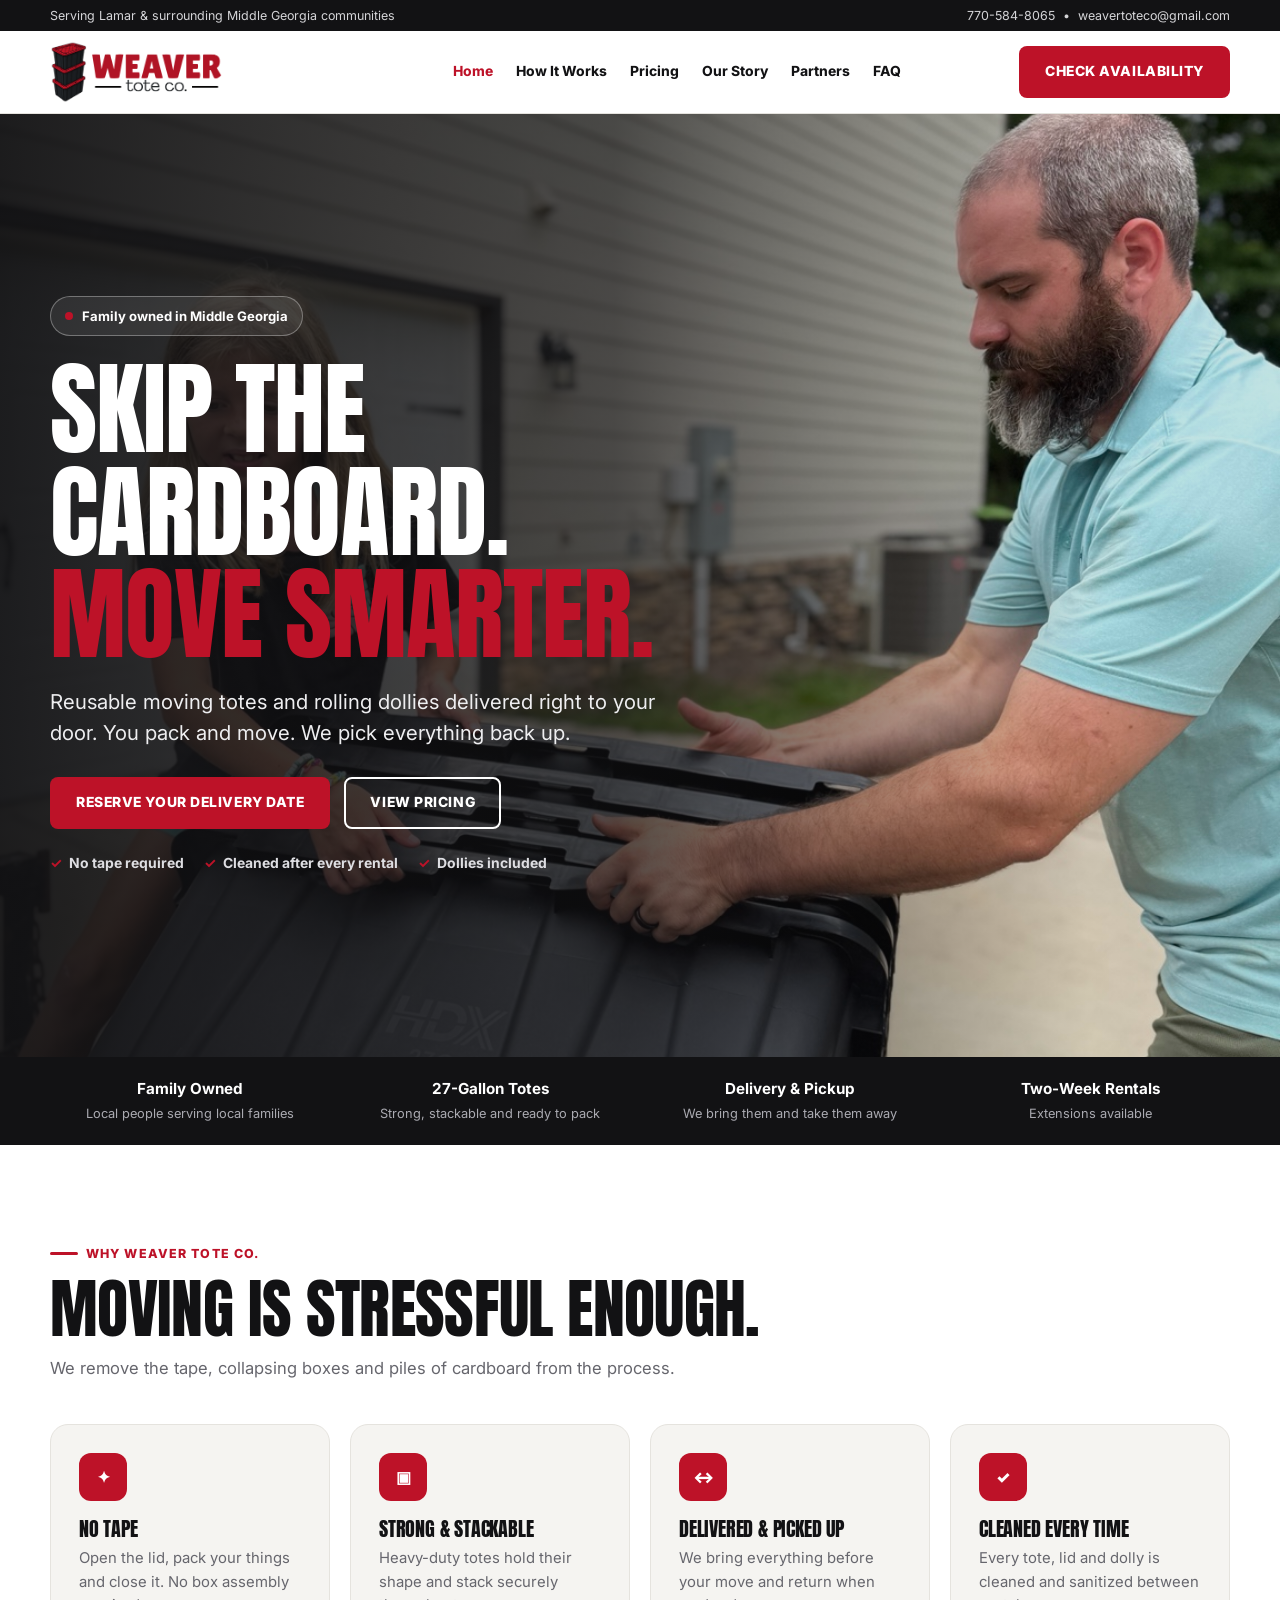
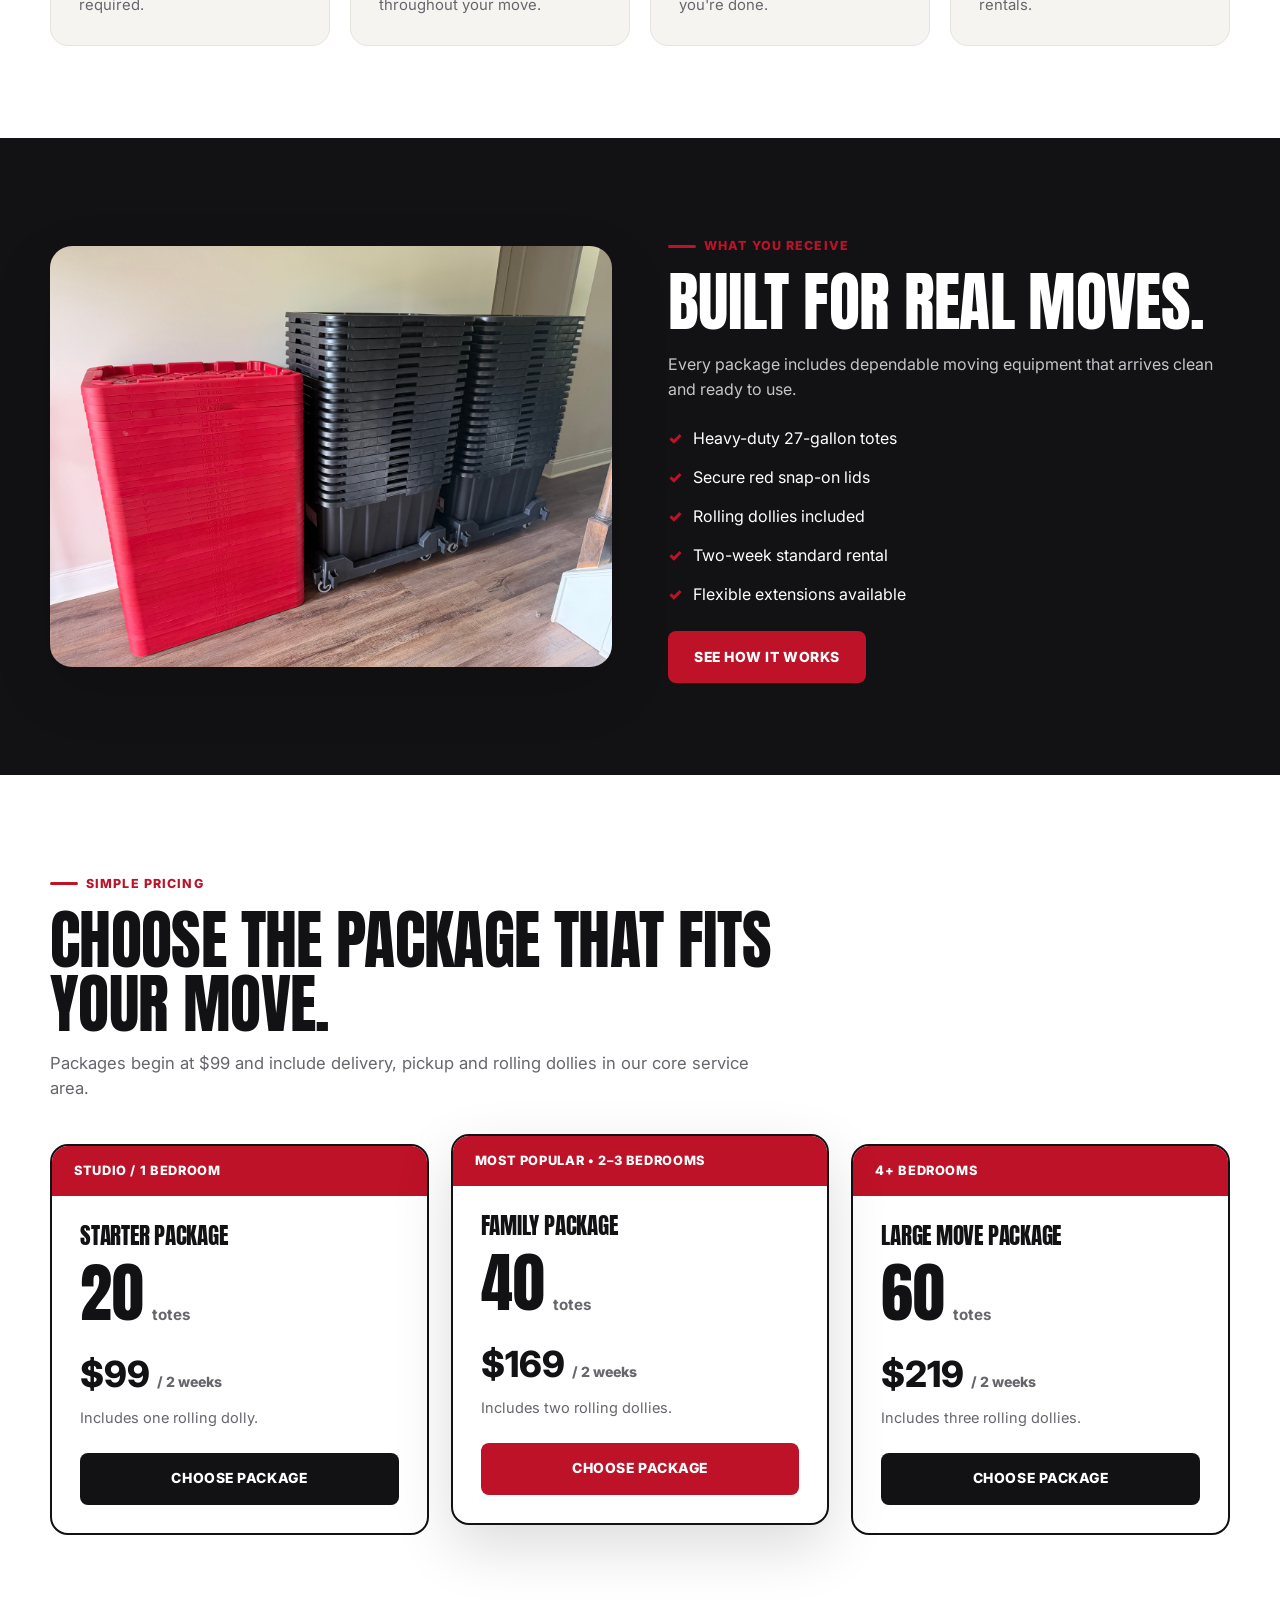
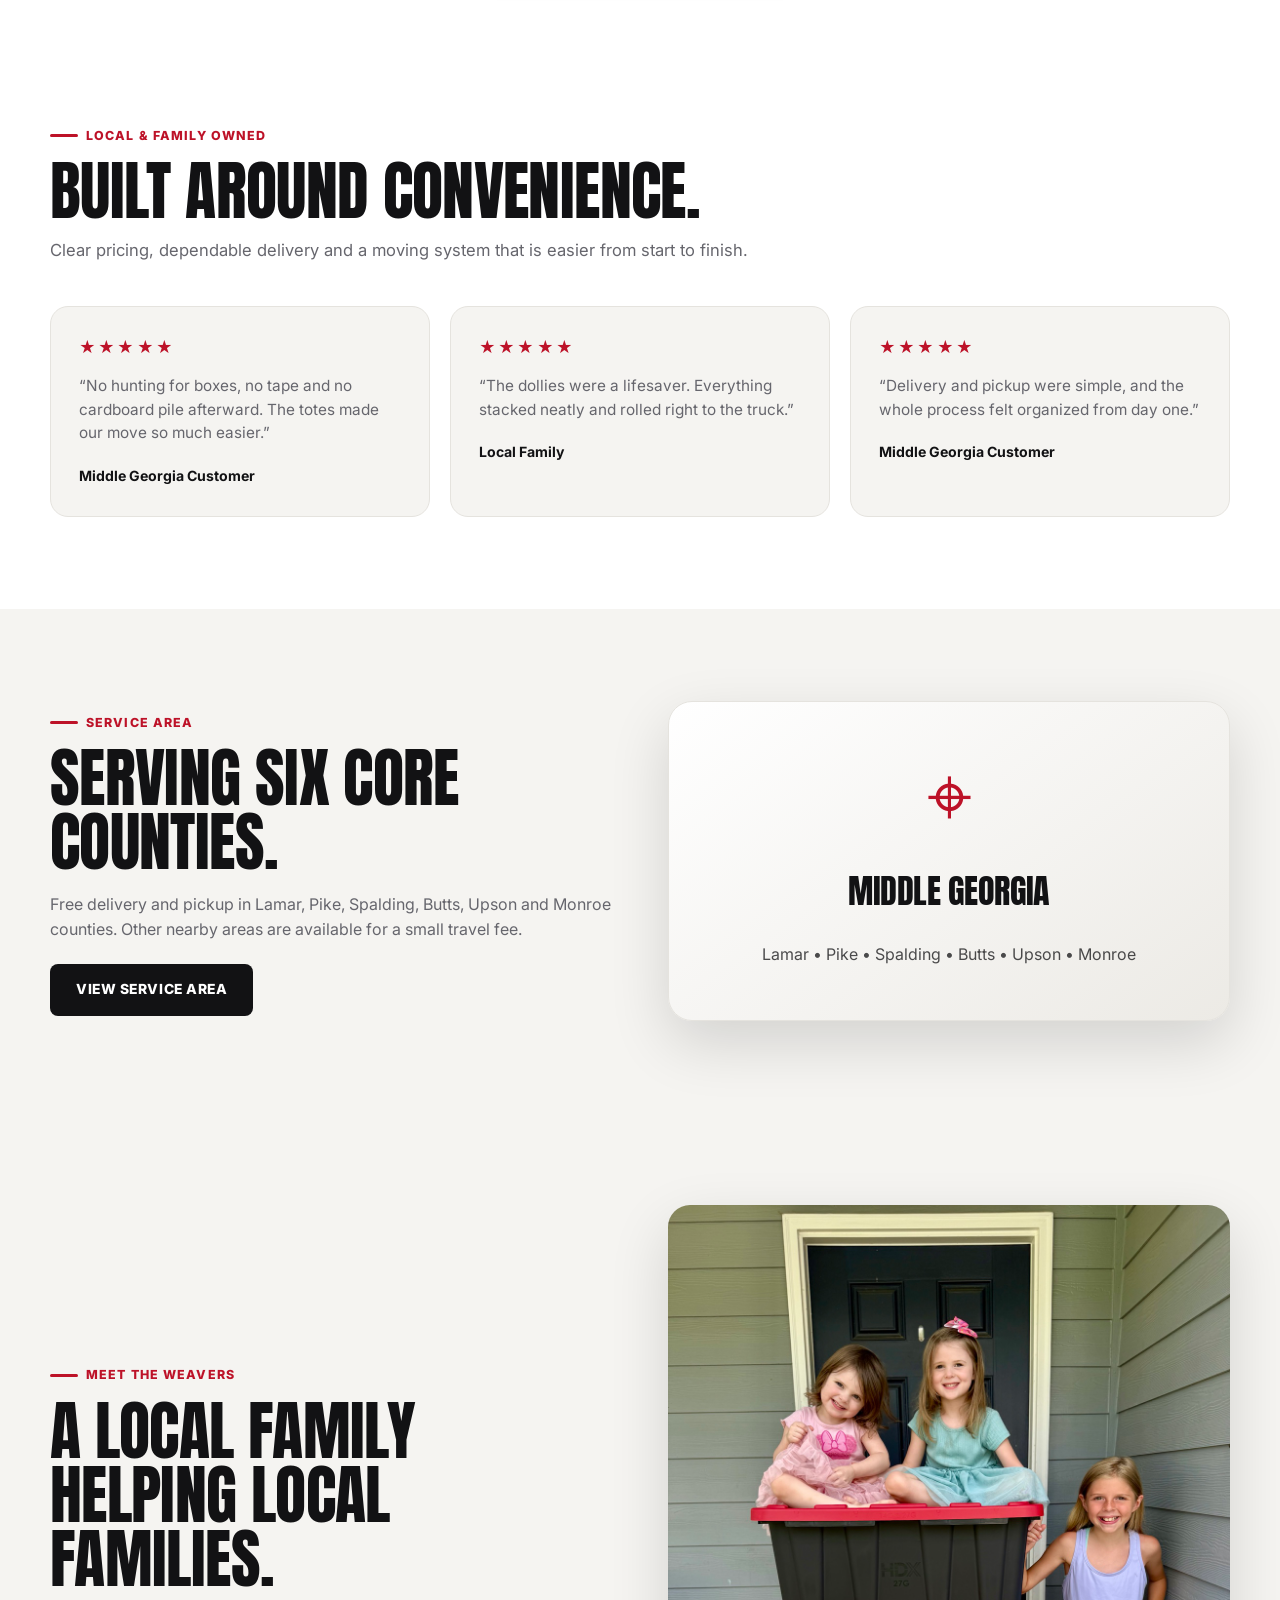
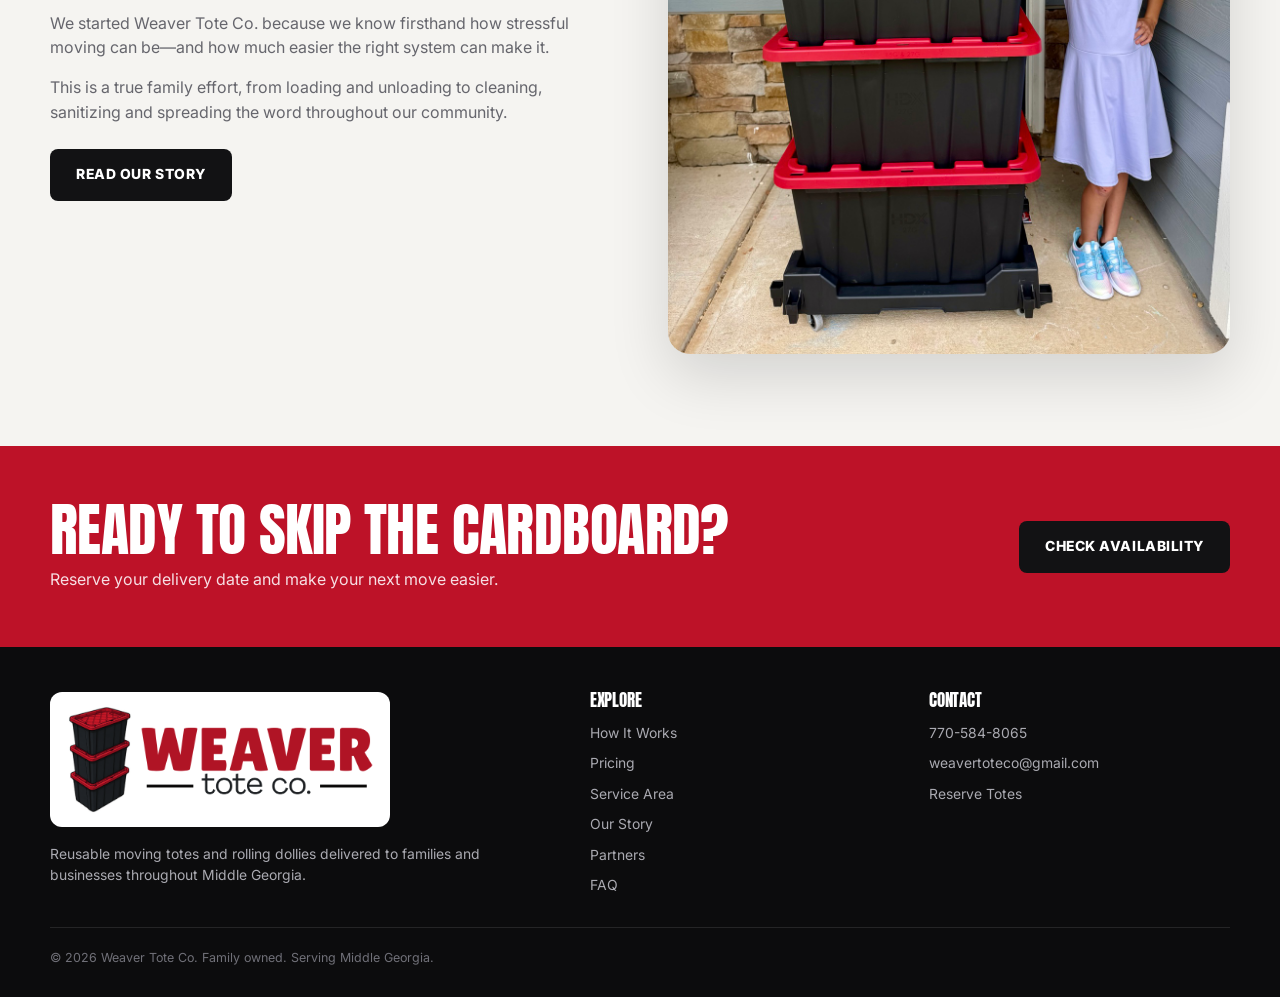
==== commit 8634c12a: "Add files via upload" ====
--- a/index.html
+++ b/index.html
@@ -5,7 +5,7 @@
 <title>Weaver Tote Co. | Moving Tote Rentals in Middle Georgia</title><meta name="description" content="Reusable moving totes and rolling dollies delivered throughout Lamar County and surrounding Middle Georgia communities.">
 <link rel="preconnect" href="https://fonts.googleapis.com"><link rel="preconnect" href="https://fonts.gstatic.com" crossorigin>
 <link href="https://fonts.googleapis.com/css2?family=Anton&family=Inter:wght@400;500;600;700;800&display=swap" rel="stylesheet">
-<link rel="stylesheet" href="assets/styles.css">
+<link rel="stylesheet" href="styles.css">
 </head><body>
 <header>
  <div class="topbar"><div class="container topbar-inner">
@@ -13,7 +13,7 @@
   <span><a href="tel:+17705848065">770-584-8065</a> &nbsp;•&nbsp; <a href="mailto:weavertoteco@gmail.com">weavertoteco@gmail.com</a></span>
  </div></div>
  <div class="container nav">
-  <a class="logo" href="index.html"><img src="assets/weaver-tote-logo.png" alt="Weaver Tote Co."></a>
+  <a class="logo" href="index.html"><img src="weaver-tote-logo.png" alt="Weaver Tote Co."></a>
   <nav class="nav-links" id="navLinks"><a href="index.html" class="active">Home</a>
 <a href="how-it-works.html" class="">How It Works</a>
 <a href="pricing.html" class="">Pricing</a>
@@ -51,7 +51,7 @@
  </div>
 </div></section>
 <section class="dark"><div class="container two-col">
- <div class="photo-frame"><img src="assets/totes-and-dollies.jpeg" alt="Moving totes and dollies"></div>
+ <div class="photo-frame"><img src="totes-and-dollies.jpeg" alt="Moving totes and dollies"></div>
  <div><span class="eyebrow">What You Receive</span><h2 style="font-size:clamp(2.5rem,5vw,4.2rem);margin-bottom:18px">Built for real moves.</h2>
   <p style="color:#c4c4ca">Every package includes dependable moving equipment that arrives clean and ready to use.</p>
   <ul class="check-list"><li>Heavy-duty 27-gallon totes</li><li>Secure red snap-on lids</li><li>Rolling dollies included</li><li>Two-week standard rental</li><li>Flexible extensions available</li></ul>
@@ -66,12 +66,29 @@
   <article class="price-card"><div class="price-top">4+ Bedrooms</div><div class="price-body"><h3>Large Move Package</h3><div class="tote-count">60<span>totes</span></div><div class="price">$219 <small>/ 2 weeks</small></div><p>Includes three rolling dollies.</p><a href="book.html" data-package="60 Totes — 4+BR ($219)" class="btn btn-dark">Choose Package</a></div></article>
  </div>
 </div></section>
+
+<section class="reviews-section">
+ <div class="container">
+  <div class="section-head"><span class="eyebrow">Local & Family Owned</span><h2>Built around convenience.</h2><p>Clear pricing, dependable delivery and a moving system that is easier from start to finish.</p></div>
+  <div class="review-grid">
+   <article class="review-card"><div class="stars">★★★★★</div><p>“No hunting for boxes, no tape and no cardboard pile afterward. The totes made our move so much easier.”</p><strong>Middle Georgia Customer</strong></article>
+   <article class="review-card"><div class="stars">★★★★★</div><p>“The dollies were a lifesaver. Everything stacked neatly and rolled right to the truck.”</p><strong>Local Family</strong></article>
+   <article class="review-card"><div class="stars">★★★★★</div><p>“Delivery and pickup were simple, and the whole process felt organized from day one.”</p><strong>Middle Georgia Customer</strong></article>
+  </div>
+ </div>
+</section>
+<section class="service-callout">
+ <div class="container two-col">
+  <div><span class="eyebrow">Service Area</span><h2 style="font-size:clamp(2.4rem,5vw,4rem);margin-bottom:18px">Serving six core counties.</h2><p style="color:var(--gray);margin-bottom:22px">Free delivery and pickup in Lamar, Pike, Spalding, Butts, Upson and Monroe counties. Other nearby areas are available for a small travel fee.</p><a href="service-area.html" class="btn btn-dark">View Service Area</a></div>
+  <div class="service-map-card light"><div class="map-pin">⌖</div><h3>Middle Georgia</h3><p>Lamar • Pike • Spalding • Butts • Upson • Monroe</p></div>
+ </div>
+</section>
 <section style="background:var(--off)"><div class="container two-col">
  <div><span class="eyebrow">Meet the Weavers</span><h2 style="font-size:clamp(2.4rem,5vw,4rem);margin-bottom:20px">A local family helping local families.</h2>
  <p style="color:var(--gray);margin-bottom:15px">We started Weaver Tote Co. because we know firsthand how stressful moving can be—and how much easier the right system can make it.</p>
  <p style="color:var(--gray);margin-bottom:24px">This is a true family effort, from loading and unloading to cleaning, sanitizing and spreading the word throughout our community.</p>
  <a href="our-story.html" class="btn btn-dark">Read Our Story</a></div>
- <div class="photo-frame"><img src="assets/family-totes-2.jpeg" alt="The Weaver children with moving totes"></div>
+ <div class="photo-frame"><img src="family-totes-2.jpeg" alt="The Weaver children with moving totes"></div>
 </div></section>
 </main>
 <section class="cta">
@@ -84,11 +101,11 @@
  <div class="container">
   <div class="footer-grid">
    <div>
-    <div class="footer-logo"><img src="assets/weaver-tote-logo.png" alt="Weaver Tote Co."></div>
+    <div class="footer-logo"><img src="weaver-tote-logo.png" alt="Weaver Tote Co."></div>
     <p>Reusable moving totes and rolling dollies delivered to families and businesses throughout Middle Georgia.</p>
    </div>
    <div><h4>Explore</h4><div class="footer-links">
-    <a href="how-it-works.html">How It Works</a><a href="pricing.html">Pricing</a><a href="our-story.html">Our Story</a><a href="partners.html">Partners</a><a href="faq.html">FAQ</a>
+    <a href="how-it-works.html">How It Works</a><a href="pricing.html">Pricing</a><a href="service-area.html">Service Area</a><a href="our-story.html">Our Story</a><a href="partners.html">Partners</a><a href="faq.html">FAQ</a>
    </div></div>
    <div><h4>Contact</h4><div class="footer-links">
     <a href="tel:+17705848065">770-584-8065</a><a href="mailto:weavertoteco@gmail.com">weavertoteco@gmail.com</a><a href="book.html">Reserve Totes</a>
@@ -96,4 +113,4 @@
   </div>
   <div class="copyright">© 2026 Weaver Tote Co. Family owned. Serving Middle Georgia.</div>
  </div>
-</footer><script src="assets/site.js"></script></body></html>+</footer><script src="site.js"></script><div class="mobile-actions"><a href="tel:+17705848065">Call</a><a href="sms:17705848065">Text</a><a href="book.html">Book</a></div></body></html>
--- a/styles.css
+++ b/styles.css
@@ -0,0 +1,158 @@
+
+:root{
+  --red:#bd1228;
+  --red-dark:#8f0e1e;
+  --black:#121214;
+  --charcoal:#242428;
+  --white:#fff;
+  --off:#f5f4f1;
+  --line:#e5e3de;
+  --gray:#66666d;
+  --max:1180px;
+  --radius:18px;
+  --shadow:0 22px 60px rgba(0,0,0,.14);
+}
+*{box-sizing:border-box;margin:0;padding:0}
+html{scroll-behavior:smooth}
+body{font-family:"Inter",sans-serif;color:var(--black);background:#fff;line-height:1.55;-webkit-font-smoothing:antialiased}
+img{display:block;max-width:100%}
+a{text-decoration:none;color:inherit}
+button,input,select,textarea{font:inherit}
+h1,h2,h3,h4{font-family:"Anton",sans-serif;font-weight:400;line-height:1;text-transform:uppercase;letter-spacing:-.01em}
+.container{width:min(var(--max),calc(100% - 40px));margin:auto}
+section{padding:92px 0}
+.eyebrow{display:inline-flex;align-items:center;gap:8px;color:var(--red);font-size:.78rem;font-weight:800;letter-spacing:.09em;text-transform:uppercase;margin-bottom:14px}
+.eyebrow:before{content:"";width:28px;height:3px;background:var(--red);border-radius:999px}
+.section-head{max-width:740px;margin-bottom:42px}
+.section-head h2{font-size:clamp(2.2rem,5vw,4rem);margin-bottom:15px}
+.section-head p{color:var(--gray);font-size:1.04rem}
+.btn{display:inline-flex;align-items:center;justify-content:center;min-height:52px;padding:0 24px;border-radius:8px;font-size:.87rem;font-weight:800;letter-spacing:.04em;text-transform:uppercase;border:2px solid transparent;transition:.2s ease;cursor:pointer}
+.btn:hover{transform:translateY(-2px)}
+.btn-primary{background:var(--red);color:#fff}.btn-primary:hover{background:var(--red-dark)}
+.btn-dark{background:var(--black);color:#fff}
+.btn-outline{background:transparent;border-color:currentColor}
+.text-link{font-weight:800;color:var(--red)}
+header{position:sticky;top:0;z-index:100;background:rgba(255,255,255,.96);backdrop-filter:blur(12px);border-bottom:1px solid var(--line)}
+.topbar{background:var(--black);color:#d5d5d8;font-size:.78rem}
+.topbar-inner{min-height:31px;display:flex;justify-content:space-between;align-items:center;gap:15px}
+.topbar a:hover{color:#fff}
+.nav{min-height:82px;display:flex;align-items:center;justify-content:space-between;gap:24px}
+.logo img{width:285px;height:62px;object-fit:contain;object-position:left center}
+.nav-links{display:flex;align-items:center;gap:23px;font-size:.87rem;font-weight:750}
+.nav-links a:hover,.nav-links a.active{color:var(--red)}
+.nav-actions{display:flex;align-items:center;gap:12px}
+.menu-toggle{display:none;border:0;background:none;font-size:1.7rem;cursor:pointer}
+.page-hero{min-height:420px;display:grid;align-items:end;color:#fff;background:linear-gradient(90deg,rgba(16,16,18,.94),rgba(16,16,18,.52)),var(--hero-image) center/cover no-repeat}
+.page-hero-content{max-width:770px;padding:90px 0 72px}
+.page-hero h1{font-size:clamp(3.2rem,8vw,6.4rem);margin-bottom:18px}
+.page-hero p{max-width:640px;color:#e6e6e8;font-size:1.13rem}
+.home-hero{min-height:720px;display:grid;align-items:center;color:#fff;background:linear-gradient(90deg,rgba(16,16,18,.94) 0%,rgba(16,16,18,.72) 48%,rgba(16,16,18,.12) 85%),url("hero-loading-totes.jpeg") center 44%/cover no-repeat}
+.home-hero-content{max-width:720px;padding:90px 0}
+.hero-badge{display:inline-flex;align-items:center;gap:9px;border:1px solid rgba(255,255,255,.32);background:rgba(255,255,255,.08);padding:9px 14px;border-radius:999px;font-size:.82rem;font-weight:700;margin-bottom:22px}
+.hero-badge i{width:8px;height:8px;border-radius:50%;background:var(--red)}
+.home-hero h1{font-size:clamp(3.5rem,8vw,7rem);margin-bottom:20px}
+.home-hero h1 span{color:var(--red)}
+.home-hero p{font-size:clamp(1.05rem,2vw,1.28rem);color:#eeeef0;max-width:610px;margin-bottom:28px}
+.actions{display:flex;gap:14px;flex-wrap:wrap}
+.home-hero .btn-outline{color:#fff}
+.proof{display:flex;flex-wrap:wrap;gap:10px 20px;margin-top:24px;color:#dedee2;font-size:.87rem;font-weight:700}
+.proof span:before{content:"✓";color:var(--red);margin-right:7px}
+.trust{background:var(--black);color:#fff;padding:20px 0}
+.trust-grid{display:grid;grid-template-columns:repeat(4,1fr);gap:20px;text-align:center}
+.trust-grid strong{display:block;font-size:.95rem}.trust-grid span{font-size:.8rem;color:#aaaab1}
+.card-grid{display:grid;grid-template-columns:repeat(4,1fr);gap:20px}
+.card{background:var(--off);border:1px solid var(--line);border-radius:var(--radius);padding:28px}
+.card-icon{width:48px;height:48px;display:grid;place-items:center;background:var(--red);color:#fff;border-radius:12px;margin-bottom:18px;font-weight:900}
+.card h3{font-size:1.22rem;margin-bottom:9px}.card p{color:var(--gray);font-size:.93rem}
+.dark{background:var(--black);color:#fff}.dark .section-head p{color:#c4c4ca}
+.two-col{display:grid;grid-template-columns:1fr 1fr;gap:56px;align-items:center}
+.photo-frame{border-radius:22px;overflow:hidden;box-shadow:var(--shadow)}
+.photo-frame img{width:100%;height:100%;object-fit:cover}
+.check-list{display:grid;gap:14px;margin:25px 0;list-style:none}
+.check-list li{display:flex;gap:11px}.check-list li:before{content:"✓";color:var(--red);font-weight:900}
+.steps{display:grid;grid-template-columns:repeat(4,1fr);gap:18px;counter-reset:steps}
+.step{counter-increment:steps;background:#fff;border:1px solid var(--line);border-radius:var(--radius);padding:28px;position:relative;overflow:hidden}
+.step:after{content:"0" counter(steps);position:absolute;right:14px;top:3px;font-family:"Anton";font-size:4.5rem;color:rgba(189,18,40,.08)}
+.step h3{font-size:1.2rem;margin-bottom:9px}.step p{color:var(--gray);font-size:.92rem}
+.pricing-grid{display:grid;grid-template-columns:repeat(3,1fr);gap:22px}
+.price-card{border:2px solid var(--black);border-radius:18px;overflow:hidden;display:flex;flex-direction:column;background:#fff}
+.price-card.featured{transform:translateY(-10px);box-shadow:var(--shadow)}
+.price-top{background:var(--red);color:#fff;padding:15px 22px;font-size:.8rem;font-weight:800;letter-spacing:.05em;text-transform:uppercase}
+.price-body{padding:28px;display:flex;flex-direction:column;flex:1}
+.price-body h3{font-size:1.45rem;margin-bottom:18px}
+.tote-count{font-family:"Anton";font-size:4rem;line-height:.9}.tote-count span{font-family:"Inter";font-size:.95rem;color:var(--gray);margin-left:8px;font-weight:700}
+.price{font-size:2.25rem;font-weight:800;margin:24px 0 4px}.price small{font-size:.88rem;color:var(--gray)}
+.price-card p{color:var(--gray);font-size:.91rem;margin-bottom:24px}.price-card .btn{margin-top:auto}
+.compare{display:grid;grid-template-columns:1fr 1fr;border-radius:24px;overflow:hidden;box-shadow:var(--shadow)}
+.compare-side{padding:42px}.compare-old{background:#ededed}.compare-new{background:var(--black);color:#fff}
+.compare-side h3{font-size:2rem;margin-bottom:24px}.compare-list{display:grid;gap:14px}
+.compare-item{display:flex;gap:12px;font-weight:650}.compare-icon{width:26px;height:26px;flex:0 0 26px;border-radius:50%;display:grid;place-items:center;font-size:.8rem}
+.compare-old .compare-icon{background:#d4d4d4;color:#777}.compare-new .compare-icon{background:var(--red);color:#fff}
+.story-collage{display:grid;grid-template-columns:1fr 1fr;gap:14px}
+.story-collage img{height:100%;object-fit:cover;border-radius:18px}.story-collage img:first-child{grid-row:span 2;min-height:520px}
+.quote{border-left:4px solid var(--red);padding-left:18px;font-size:1.12rem;font-weight:750;margin:25px 0}
+.partner-grid{display:grid;grid-template-columns:repeat(5,1fr);gap:14px}
+.partner-chip{background:rgba(255,255,255,.06);border:1px solid rgba(255,255,255,.12);border-radius:14px;padding:20px 14px;text-align:center;font-weight:700;font-size:.88rem}
+.partner-chip span{display:block;font-size:1.5rem;margin-bottom:8px}
+.faq-list{max-width:900px;display:grid;gap:12px}
+details{border:1px solid var(--line);border-radius:14px;padding:0 20px;background:#fff}
+summary{cursor:pointer;list-style:none;font-weight:800;padding:20px 34px 20px 0;position:relative}
+summary::-webkit-details-marker{display:none}summary:after{content:"+";position:absolute;right:0;color:var(--red);font-size:1.4rem}details[open] summary:after{content:"−"}
+details p{color:var(--gray);padding:0 0 20px}
+.contact-grid{display:grid;grid-template-columns:.82fr 1.18fr;gap:48px;align-items:start}
+.contact-items{display:grid;gap:16px;margin:25px 0}
+.contact-item{display:flex;gap:12px;align-items:flex-start}
+form{background:#fff;color:var(--black);padding:32px;border-radius:22px;box-shadow:var(--shadow)}
+.form-row{display:grid;grid-template-columns:1fr 1fr;gap:16px}.field{display:grid;gap:7px;margin-bottom:16px}
+label{font-size:.83rem;font-weight:800}input,select,textarea{width:100%;border:1.5px solid #d8d8dc;border-radius:10px;padding:13px 14px;background:#fff}
+input:focus,select:focus,textarea:focus{outline:2px solid rgba(189,18,40,.2);border-color:var(--red)}
+textarea{min-height:95px;resize:vertical}.form-submit{width:100%;border:0}.form-note{font-size:.78rem;color:var(--gray);text-align:center;margin-top:10px}
+.cta{background:var(--red);color:#fff;padding:55px 0}.cta-inner{display:flex;align-items:center;justify-content:space-between;gap:30px}.cta h2{font-size:clamp(2rem,5vw,3.6rem);margin-bottom:8px}.cta p{color:#f7dfe4}
+footer{background:#0c0c0d;color:#fff;padding:45px 0 30px}.footer-grid{display:grid;grid-template-columns:1.25fr .75fr .75fr;gap:38px}
+.footer-logo{background:#fff;border-radius:12px;padding:12px 16px;width:min(100%,340px);margin-bottom:17px}.footer-logo img{width:100%}
+footer p,footer a{color:#aaaab1;font-size:.87rem}footer a:hover{color:#fff}.footer-links{display:grid;gap:9px}footer h4{font-size:1.05rem;margin-bottom:14px}
+.copyright{border-top:1px solid rgba(255,255,255,.1);margin-top:30px;padding-top:20px;color:#707078;font-size:.78rem}
+@media(max-width:980px){
+.nav-links{position:fixed;top:113px;left:0;right:0;background:#fff;flex-direction:column;align-items:stretch;gap:0;max-height:0;overflow:hidden;transition:max-height .25s;border-bottom:1px solid var(--line)}
+.nav-links.open{max-height:450px}.nav-links a{padding:16px 20px;border-top:1px solid var(--line)}.menu-toggle{display:block}
+.card-grid,.steps,.trust-grid{grid-template-columns:repeat(2,1fr)}.two-col,.contact-grid{grid-template-columns:1fr}.partner-grid{grid-template-columns:repeat(3,1fr)}
+}
+@media(max-width:760px){
+.topbar{display:none}.nav{min-height:78px}.nav-links{top:78px}.logo img{width:220px;height:52px}.nav-actions .btn{display:none}
+section{padding:70px 0}.home-hero{min-height:680px;align-items:end;background:linear-gradient(180deg,rgba(16,16,18,.35),rgba(16,16,18,.95) 68%),url("hero-loading-totes.jpeg") 60% center/cover no-repeat}.home-hero-content{padding:190px 0 62px}
+.home-hero h1{font-size:clamp(3.1rem,16vw,5rem)}.pricing-grid,.compare{grid-template-columns:1fr}.price-card.featured{transform:none}.partner-grid{grid-template-columns:repeat(2,1fr)}
+.form-row{grid-template-columns:1fr}.cta-inner{align-items:flex-start;flex-direction:column}.footer-grid{grid-template-columns:1fr 1fr}
+}
+@media(max-width:540px){
+.container{width:min(var(--max),calc(100% - 28px))}.card-grid,.steps,.trust-grid,.partner-grid{grid-template-columns:1fr}.trust-grid{text-align:left}.compare-side{padding:30px 24px}
+.story-collage{grid-template-columns:1fr}.story-collage img:first-child{grid-row:auto;min-height:0}.footer-grid{grid-template-columns:1fr}.logo img{width:195px}
+}
+
+
+/* V2 enhancements */
+.reviews-section{background:#fff}
+.review-grid{display:grid;grid-template-columns:repeat(3,1fr);gap:20px}
+.review-card{border:1px solid var(--line);border-radius:18px;padding:28px;background:var(--off)}
+.review-card .stars{color:var(--red);letter-spacing:.14em;font-size:1rem;margin-bottom:14px}
+.review-card p{color:var(--gray);font-size:.96rem;margin-bottom:18px}
+.review-card strong{font-size:.88rem}
+.service-callout{background:var(--off)}
+.service-map-card{min-height:320px;border-radius:24px;background:radial-gradient(circle at 50% 40%,#333 0,#161618 70%);display:grid;place-items:center;text-align:center;padding:40px;color:#fff;box-shadow:var(--shadow)}
+.service-map-card.light{background:linear-gradient(145deg,#fff,#eceae5);color:var(--black);border:1px solid var(--line)}
+.service-map-card .map-pin{font-size:5rem;color:var(--red);line-height:1}
+.service-map-card h3{font-size:2.1rem;margin:12px 0 8px}
+.service-map-card p{color:inherit;opacity:.75}
+.county-grid{display:grid;grid-template-columns:repeat(3,1fr);gap:20px}
+.county-card{border:1px solid var(--line);border-radius:18px;padding:28px;background:var(--off)}
+.county-card h3{font-size:1.45rem;margin-bottom:8px}
+.county-card p{color:var(--gray)}
+.mobile-actions{display:none}
+@media(max-width:900px){.review-grid,.county-grid{grid-template-columns:1fr 1fr}}
+@media(max-width:760px){
+ body{padding-bottom:66px}
+ .review-grid,.county-grid{grid-template-columns:1fr}
+ .mobile-actions{position:fixed;left:0;right:0;bottom:0;z-index:120;display:grid;grid-template-columns:repeat(3,1fr);background:#fff;border-top:1px solid var(--line);box-shadow:0 -8px 24px rgba(0,0,0,.1)}
+ .mobile-actions a{padding:14px 8px;text-align:center;font-size:.8rem;font-weight:800;text-transform:uppercase;letter-spacing:.05em}
+ .mobile-actions a:nth-child(2){background:var(--black);color:#fff}
+ .mobile-actions a:nth-child(3){background:var(--red);color:#fff}
+}
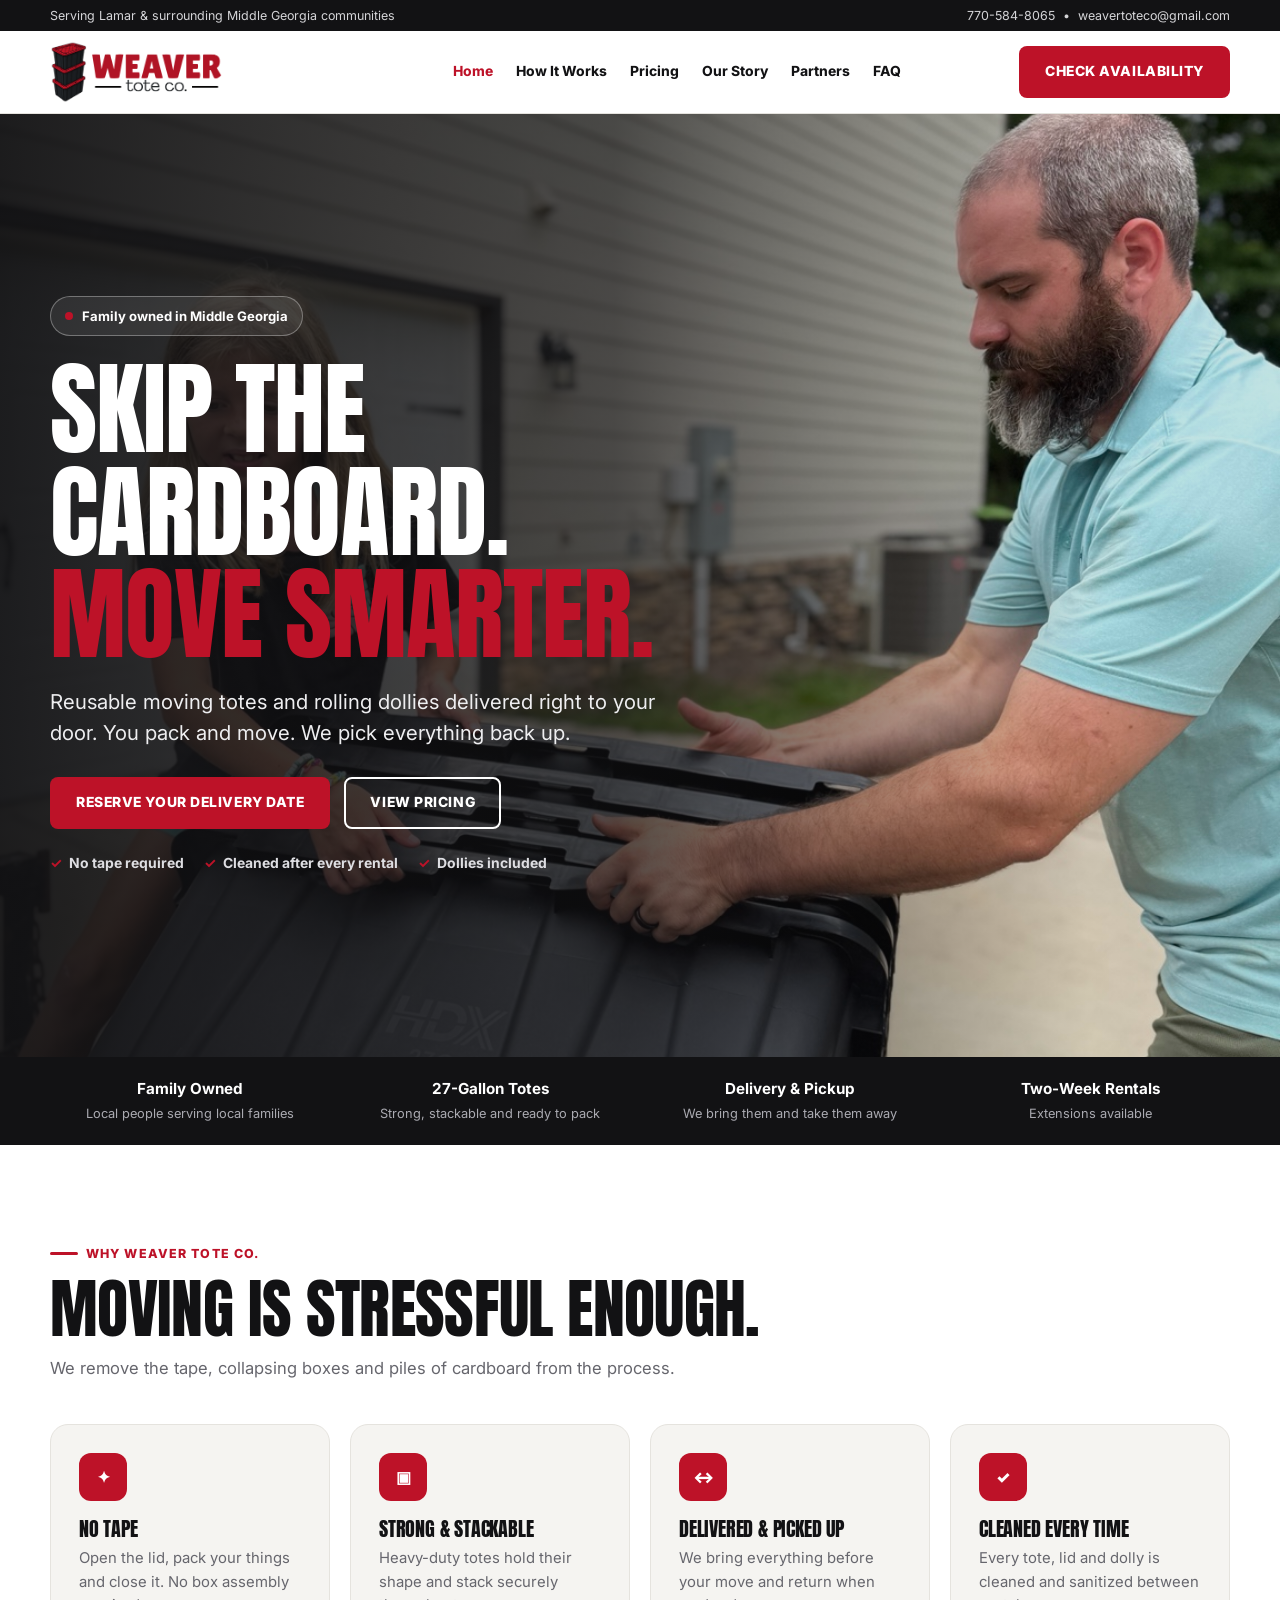
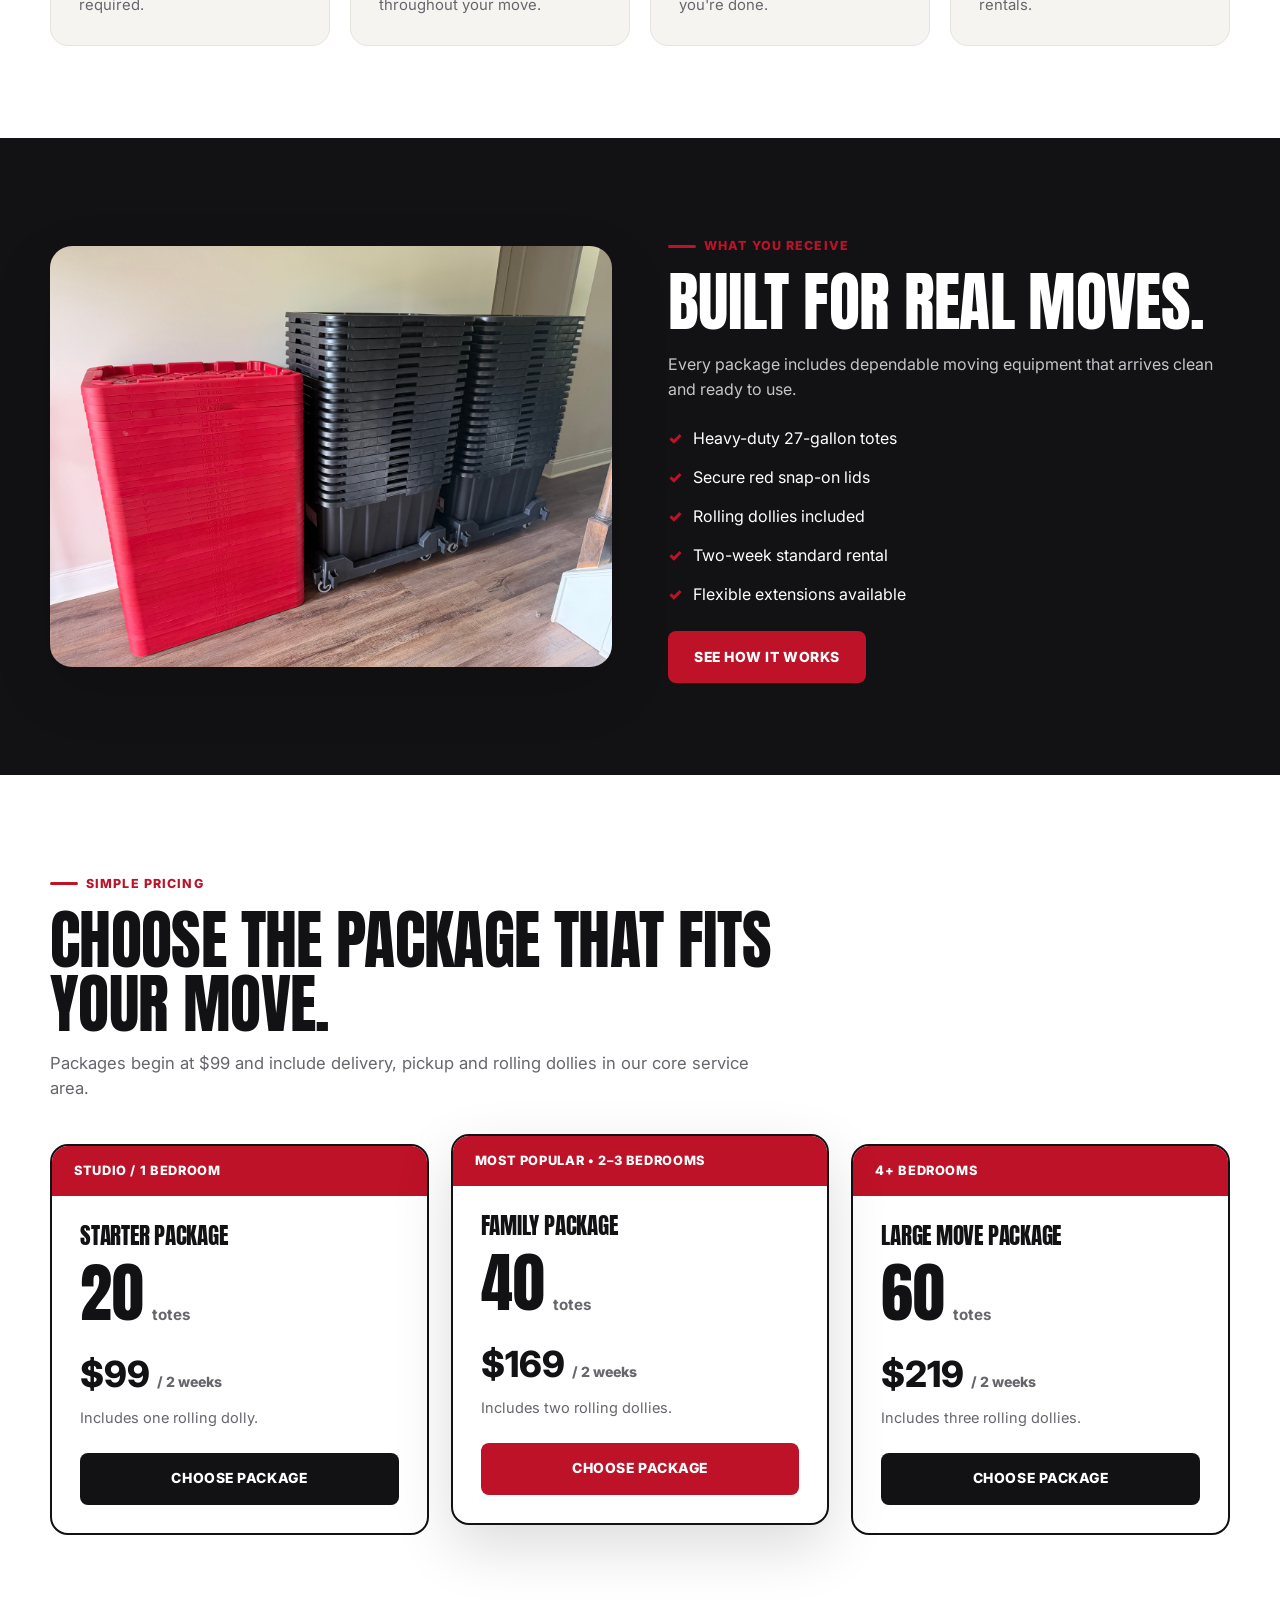
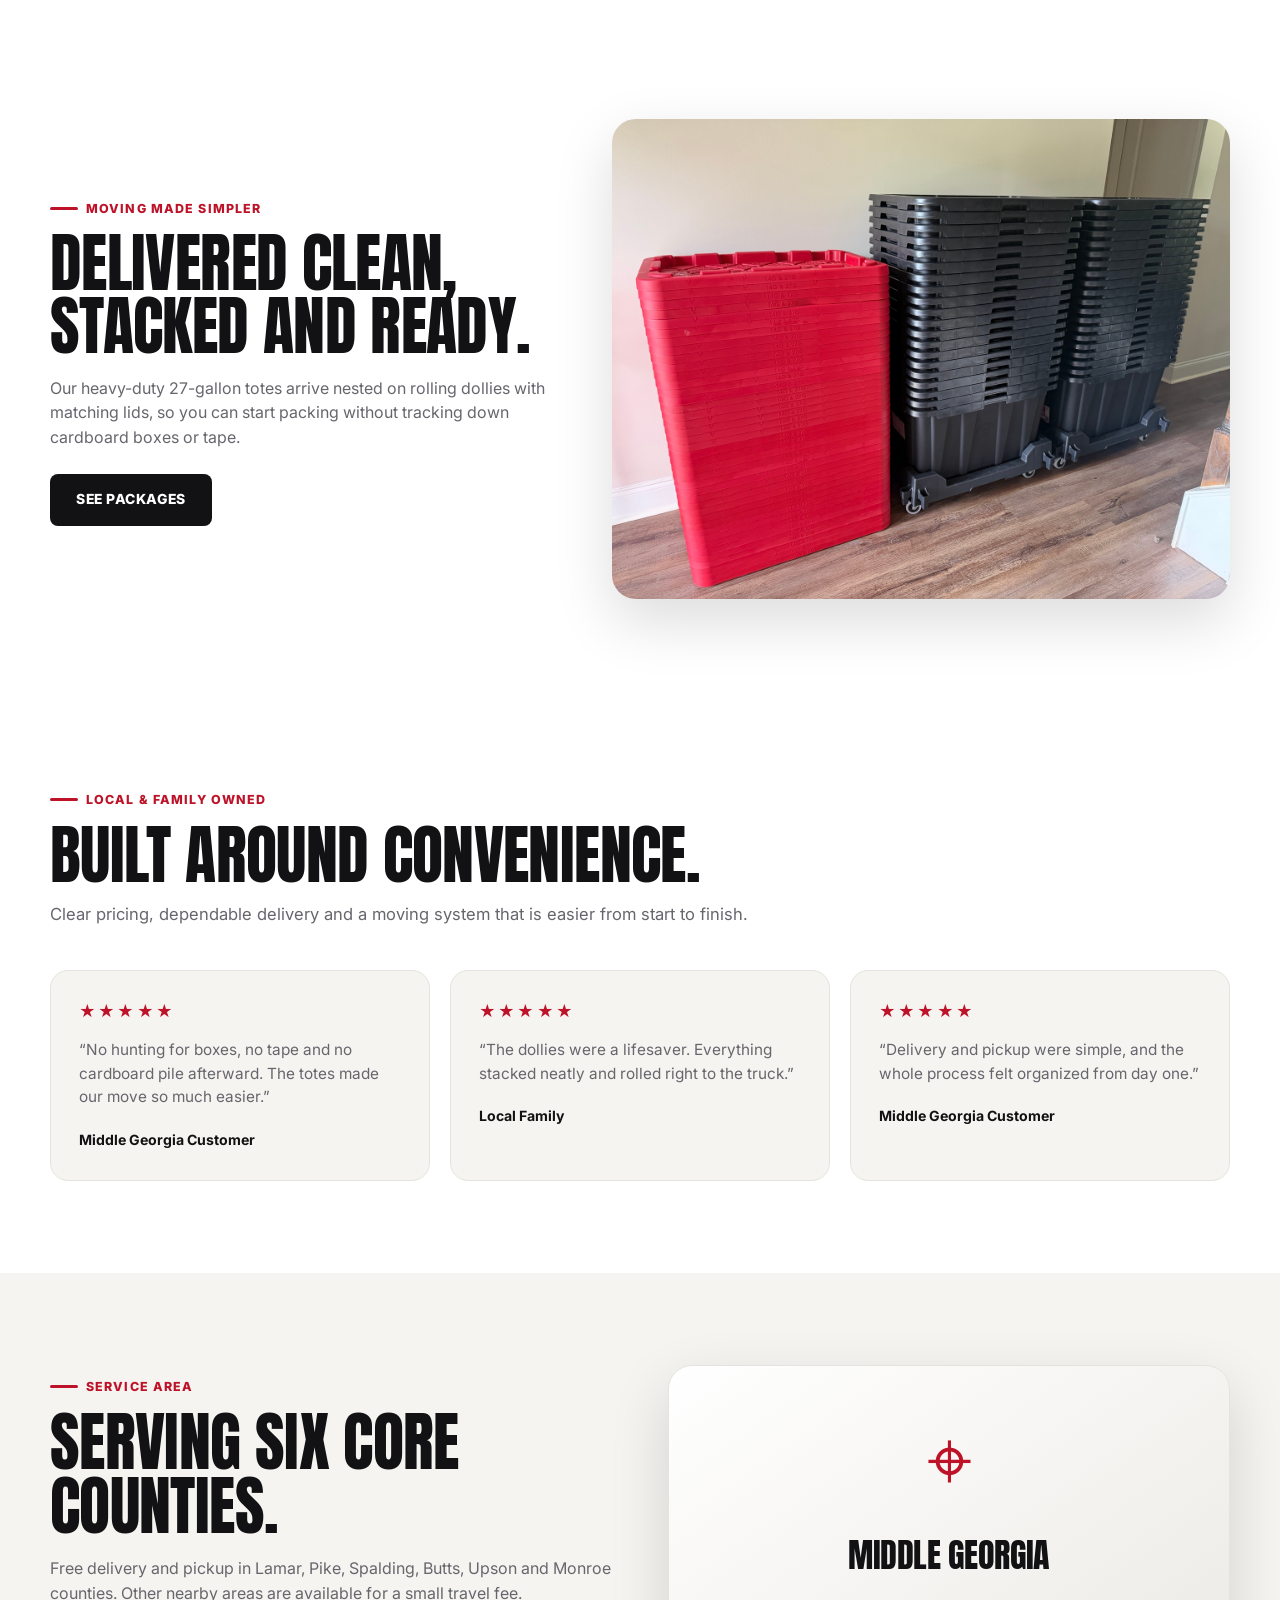
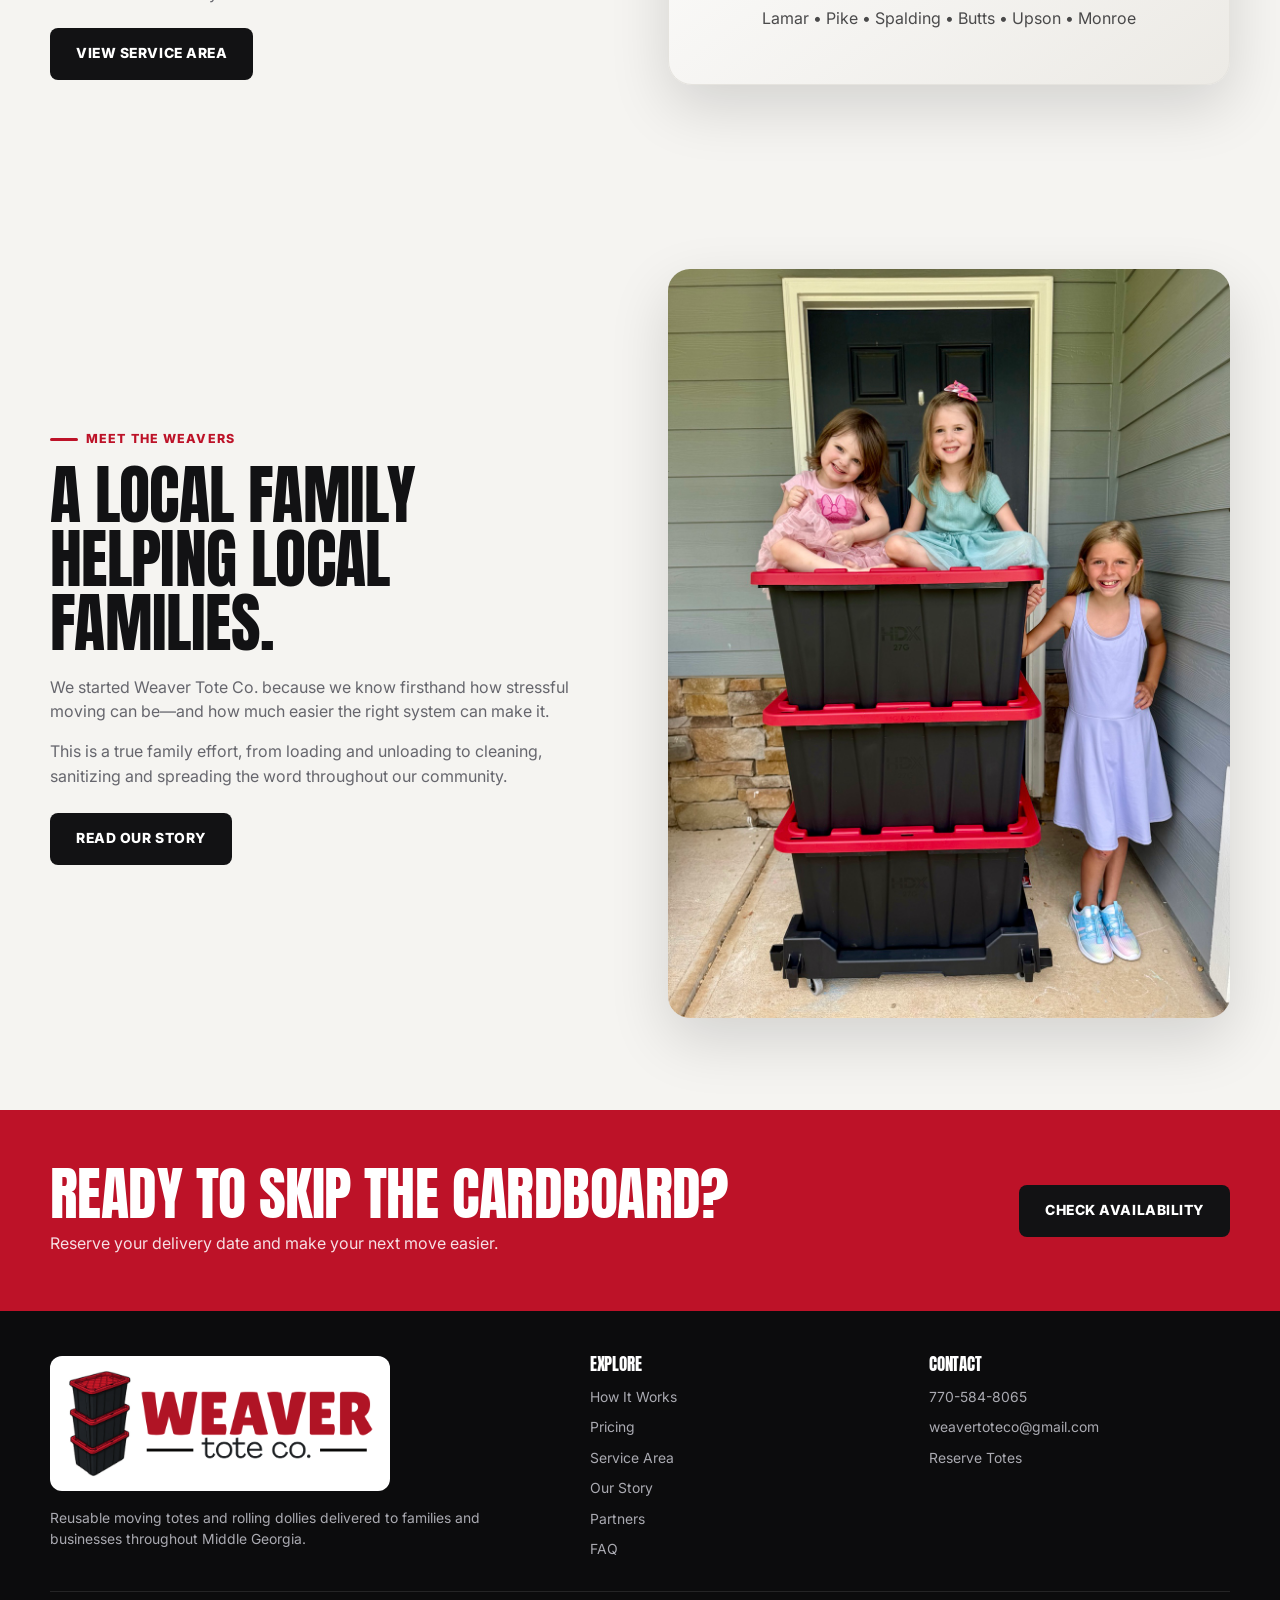
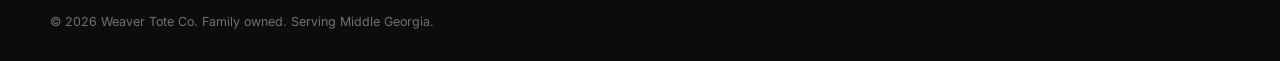
==== commit b479f286: "Add files via upload" ====
--- a/index.html
+++ b/index.html
@@ -67,6 +67,20 @@
  </div>
 </div></section>
 
+
+<section class="product-photo-section">
+  <div class="container product-photo-layout">
+    <div>
+      <span class="eyebrow">Moving Made Simpler</span>
+      <h2>Delivered clean, stacked and ready.</h2>
+      <p>Our heavy-duty 27-gallon totes arrive nested on rolling dollies with matching lids, so you can start packing without tracking down cardboard boxes or tape.</p>
+      <a href="pricing.html" class="btn btn-dark">See Packages</a>
+    </div>
+    <div class="product-photo">
+      <img src="stacked-totes-product.jpeg" alt="Weaver Tote Co. moving totes, lids and dollies">
+    </div>
+  </div>
+</section>
 <section class="reviews-section">
  <div class="container">
   <div class="section-head"><span class="eyebrow">Local & Family Owned</span><h2>Built around convenience.</h2><p>Clear pricing, dependable delivery and a moving system that is easier from start to finish.</p></div>
--- a/styles.css
+++ b/styles.css
@@ -156,3 +156,224 @@
  .mobile-actions a:nth-child(2){background:var(--black);color:#fff}
  .mobile-actions a:nth-child(3){background:var(--red);color:#fff}
 }
+
+
+/* Family photo and Emmarie photo updates */
+.family-story-photo {
+  border-radius: 24px;
+  overflow: hidden;
+  min-height: 620px;
+  box-shadow: var(--shadow);
+  background: var(--black);
+}
+
+.family-story-photo img {
+  width: 100%;
+  height: 100%;
+  min-height: 620px;
+  object-fit: cover;
+  object-position: center 42%;
+  display: block;
+}
+
+.family-in-action {
+  background: var(--off);
+}
+
+.action-photo-grid {
+  display: grid;
+  grid-template-columns: 1fr 1fr;
+  gap: 24px;
+}
+
+.action-photo-grid figure {
+  margin: 0;
+  min-height: 560px;
+  border-radius: 22px;
+  overflow: hidden;
+  box-shadow: var(--shadow);
+  background: #111;
+}
+
+.action-photo-grid img {
+  width: 100%;
+  height: 100%;
+  min-height: 560px;
+  object-fit: cover;
+  display: block;
+}
+
+.action-photo-grid figure:first-child img {
+  object-position: center 48%;
+}
+
+.action-photo-grid figure:last-child img {
+  object-position: center 45%;
+}
+
+@media (max-width: 760px) {
+  .family-story-photo,
+  .family-story-photo img {
+    min-height: 480px;
+  }
+
+  .action-photo-grid {
+    grid-template-columns: 1fr;
+  }
+
+  .action-photo-grid figure,
+  .action-photo-grid img {
+    min-height: 430px;
+  }
+}
+
+
+/* V3 family gallery and product photography */
+.family-gallery-section {
+  background: var(--off);
+}
+
+.family-gallery {
+  display: grid;
+  grid-template-columns: 1.25fr 1fr 1fr;
+  grid-auto-rows: 285px;
+  gap: 18px;
+}
+
+.family-gallery figure {
+  position: relative;
+  margin: 0;
+  border-radius: 20px;
+  overflow: hidden;
+  background: #111;
+  box-shadow: var(--shadow);
+}
+
+.family-gallery .gallery-feature {
+  grid-row: span 2;
+}
+
+.family-gallery figure:last-child {
+  grid-column: span 2;
+}
+
+.family-gallery img {
+  width: 100%;
+  height: 100%;
+  display: block;
+  object-fit: cover;
+}
+
+.family-gallery .gallery-feature img {
+  object-position: center 42%;
+}
+
+.family-gallery figure:nth-child(2) img {
+  object-position: center 45%;
+}
+
+.family-gallery figure:nth-child(3) img {
+  object-position: center 42%;
+}
+
+.family-gallery figure:nth-child(4) img {
+  object-position: center 38%;
+}
+
+.family-gallery figure:nth-child(5) img {
+  object-position: center;
+}
+
+.family-gallery figcaption {
+  position: absolute;
+  left: 16px;
+  bottom: 16px;
+  padding: 9px 13px;
+  border-radius: 999px;
+  background: rgba(0,0,0,.72);
+  color: #fff;
+  font-size: .76rem;
+  font-weight: 800;
+  letter-spacing: .05em;
+  text-transform: uppercase;
+  backdrop-filter: blur(8px);
+}
+
+.product-photo-section {
+  background: #fff;
+}
+
+.product-photo-layout {
+  display: grid;
+  grid-template-columns: .9fr 1.1fr;
+  gap: 56px;
+  align-items: center;
+}
+
+.product-photo-layout h2 {
+  font-size: clamp(2.6rem, 5vw, 4.6rem);
+  line-height: .98;
+  margin-bottom: 18px;
+}
+
+.product-photo-layout p {
+  color: var(--gray);
+  margin-bottom: 24px;
+}
+
+.product-photo {
+  min-height: 480px;
+  border-radius: 24px;
+  overflow: hidden;
+  box-shadow: var(--shadow);
+  background: var(--off);
+}
+
+.product-photo img {
+  width: 100%;
+  height: 100%;
+  min-height: 480px;
+  object-fit: cover;
+  display: block;
+}
+
+@media (max-width: 900px) {
+  .family-gallery {
+    grid-template-columns: 1fr 1fr;
+    grid-auto-rows: 270px;
+  }
+
+  .family-gallery .gallery-feature {
+    grid-column: span 2;
+    grid-row: span 1;
+  }
+
+  .family-gallery figure:last-child {
+    grid-column: span 2;
+  }
+
+  .product-photo-layout {
+    grid-template-columns: 1fr;
+  }
+}
+
+@media (max-width: 620px) {
+  .family-gallery {
+    grid-template-columns: 1fr;
+    grid-auto-rows: 360px;
+  }
+
+  .family-gallery .gallery-feature,
+  .family-gallery figure:last-child {
+    grid-column: span 1;
+  }
+
+  .family-gallery figure:nth-child(5) {
+    min-height: 250px;
+  }
+
+  .product-photo,
+  .product-photo img {
+    min-height: 330px;
+  }
+}
